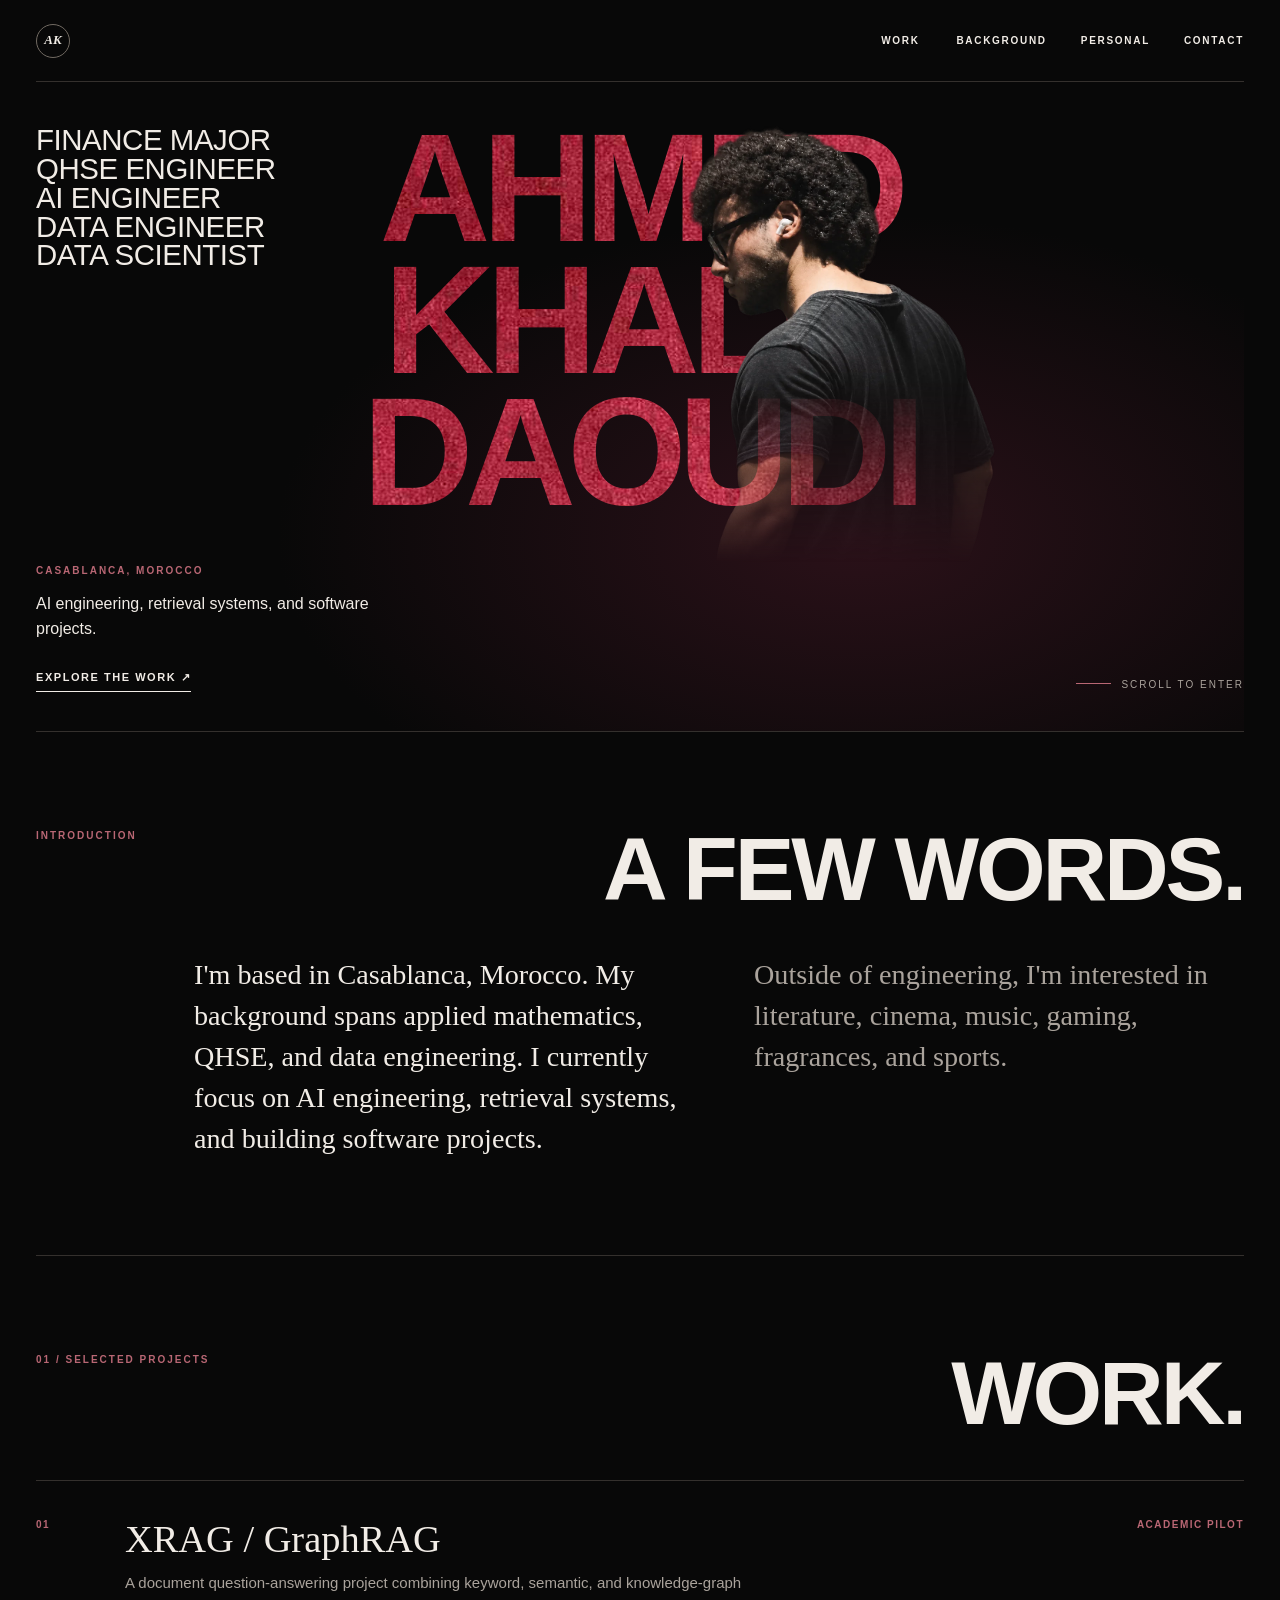
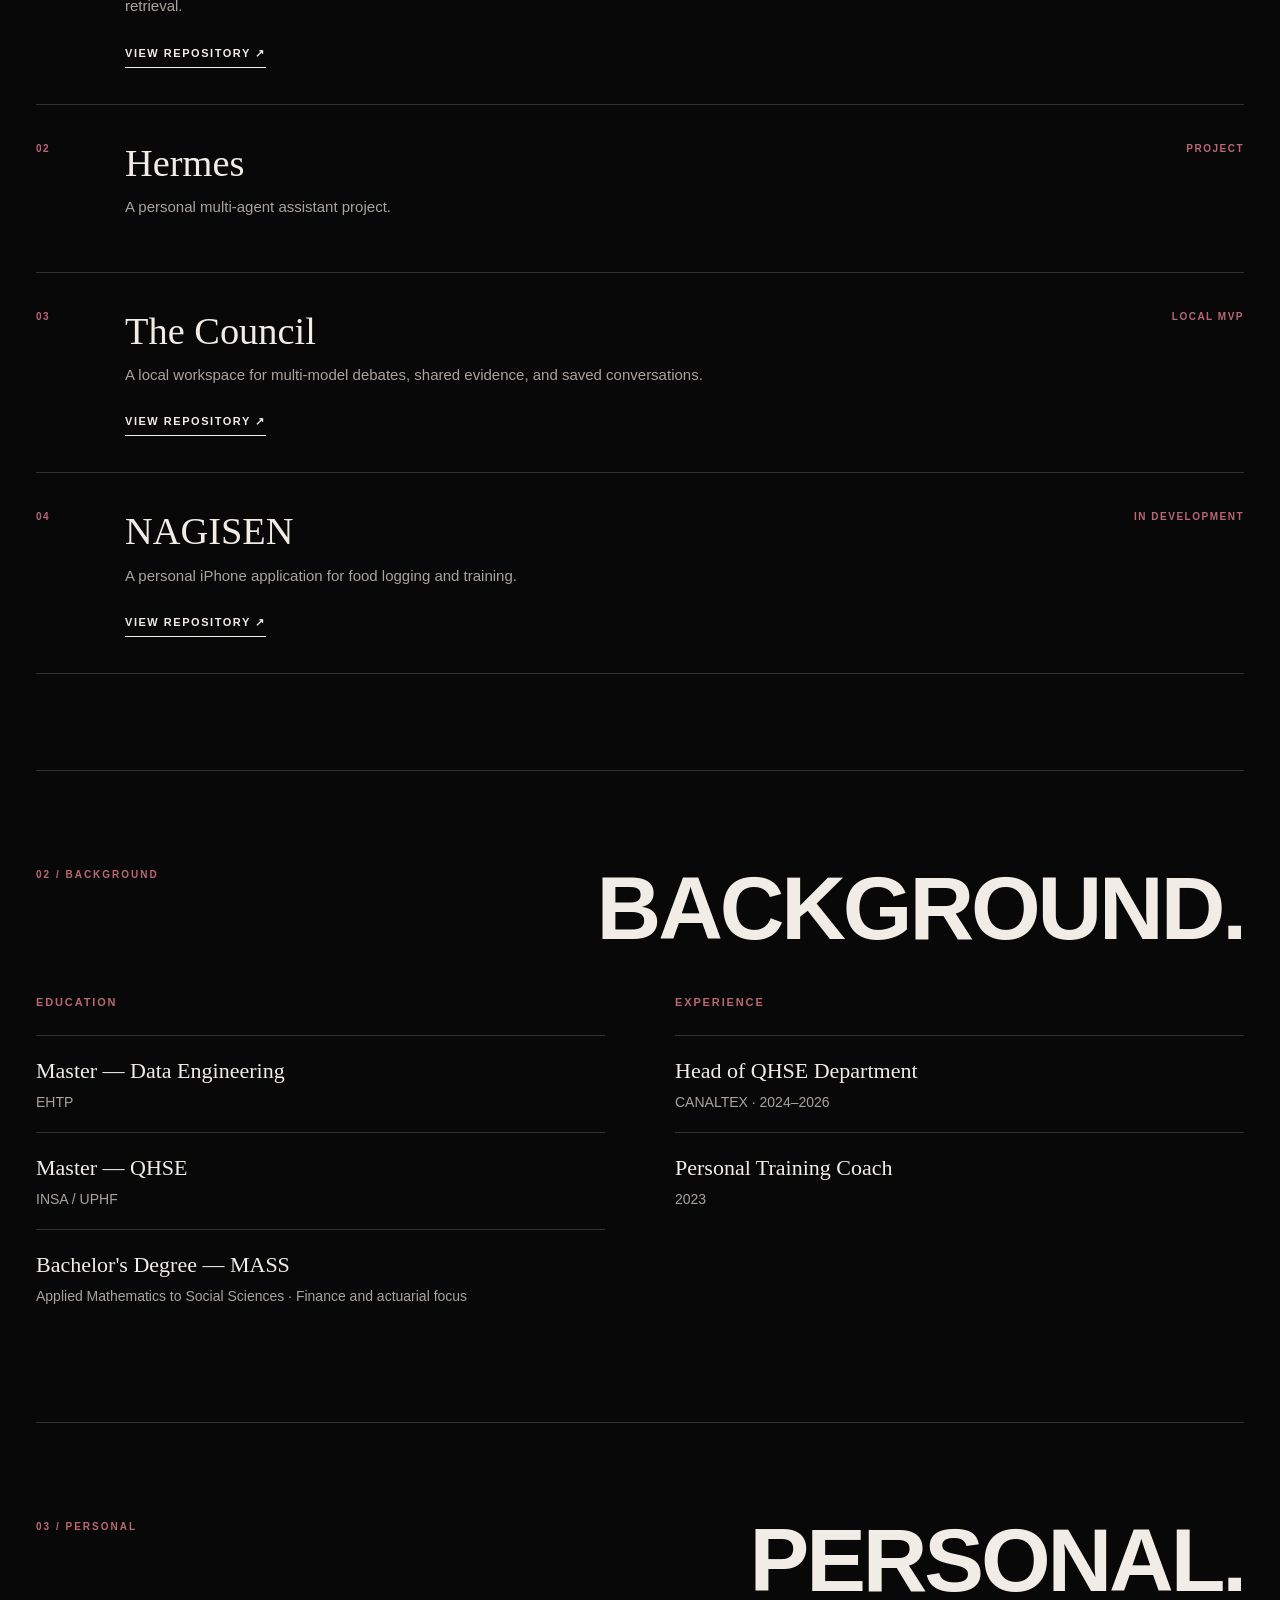
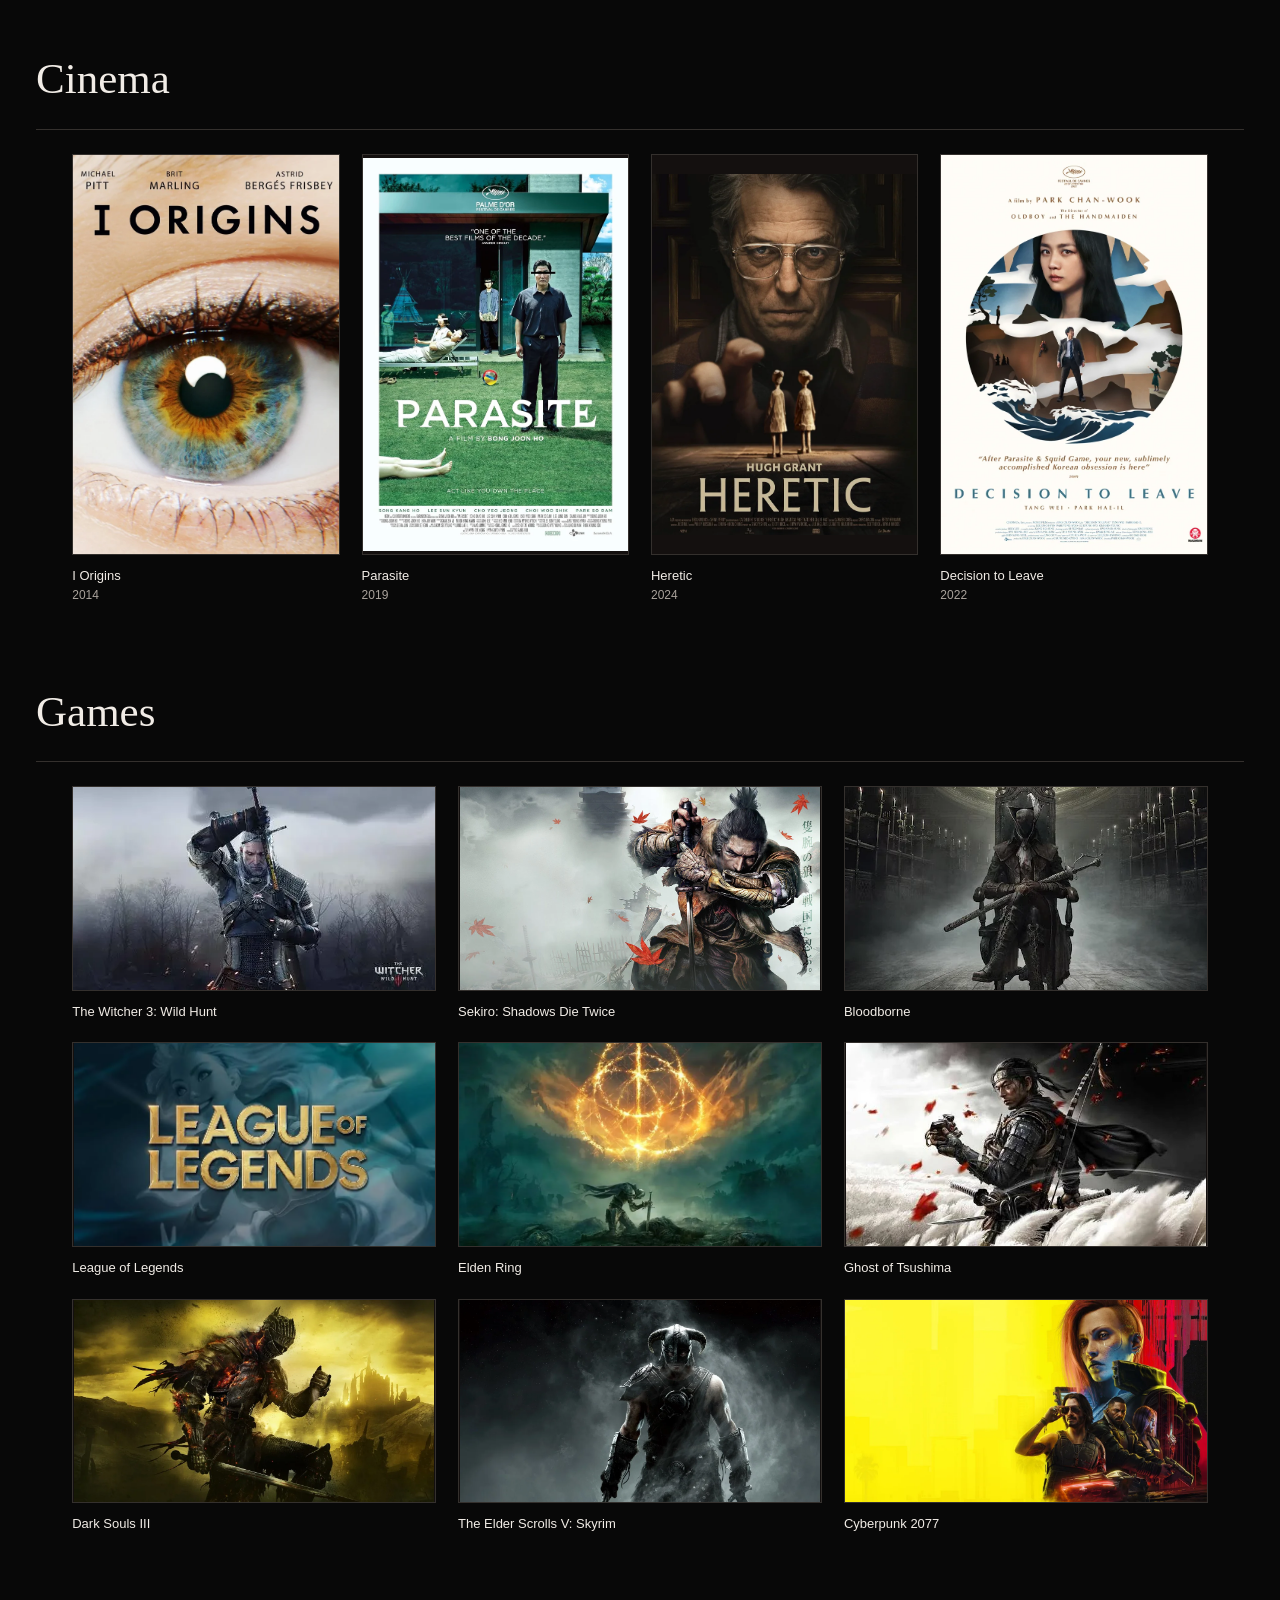
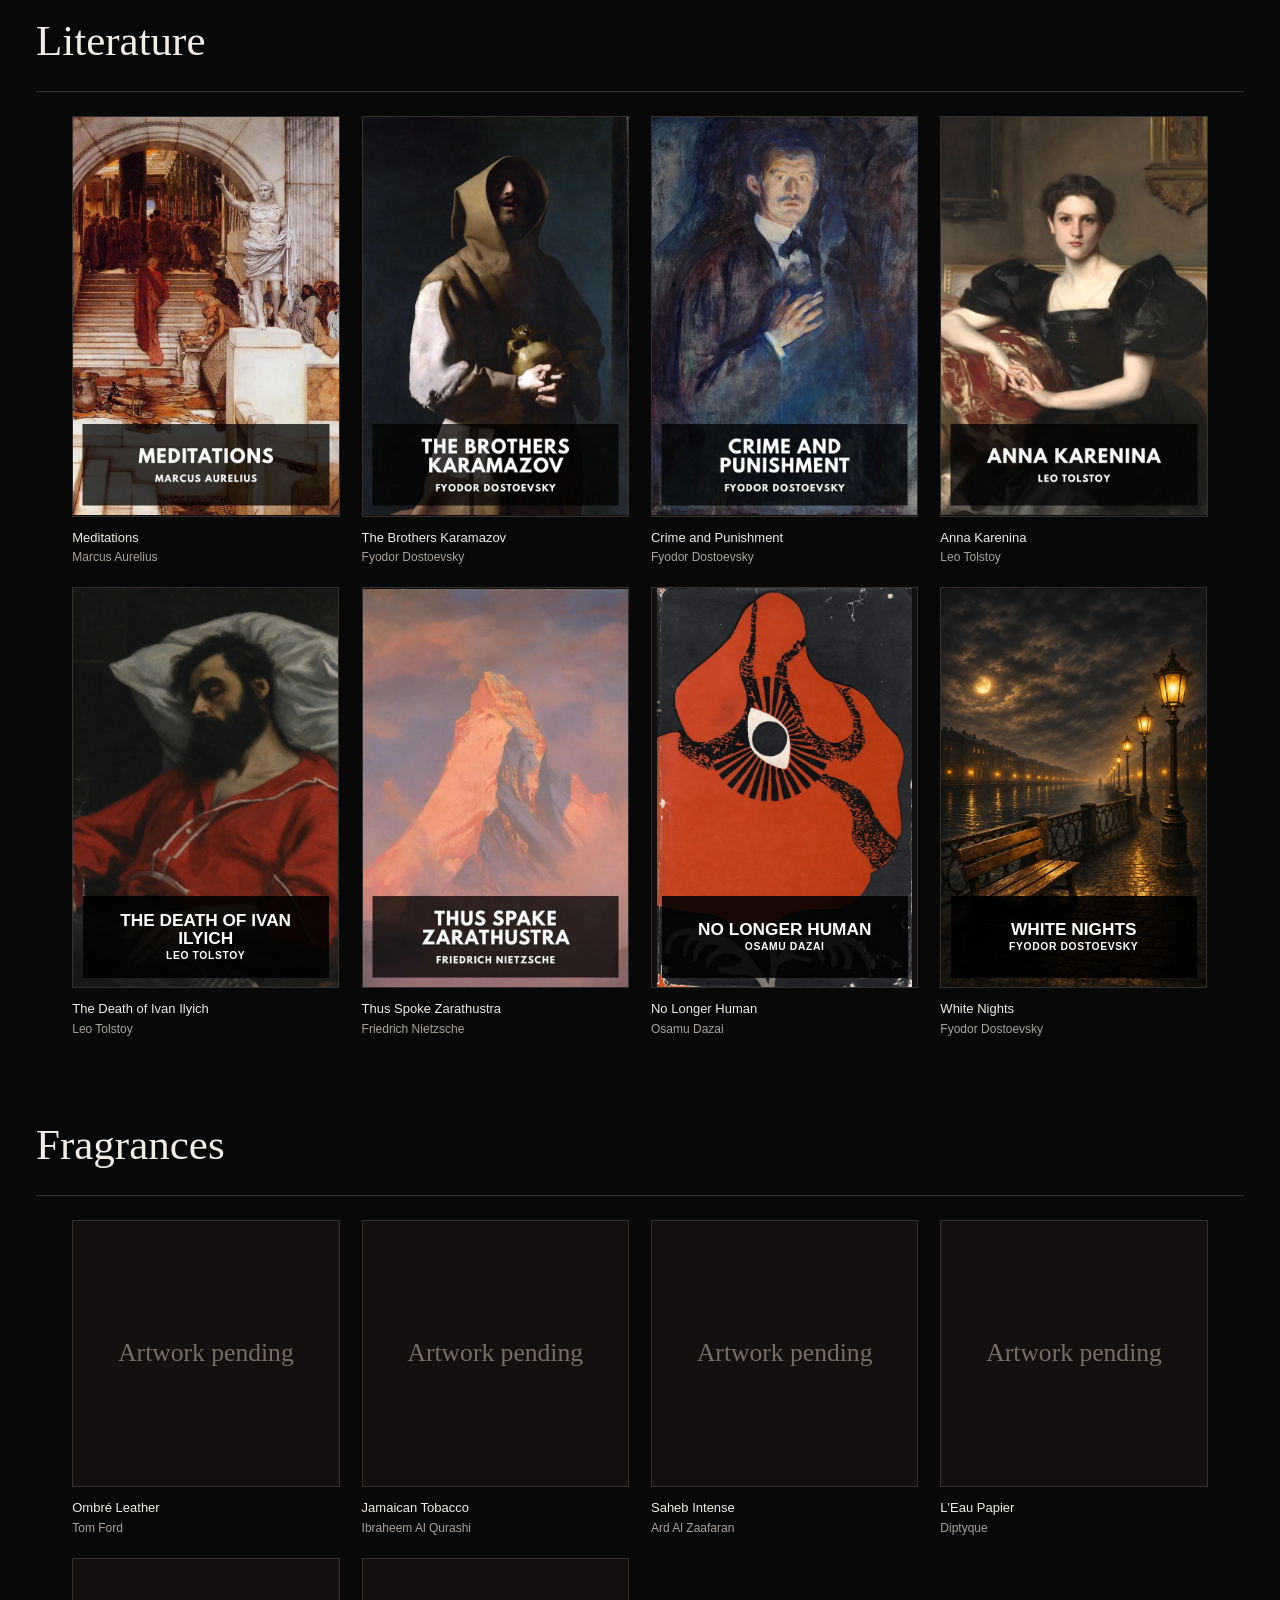
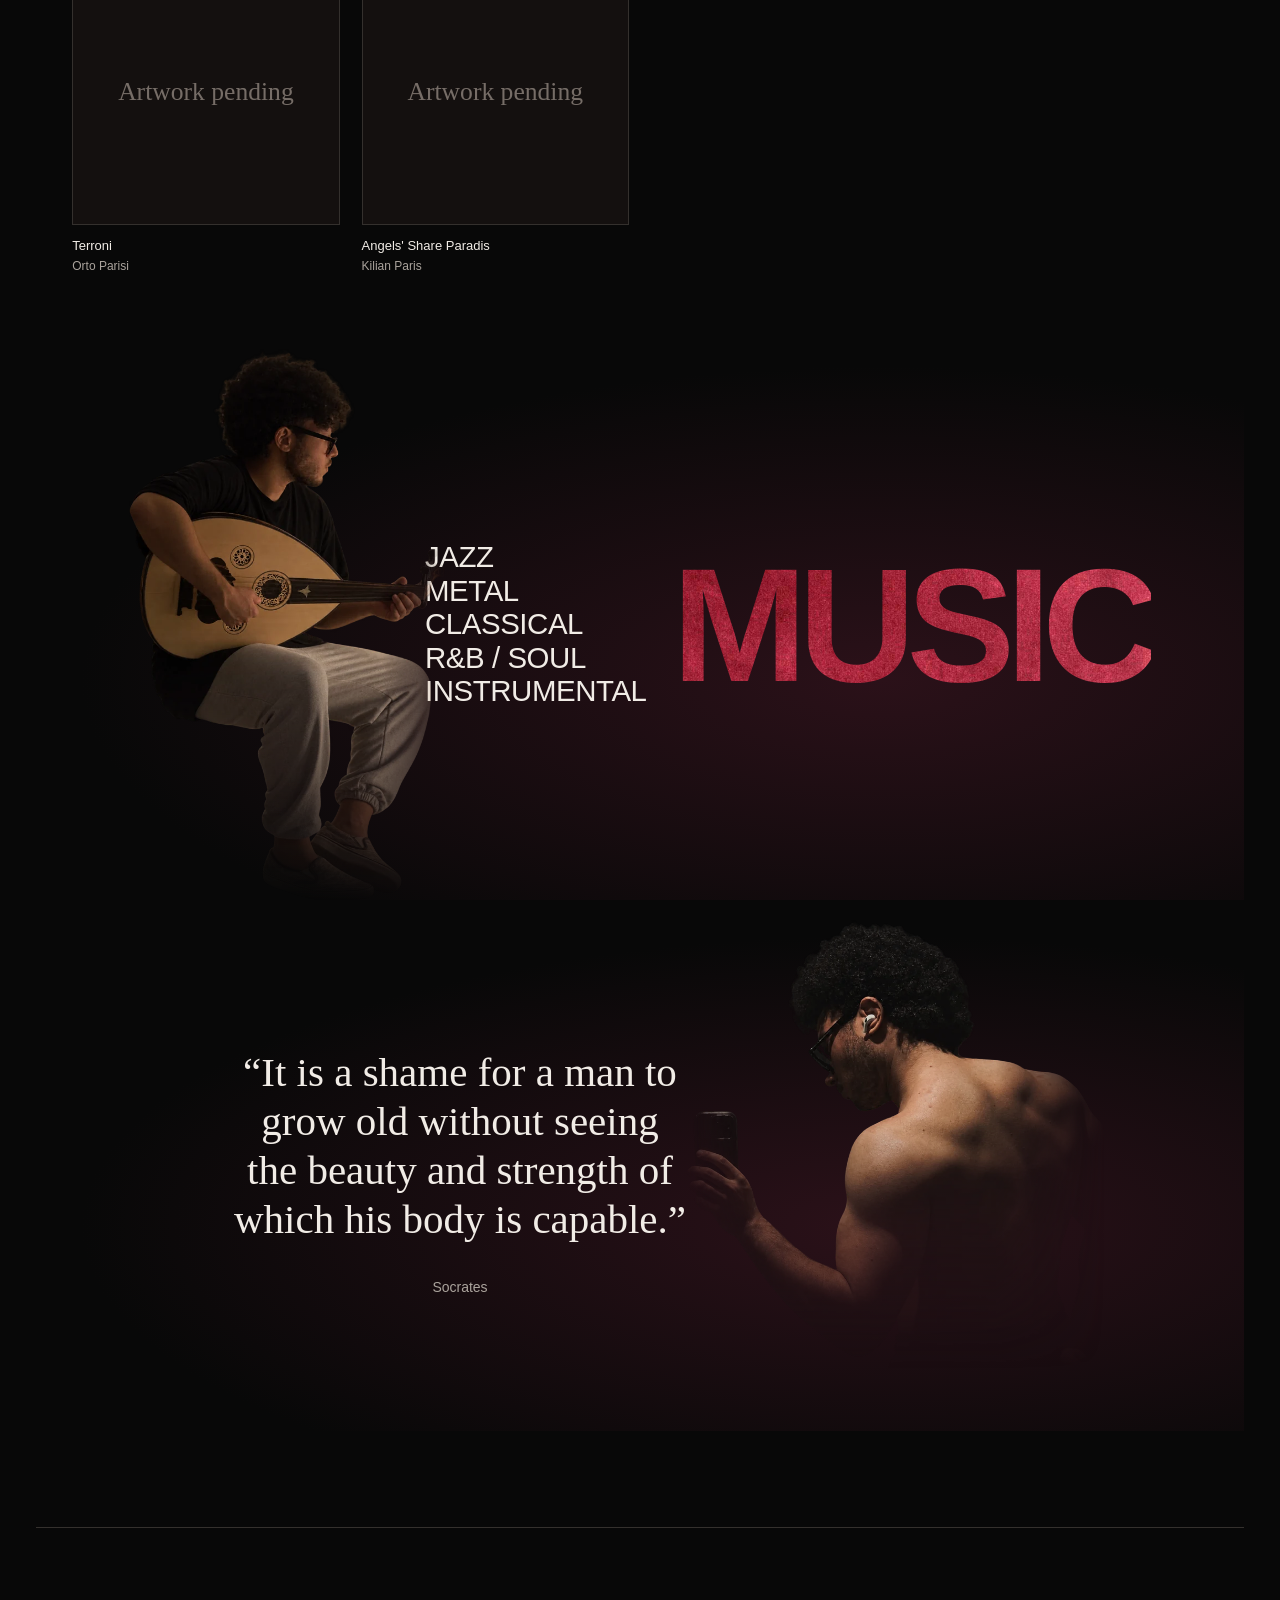
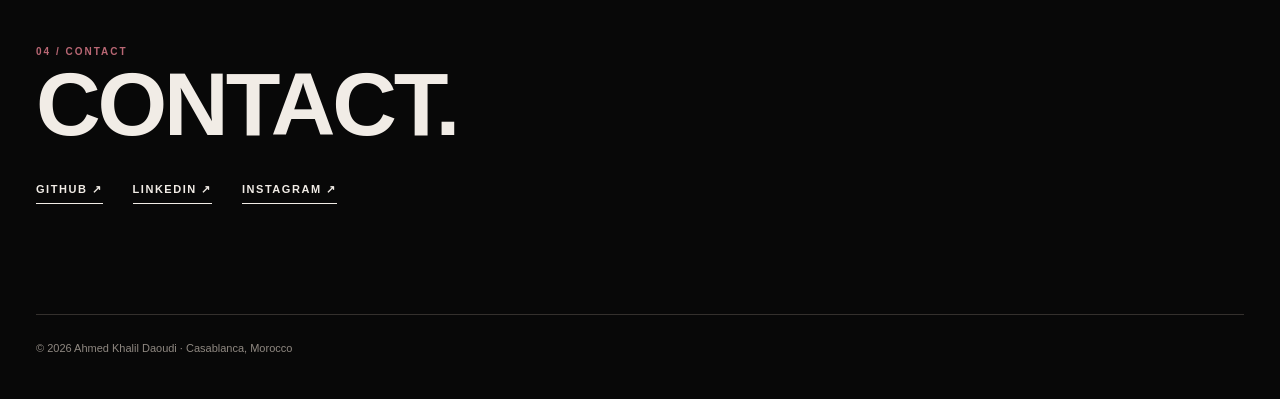
==== index.html @ 0b8fbda4 "Remove extra Music and Sports labels" ====
<!doctype html><html lang="en"><head><meta charset="utf-8"><meta name="viewport" content="width=device-width, initial-scale=1"><link rel="icon" href="data:,"><meta name="theme-color" content="#080808"><meta name="description" content="Ahmed Khalil Daoudi is based in Casablanca and works on AI engineering, retrieval systems, and software projects. Explore his work and personal interests."><link rel="canonical" href="https://daoudiahmedkhalil.com/"><meta property="og:type" content="website"><meta property="og:url" content="https://daoudiahmedkhalil.com/"><meta property="og:title" content="Ahmed Khalil Daoudi"><meta property="og:description" content="Work, background, and personal interests of Ahmed Khalil Daoudi in Casablanca, Morocco."><meta property="og:image" content="https://daoudiahmedkhalil.com/assets/khalil-cutout-v3.webp"><meta name="twitter:card" content="summary_large_image"><title>Ahmed Khalil Daoudi</title><style>    :root { color-scheme: dark; --bg:#080808; --panel:#121110; --ink:#f1ece6; --muted:#aaa39c; --line:#34302d; --accent:#b96774; font-family:Arial,Helvetica,sans-serif; background:var(--bg); color:var(--ink); }
    * { box-sizing:border-box; }
    html { scroll-behavior:smooth; }
    body { margin:0; line-height:1.55; }
    a { color:inherit; text-decoration:none; }
    a:focus-visible { outline:2px solid var(--accent); outline-offset:5px; }
    .shell { width:min(1360px,calc(100% - 72px)); margin-inline:auto; }
    .masthead { display:flex; justify-content:space-between; align-items:center; min-height:82px; border-bottom:1px solid var(--line); position:relative; z-index:5; }
    .brand { display:flex; align-items:center; gap:12px; font-size:11px; font-weight:700; text-transform:uppercase; letter-spacing:.16em; }
    .brand-mark { display:grid; place-items:center; width:34px; height:34px; border:1px solid #716a62; border-radius:50%; font-family:Georgia,serif; font-size:13px; font-style:italic; letter-spacing:0; }
    nav { display:flex; gap:34px; font-size:10px; font-weight:700; letter-spacing:.17em; text-transform:uppercase; }
    nav a { display:inline-flex; align-items:center; justify-content:center; min-height:44px; min-width:44px; }
    nav a:hover, .text-link:hover { color:var(--accent); }
    section { scroll-margin-top:25px; }
    .hero { min-height:720px; position:relative; overflow:hidden; border-bottom:1px solid var(--line); }
    .hero::before { content:""; position:absolute; inset:0; background:radial-gradient(ellipse at 68% 70%,#2b1119 0,transparent 50%); }
    .hero-top { display:flex; justify-content:space-between; align-items:start; gap:30px; position:relative; z-index:3; padding-top:44px; }
    .role-stack { font-family:Impact,"Arial Narrow",sans-serif; font-size:clamp(20px,2.3vw,32px); line-height:.98; text-transform:uppercase; letter-spacing:-.015em; }
    .role-stack span { display:block; }
    .hero-name { position:absolute; z-index:1; top:44px; left:0; right:0; margin:0; color:var(--accent); background:var(--accent) url("assets/burgundy-texture.png") center/cover; -webkit-background-clip:text; background-clip:text; -webkit-text-fill-color:transparent; filter:brightness(2.8); font-family:Impact,"Arial Narrow",sans-serif; font-size:clamp(76px,14.5vw,210px); font-weight:900; line-height:.82; letter-spacing:-.055em; text-align:center; text-transform:uppercase; }
    .hero-name span { display:block; white-space:nowrap; }
    .hero-name span + span { margin-top:.04em; }
    .portrait { position:absolute; z-index:2; height:min(86%,670px); width:auto; max-width:none; right:16%; top:44px; object-fit:contain; -webkit-mask-image:linear-gradient(to bottom,#000 0 45%,transparent 78%); mask-image:linear-gradient(to bottom,#000 0 45%,transparent 78%); }
    .hero-bottom { position:absolute; z-index:3; left:0; right:0; bottom:39px; display:flex; justify-content:space-between; align-items:end; gap:20px; }
    .eyebrow { color:var(--accent); font-size:10px; font-weight:700; text-transform:uppercase; letter-spacing:.2em; }
    .hero-bottom p { max-width:350px; margin:11px 0 22px; color:var(--ink); font-size:16px; }
    .text-link { display:inline-block; padding-bottom:5px; border-bottom:1px solid currentColor; font-size:11px; font-weight:700; text-transform:uppercase; letter-spacing:.14em; }
    .scroll-cue { color:var(--muted); font-size:10px; letter-spacing:.2em; text-transform:uppercase; }
    .scroll-cue::before { content:""; display:inline-block; width:35px; height:1px; margin:0 10px 4px 0; background:var(--accent); }

.section{padding:96px 0;border-bottom:1px solid var(--line)}
.section-head{display:flex;justify-content:space-between;align-items:start;gap:30px;margin-bottom:45px}
.section h2,.contact h2{margin:0;font-family:Impact,"Arial Narrow",sans-serif;font-size:clamp(52px,7vw,100px);font-weight:900;line-height:.92;letter-spacing:-.035em;text-transform:uppercase}
.intro{display:grid;grid-template-columns:1fr 1fr;gap:70px;max-width:1050px;margin-left:auto}
.intro p{margin:0;font-family:Georgia,serif;font-size:clamp(20px,2.2vw,29px);line-height:1.45}
.intro p+p{color:var(--muted)}
.project-list{border-top:1px solid var(--line)}
.project{display:grid;grid-template-columns:4rem minmax(0,1fr) 12rem;gap:25px;padding:36px 0;border-bottom:1px solid var(--line);align-items:start}
.project-number,.project-status{color:var(--accent);font-size:10px;font-weight:700;letter-spacing:.15em;text-transform:uppercase}
.project h3{margin:0 0 10px;font-family:Georgia,serif;font-size:clamp(29px,3vw,43px);font-weight:400;line-height:1.15}
.project p{max-width:620px;margin:0 0 18px;color:var(--muted);font-size:15px}
.project .text-link{margin-top:9px}.project-status{text-align:right}
.facts{display:grid;grid-template-columns:1fr 1fr;gap:70px}
.facts h3{margin:0 0 24px;color:var(--accent);font-size:11px;letter-spacing:.17em;text-transform:uppercase}
.fact{padding:18px 0;border-top:1px solid var(--line)}
.fact h4{margin:0 0 4px;font-family:Georgia,serif;font-size:22px;font-weight:400}
.fact p{margin:0;color:var(--muted);font-size:14px}
.collection{margin-top:75px}.collection:first-of-type{margin-top:0}
.collection-head{display:flex;justify-content:space-between;align-items:baseline;gap:20px;padding-bottom:16px;border-bottom:1px solid var(--line)}
.collection h3{margin:0;font-family:Georgia,serif;font-size:clamp(28px,3.4vw,43px);font-weight:400}
.collection-head span{color:var(--muted);font-size:11px;letter-spacing:.1em;text-transform:uppercase}
.gallery{display:grid;grid-template-columns:repeat(4,minmax(0,1fr));gap:22px;width:min(94%,1180px);margin:24px auto 0}
.gallery figure{min-width:0;margin:0}
.collection{--art-ratio:2/3}
.games{--art-ratio:16/9}
.fragrances{--art-ratio:1/1}
.games .gallery{grid-template-columns:repeat(3,minmax(0,1fr));max-width:1140px}
.gallery figure > :is(img,.art,.book-cover){
  width:100%;
  aspect-ratio:var(--art-ratio);
  border:1px solid var(--line);
  background:#14100f;
}
.art{display:grid;place-items:center;padding:20px;color:#766d67;text-align:center;font-family:Georgia,serif;font-size:clamp(20px,2vw,30px);line-height:1.1}
.gallery img{display:block;width:100%;height:auto;object-fit:contain}
.cinema img[src="assets/films/i-origins.webp"],
.cinema img[src="assets/films/decision-to-leave.webp"],
.games img[src="assets/games/cyberpunk-2077.webp"],
.games img[src="assets/games/elden-ring.webp"],
.games img[src="assets/games/bloodborne.webp"],
.games img[src="assets/games/witcher-3.webp"]{object-fit:cover}
.games img[src="assets/games/cyberpunk-2077.webp"]{object-position:right center}
.book-cover{position:relative;container-type:inline-size}
.book-cover img{height:100%}
.book-cover-label{position:absolute;inset:auto 3.6% 2.4%;min-height:20.5%;display:grid;align-content:center;gap:1.5cqw;padding:3% 4%;background:rgba(0,0,0,.88);color:#fff;text-align:center;text-transform:uppercase;font-size:6.5cqw;line-height:1.05;font-weight:700}
.book-cover-label span{font-size:3.9cqw;letter-spacing:.06em}
.gallery figcaption{padding-top:12px;font-size:13px;line-height:1.35}
.gallery figcaption span{display:block;margin-top:3px;color:var(--muted);font-size:12px}
.contact{padding:110px 0}.contact-links{display:flex;gap:30px;flex-wrap:wrap;margin-top:35px}
footer{display:flex;justify-content:space-between;gap:20px;padding:25px 0 42px;border-top:1px solid var(--line);color:#8f8881;font-size:11px}
@media(max-width:900px){.games .gallery{grid-template-columns:repeat(2,minmax(0,1fr))}.section{padding:75px 0}.intro,.facts{gap:35px}.gallery{grid-template-columns:repeat(3,minmax(0,1fr))}}
@media(max-width:600px){.games .gallery{grid-template-columns:1fr;max-width:340px}nav{gap:8px;font-size:12px;letter-spacing:0}.section-head{display:block}.section-head h2{margin-top:15px}.intro,.facts{grid-template-columns:1fr}.project{grid-template-columns:2.5rem 1fr;gap:13px}.project-status{grid-column:2;text-align:left}.gallery{grid-template-columns:repeat(2,minmax(0,1fr));gap:20px 13px;width:92%}.collection-head{align-items:start;flex-direction:column;gap:2px}.section h2,.contact h2{font-size:clamp(47px,13vw,70px)}.contact{padding:90px 0}footer{flex-direction:column}}
@media(prefers-reduced-motion:reduce){html{scroll-behavior:auto}}

@media (min-width:901px) and (max-height:950px) { .hero{min-height:650px} .hero-name{font-size:clamp(76px,12vw,170px)} .portrait{height:560px} }
@media (max-width:900px) { .shell{width:min(100% - 36px,700px)} .hero{min-height:650px} .hero-name{font-size:clamp(58px,14.5vw,110px)} .portrait{height:60%;right:5%} }
@media (max-width:600px) { .masthead{min-height:70px} .brand{font-size:9px;letter-spacing:.06em} .brand-mark{width:30px;height:30px} nav{gap:8px;font-size:12px;letter-spacing:0} .hero{min-height:700px} .hero-top{padding-top:25px} .role-stack{display:grid;grid-template-columns:repeat(2,max-content);gap:5px 17px;font-size:15px;line-height:1} .hero-name{top:115px;left:0;right:0;font-size:clamp(66px,19vw,82px);text-align:left} .portrait{top:318px;height:430px;right:-15%;-webkit-mask-image:linear-gradient(to bottom,#000 0 35%,transparent 65%);mask-image:linear-gradient(to bottom,#000 0 35%,transparent 65%)} .hero-bottom{bottom:25px} .hero-bottom p{max-width:245px;font-size:13px} .scroll-cue{display:none} }
    .interest-stage {
      display:grid; align-items:center; container-type:inline-size;
      justify-content:center; margin-top:20px;
      background:radial-gradient(ellipse at 70% 60%,#2b1119,transparent 67%);
    }
    #music .interest-stage {
      grid-template-columns:minmax(0,clamp(88px,28cqw,270px)) max-content max-content;
      column-gap:clamp(8px,2cqw,28px); padding-inline:2%;
    }
    #music .interest-portrait {
      z-index:1; width:calc(100% + clamp(14px,4cqw,50px)); height:auto;
      mask-image:
        linear-gradient(to bottom,#000 0 55%,transparent 100%),
        linear-gradient(to right,#000 0 80%,transparent 100%);
      mask-composite:intersect;
    }
    .interest-lettering {
      background:var(--accent) url("assets/burgundy-texture.png") center/cover;
      background-clip:text; -webkit-text-fill-color:transparent; filter:brightness(2.8);
      font-family:Impact,"Arial Narrow",sans-serif; font-size:clamp(30px,14cqw,215px);
      font-weight:900; line-height:.86; letter-spacing:-.055em; text-transform:uppercase;
    }
    .interest-portrait {
      display:block; width:100%; height:clamp(125px,37vw,465px);
      object-fit:contain; object-position:center bottom;
      mask-image:linear-gradient(to bottom,#000 0 55%,transparent 100%);
    }
    .music-genres { margin:0; padding:0; list-style:none; }
    .music-genres li + li { margin-top:.16em; }
    #sports .interest-stage { grid-template-columns:minmax(0,min(59%,570px)) minmax(0,min(39%,360px)); }
    #sports .interest-portrait {
      opacity:.85; width:calc(100% + clamp(18px,5cqw,68px)); height:auto;
      margin-left:calc(-1 * clamp(18px,5cqw,68px));
      mask-image:
        linear-gradient(to bottom,#000 0 40%,transparent 88%),
        linear-gradient(to right,transparent,#000 18% calc(100% - clamp(36px,9cqw,110px)),transparent 100%);
      mask-composite:intersect;
    }
    .interest-quote {
      margin:0; padding:16px 0; text-align:center;
      font:clamp(16px,3.4cqw,41px)/1.2 Georgia,serif;
      text-wrap:balance;
    }
    .interest-quote p { margin:0 0 10px; }
    .interest-quote cite { font:14px/1.5 Arial,sans-serif; color:var(--muted); }
    @media(max-width:600px) {
      .music-genres.role-stack { display:block; font-size:clamp(10px,3.2vw,15px); }
    }
</style></head><body>
  <header class="masthead shell"><a class="brand" href="#top" aria-label="Ahmed Khalil Daoudi, home"><span class="brand-mark">AK</span></a><nav aria-label="Main navigation"><a href="#work">Work</a><a href="#background">Background</a><a href="#personal">Personal</a><a href="#contact">Contact</a></nav></header>
  <main id="top" class="shell">
    <section class="hero" aria-labelledby="hero-title">
      <div class="hero-top">
        <div class="role-stack"><span>Finance Major</span><span>QHSE Engineer</span><span>AI Engineer</span><span>Data Engineer</span><span>Data Scientist</span></div>
      </div>
      <h1 id="hero-title" class="hero-name"><span>Ahmed</span><span>Khalil</span><span>Daoudi</span></h1>
      <img class="portrait" src="assets/khalil-cutout-v3.webp" width="1081" height="1455" alt="Ahmed Khalil Daoudi, turned partly away from the camera" fetchpriority="high">
      <div class="hero-bottom"><div><span class="eyebrow">Casablanca, Morocco</span><p>AI engineering, retrieval systems, and software projects.</p><a class="text-link" href="#work">Explore the work ↗</a></div><span class="scroll-cue">Scroll to enter</span></div>
    </section>

    <section class="section" aria-labelledby="intro-title"><div class="section-head"><span class="eyebrow">Introduction</span><h2 id="intro-title">A few words.</h2></div><div class="intro"><p>I'm based in Casablanca, Morocco. My background spans applied mathematics, QHSE, and data engineering. I currently focus on AI engineering, retrieval systems, and building software projects.</p><p>Outside of engineering, I'm interested in literature, cinema, music, gaming, fragrances, and sports.</p></div></section>
    <section id="work" class="section" aria-labelledby="work-title"><div class="section-head"><span class="eyebrow">01 / Selected projects</span><h2 id="work-title">Work.</h2></div><div class="project-list">
      <article class="project"><span class="project-number">01</span><div><h3>XRAG / GraphRAG</h3><p>A document question-answering project combining keyword, semantic, and knowledge-graph retrieval.</p><a class="text-link" href="https://github.com/AhmedkhalilDAOUDI/XRAG">View repository ↗</a></div><span class="project-status">Academic pilot</span></article>
      <article class="project"><span class="project-number">02</span><div><h3>Hermes</h3><p>A personal multi-agent assistant project.</p></div><span class="project-status">Project</span></article>
      <article class="project"><span class="project-number">03</span><div><h3>The Council</h3><p>A local workspace for multi-model debates, shared evidence, and saved conversations.</p><a class="text-link" href="https://github.com/AhmedkhalilDAOUDI/The.Council">View repository ↗</a></div><span class="project-status">Local MVP</span></article>
      <article class="project"><span class="project-number">04</span><div><h3>NAGISEN</h3><p>A personal iPhone application for food logging and training.</p><a class="text-link" href="https://github.com/AhmedkhalilDAOUDI/NAGISEN">View repository ↗</a></div><span class="project-status">In development</span></article>
    </div></section>
    <section id="background" class="section" aria-labelledby="background-title"><div class="section-head"><span class="eyebrow">02 / Background</span><h2 id="background-title">Background.</h2></div><div class="facts"><div><h3>Education</h3>
      <article class="fact"><h4>Master — Data Engineering</h4><p>EHTP</p></article>
      <article class="fact"><h4>Master — QHSE</h4><p>INSA / UPHF</p></article>
      <article class="fact"><h4>Bachelor's Degree — MASS</h4><p>Applied Mathematics to Social Sciences · Finance and actuarial focus</p></article>
    </div><div><h3>Experience</h3>
      <article class="fact"><h4>Head of QHSE Department</h4><p>CANALTEX · 2024–2026</p></article>
      <article class="fact"><h4>Personal Training Coach</h4><p>2023</p></article>
    </div></div></section>
    <section id="personal" class="section" aria-labelledby="personal-title"><div class="section-head"><span class="eyebrow">03 / Personal</span><h2 id="personal-title">Personal.</h2></div><div id="collections"></div>
      <section id="sports" class="collection" aria-label="Sports">
        <div class="interest-stage">
          <blockquote class="interest-quote">
            <p>“It is a shame for a man to grow old without seeing the beauty and strength of which his body is capable.”</p>
            <cite>Socrates</cite>
          </blockquote>
          <img class="interest-portrait" src="assets/portraits/sports-profile.webp" width="480" height="600" alt="Ahmed in a side profile mirror portrait" loading="lazy">
        </div>
      </section>
    </section>
    <section id="contact" class="contact" aria-labelledby="contact-title"><span class="eyebrow">04 / Contact</span><h2 id="contact-title">Contact.</h2><div class="contact-links"><a class="text-link" href="https://github.com/AhmedkhalilDAOUDI">GitHub ↗</a><a class="text-link" href="https://www.linkedin.com/in/ahmed-khalil-daoudi-94900922b">LinkedIn ↗</a><a class="text-link" href="https://www.instagram.com/ewa_khalil/">Instagram ↗</a></div></section>
  </main>
  <footer class="shell"><span>© 2026 Ahmed Khalil Daoudi · Casablanca, Morocco</span></footer>
  <script>
    const collections = {
      Cinema: [['I Origins','2014'],['Parasite','2019'],['Heretic','2024'],['Decision to Leave','2022']],
      Games: [['The Witcher 3: Wild Hunt'],['Sekiro: Shadows Die Twice'],['Bloodborne'],['League of Legends'],['Elden Ring'],['Ghost of Tsushima'],['Dark Souls III'],['The Elder Scrolls V: Skyrim'],['Cyberpunk 2077']],
      Literature: [['Meditations','Marcus Aurelius'],['The Brothers Karamazov','Fyodor Dostoevsky'],['Crime and Punishment','Fyodor Dostoevsky'],['Anna Karenina','Leo Tolstoy'],['The Death of Ivan Ilyich','Leo Tolstoy'],['Thus Spoke Zarathustra','Friedrich Nietzsche'],['No Longer Human','Osamu Dazai'],['White Nights','Fyodor Dostoevsky']],
      Fragrances: [['Ombré Leather','Tom Ford'],['Jamaican Tobacco','Ibraheem Al Qurashi'],['Saheb Intense','Ard Al Zaafaran'],["L'Eau Papier",'Diptyque'],['Terroni','Orto Parisi'],["Angels' Share Paradis",'Kilian Paris']],
      Music: []
    };
    const images = {
      "The Elder Scrolls V: Skyrim": {"src": "assets/games/skyrim.webp", "width": 1200, "height": 675, "alt": "The Dragonborn in horned armor"},
      "Cyberpunk 2077": {"src": "assets/games/cyberpunk-2077.webp", "width": 1200, "height": 600, "alt": "Cyberpunk 2077 characters against a yellow city backdrop"},
      "No Longer Human": {"src": "assets/covers/no-longer-human.webp", "width": 672, "height": 1050, "alt": "Vintage red flower with an eye at its center", "titlePanel": true},
      "White Nights": {"src": "assets/covers/white-nights.webp", "width": 700, "height": 1050, "alt": "Lamplit riverside promenade at night", "titlePanel": true},
      "League of Legends": {"src": "assets/games/league-of-legends.webp", "width": 739, "height": 415, "alt": "League of Legends artwork"},
      "Heretic": {"src": "assets/films/heretic.webp", "width": 771, "height": 1050, "alt": "Heretic artwork"},
      "Parasite": {"src": "assets/films/parasite.webp", "width": 709, "height": 1050, "alt": "Parasite artwork"},
      "Decision to Leave": {"src": "assets/films/decision-to-leave.webp", "width": 735, "height": 1050, "alt": "Decision to Leave artwork"},
      "I Origins": {"src": "assets/films/i-origins.webp", "width": 787, "height": 1050, "alt": "I Origins artwork"},
      "The Death of Ivan Ilyich": {"src": "assets/covers/death-of-ivan-ilyich.webp", "width": 700, "height": 1050, "alt": "Painting of a reclining man in red", "titlePanel": true},
      "The Witcher 3: Wild Hunt": {"src": "assets/games/witcher-3.webp", "width": 590, "height": 336, "alt": "The Witcher 3: Wild Hunt artwork"},
      "Sekiro: Shadows Die Twice": {"src": "assets/games/sekiro.webp", "width": 1100, "height": 619, "alt": "Sekiro: Shadows Die Twice artwork"},
      "Bloodborne": {"src": "assets/games/bloodborne.webp", "width": 570, "height": 380, "alt": "Bloodborne artwork"},
      "Elden Ring": {"src": "assets/games/elden-ring.webp", "width": 1200, "height": 600, "alt": "Elden Ring artwork"},
      "Ghost of Tsushima": {"src": "assets/games/ghost-of-tsushima.webp", "width": 596, "height": 335, "alt": "Ghost of Tsushima artwork"},
      "Dark Souls III": {"src": "assets/games/dark-souls-3.webp", "width": 1200, "height": 675, "alt": "Dark Souls III artwork"},
      'Meditations': {src:'assets/covers/meditations.webp',width:700,height:1050,alt:'Cover of the Standard Ebooks edition of Meditations'},
      'The Brothers Karamazov': {src:'assets/covers/brothers-karamazov.webp',width:700,height:1050,alt:'Cover of the Standard Ebooks edition of The Brothers Karamazov'},
      'Crime and Punishment': {src:'assets/covers/crime-and-punishment.webp',width:700,height:1050,alt:'Cover of the Standard Ebooks edition of Crime and Punishment'},
      'Anna Karenina': {src:'assets/covers/anna-karenina.webp',width:700,height:1050,alt:'Cover of the Standard Ebooks edition of Anna Karenina'},
      'Thus Spoke Zarathustra': {src:'assets/covers/zarathustra.webp',width:700,height:1050,alt:'Cover of the Standard Ebooks edition of Thus Spoke Zarathustra'}
    };
    const root = document.querySelector('#collections');
    for (const [name, entries] of Object.entries(collections)) {
      const section = document.createElement('section'); section.className = `collection ${name.toLowerCase()}`;
      const heading = document.createElement('div'); heading.className = 'collection-head';
      const title = document.createElement('h3'); title.textContent = name; heading.append(title);
      if (name !== 'Music') section.append(heading);
      const gallery = document.createElement('div'); gallery.className = 'gallery';
      for (const [label, detail] of entries) {
        const figure = document.createElement('figure');
        if (images[label]) {
          const { titlePanel, ...image } = images[label];
          const img = document.createElement('img');
          Object.assign(img, image);
          img.loading = 'lazy';
          if (titlePanel) {
            const cover = document.createElement('div');
            cover.className = 'book-cover';
            const panel = document.createElement('div');
            panel.className = 'book-cover-label';
            panel.setAttribute('aria-hidden', 'true');
            const author = document.createElement('span');
            author.textContent = detail;
            panel.append(label, author);
            cover.append(img, panel);
            figure.append(cover);
          } else {
            figure.append(img);
          }
        } else {
          const pending = document.createElement('div'); pending.className = 'art'; pending.textContent = 'Artwork pending'; pending.setAttribute('aria-hidden', 'true'); figure.append(pending);
        }
        const caption = document.createElement('figcaption'); caption.textContent = label;
        if (detail) { const secondary = document.createElement('span'); secondary.textContent = detail; caption.append(secondary); }
        figure.append(caption); gallery.append(figure);
      }
      if (name === 'Music') {
        const genres = document.createElement('ul');
        genres.className = 'role-stack music-genres';
        for (const genre of ['Jazz', 'Metal', 'Classical', 'R&B / Soul', 'Instrumental']) {
          const item = document.createElement('li');
          item.textContent = genre;
          genres.append(item);
        }
        section.id = 'music';
        section.setAttribute('aria-label', 'Music');
        const stage = document.createElement('div');
        stage.className = 'interest-stage';
        const lettering = document.createElement('div');
        lettering.className = 'interest-lettering';
        lettering.setAttribute('aria-hidden', 'true');
        lettering.textContent = 'Music';
        const portrait = document.createElement('img');
        Object.assign(portrait, {
          className: 'interest-portrait',
          src: 'assets/portraits/music-oud.webp',
          width: 480,
          height: 600,
          alt: 'Ahmed seated and playing the oud',
          loading: 'lazy'
        });
        stage.append(portrait, genres, lettering);
        section.append(stage);
      }
      if (entries.length) section.append(gallery);
      root.append(section);
    }
  </script>
</body></html>
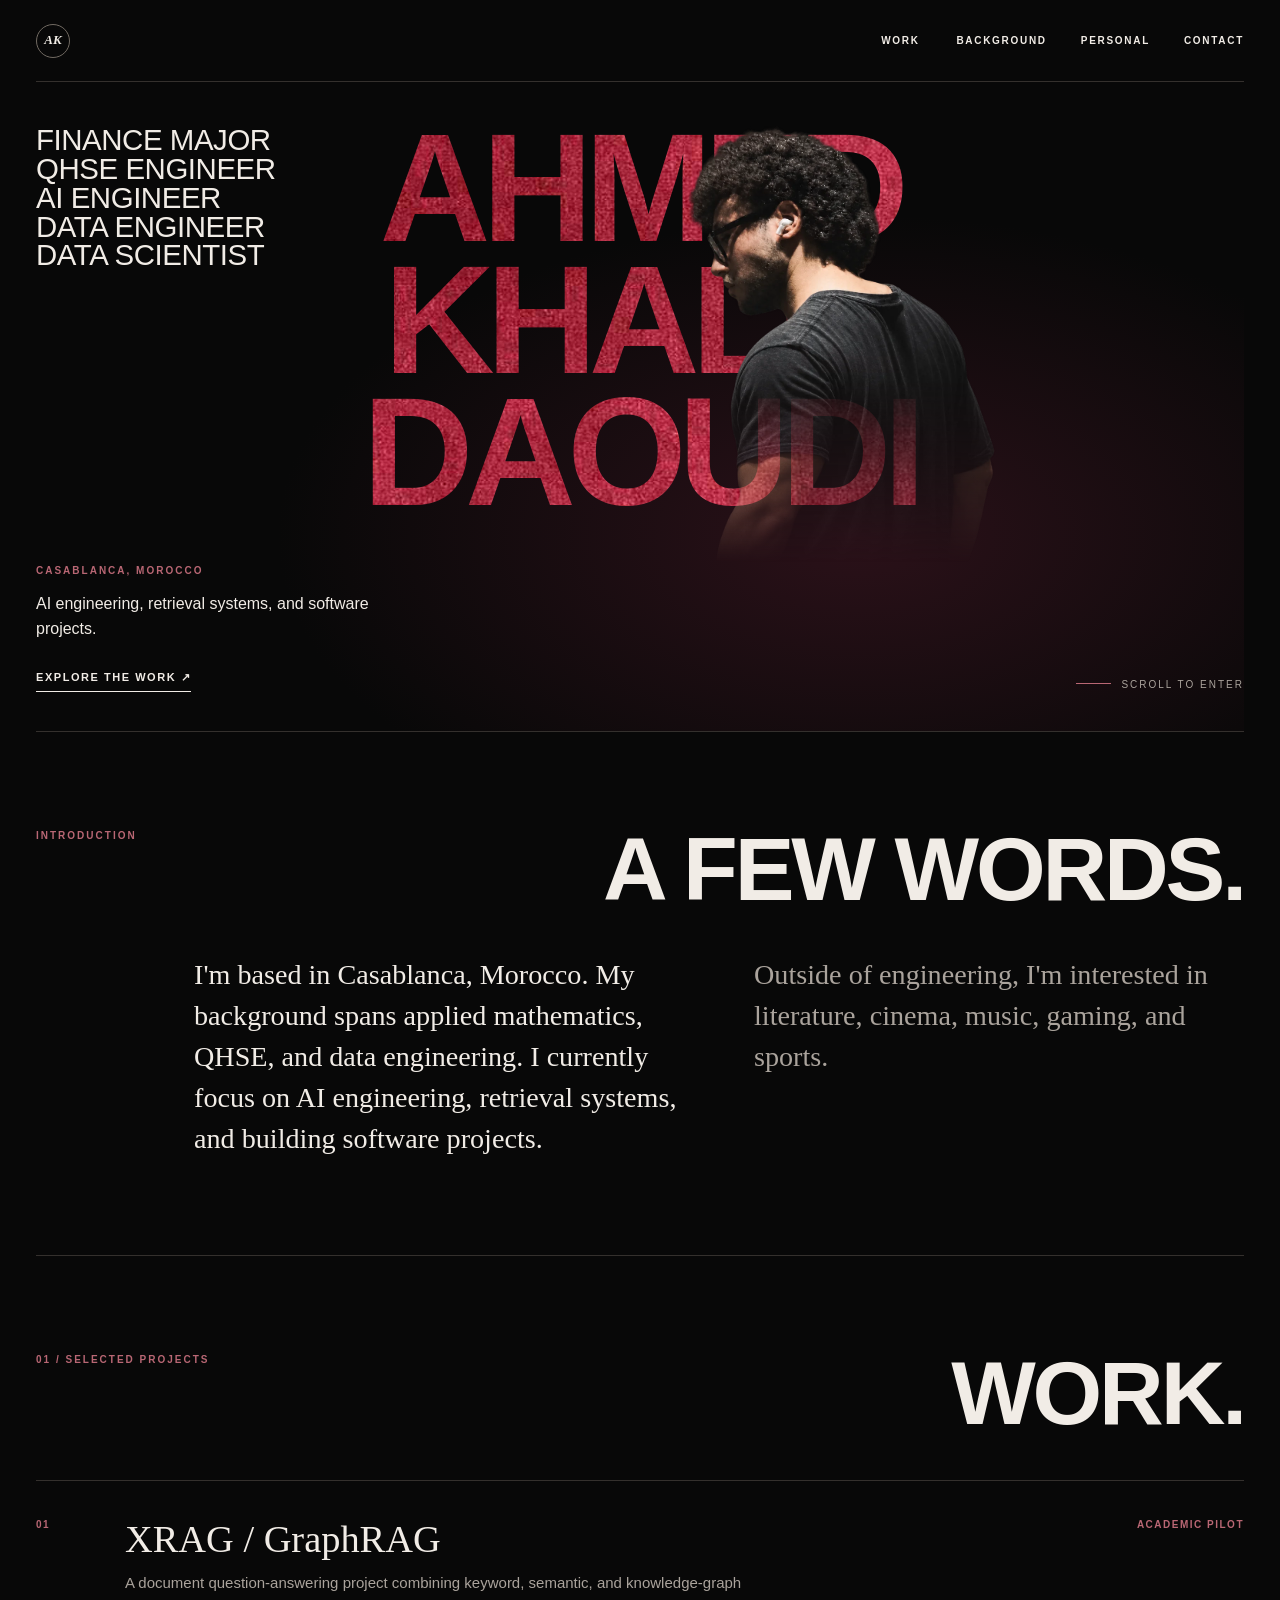
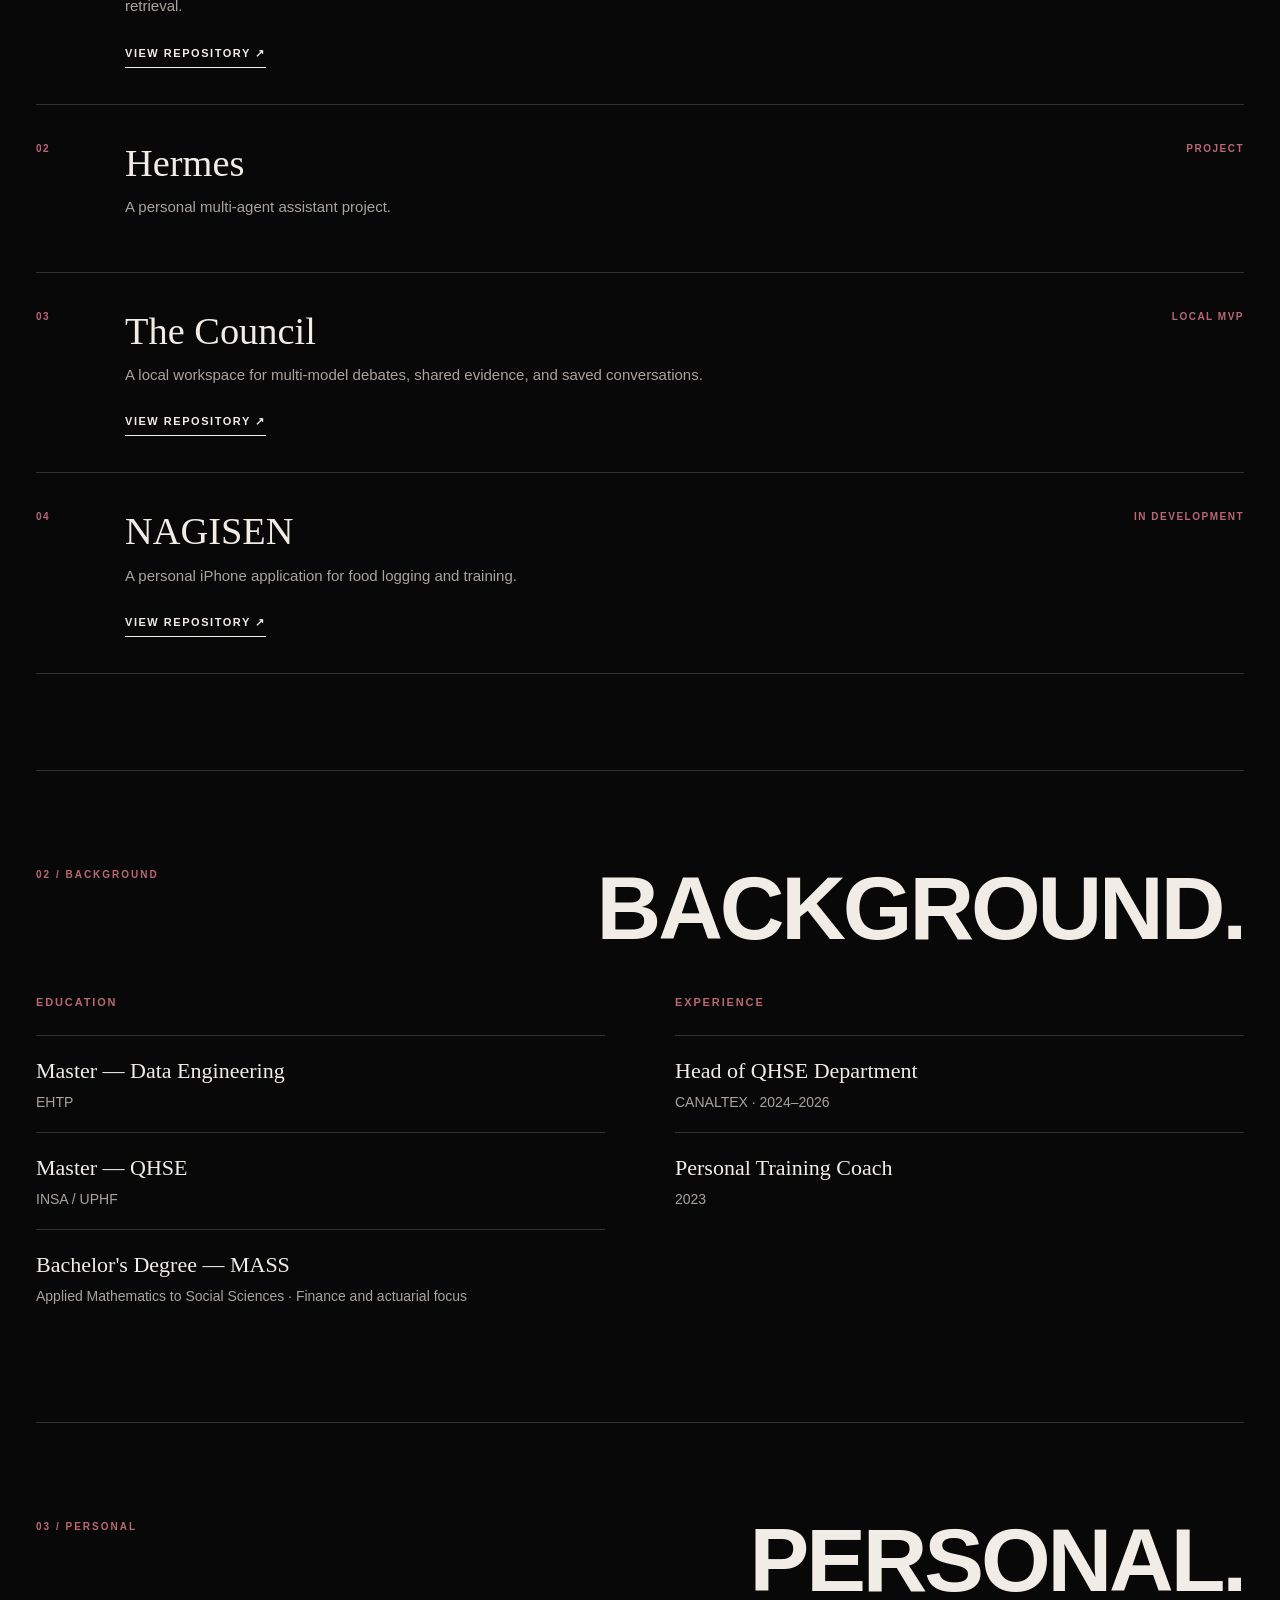
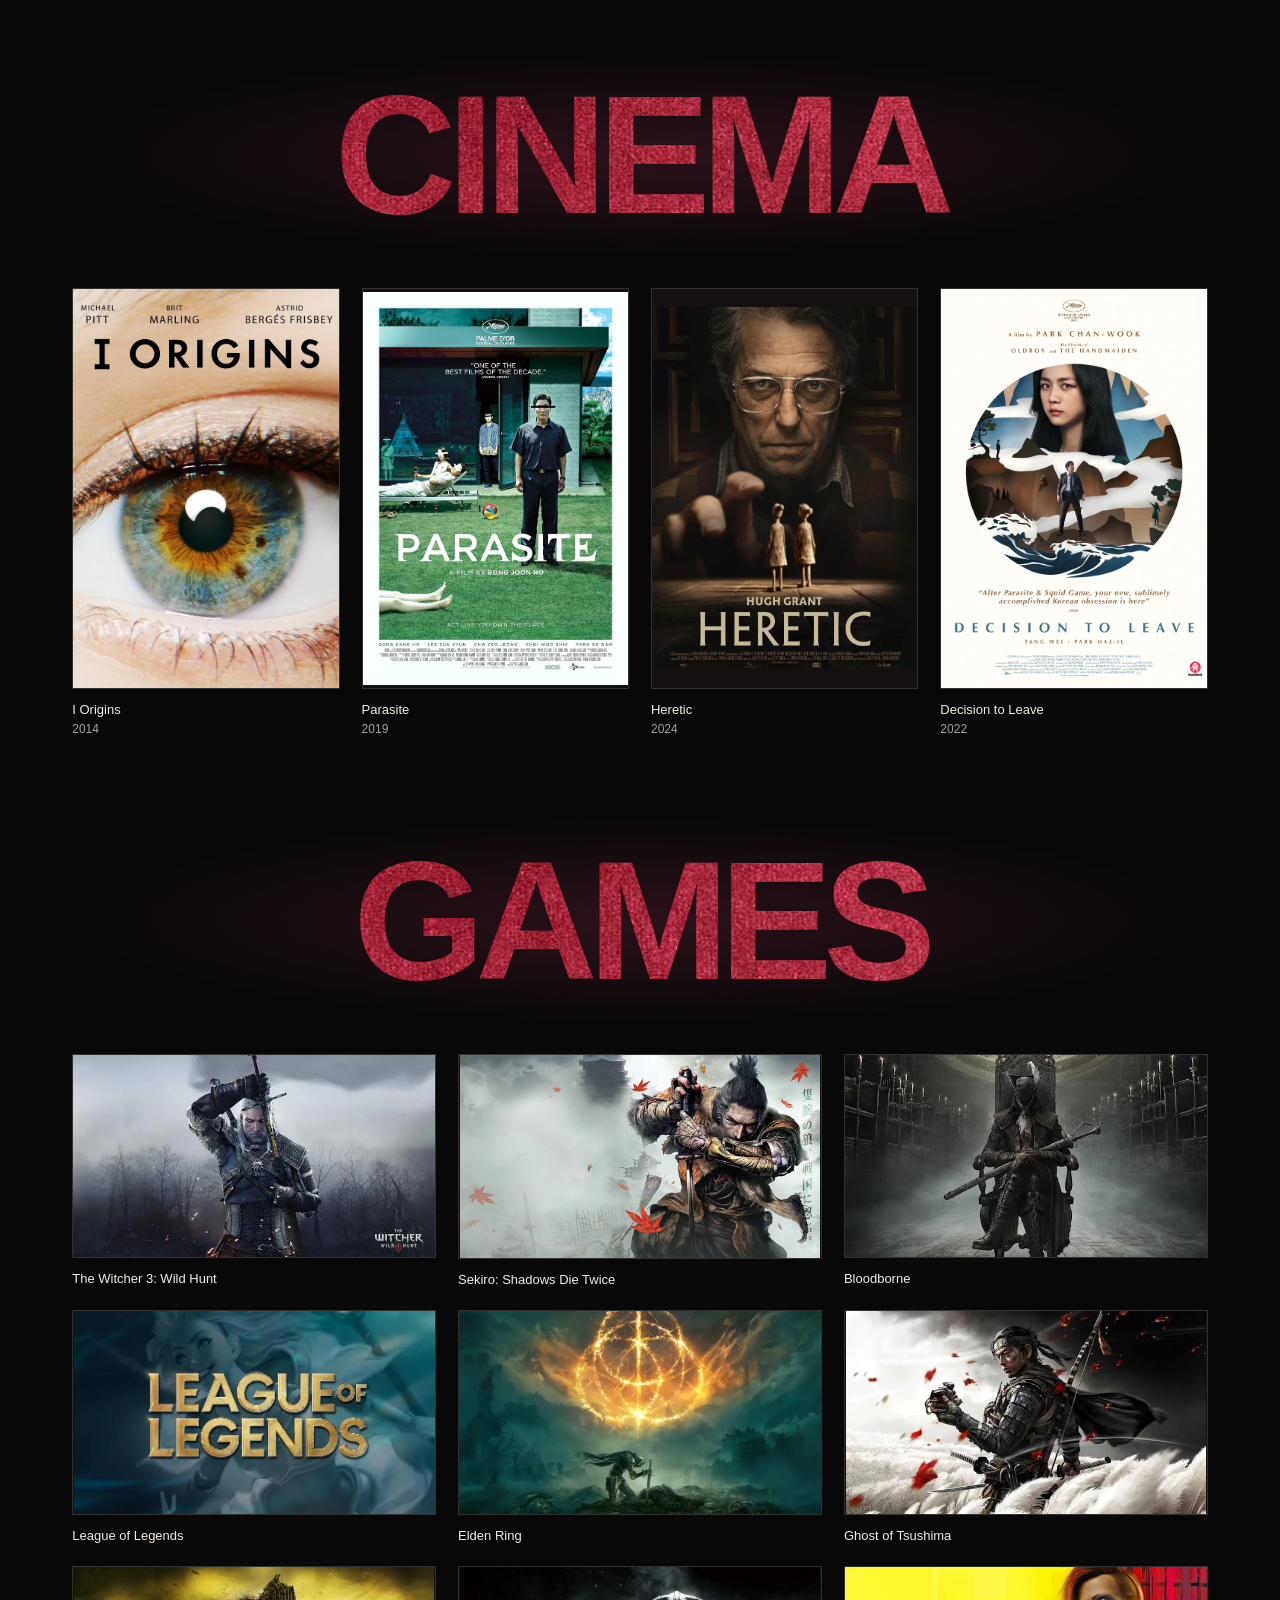
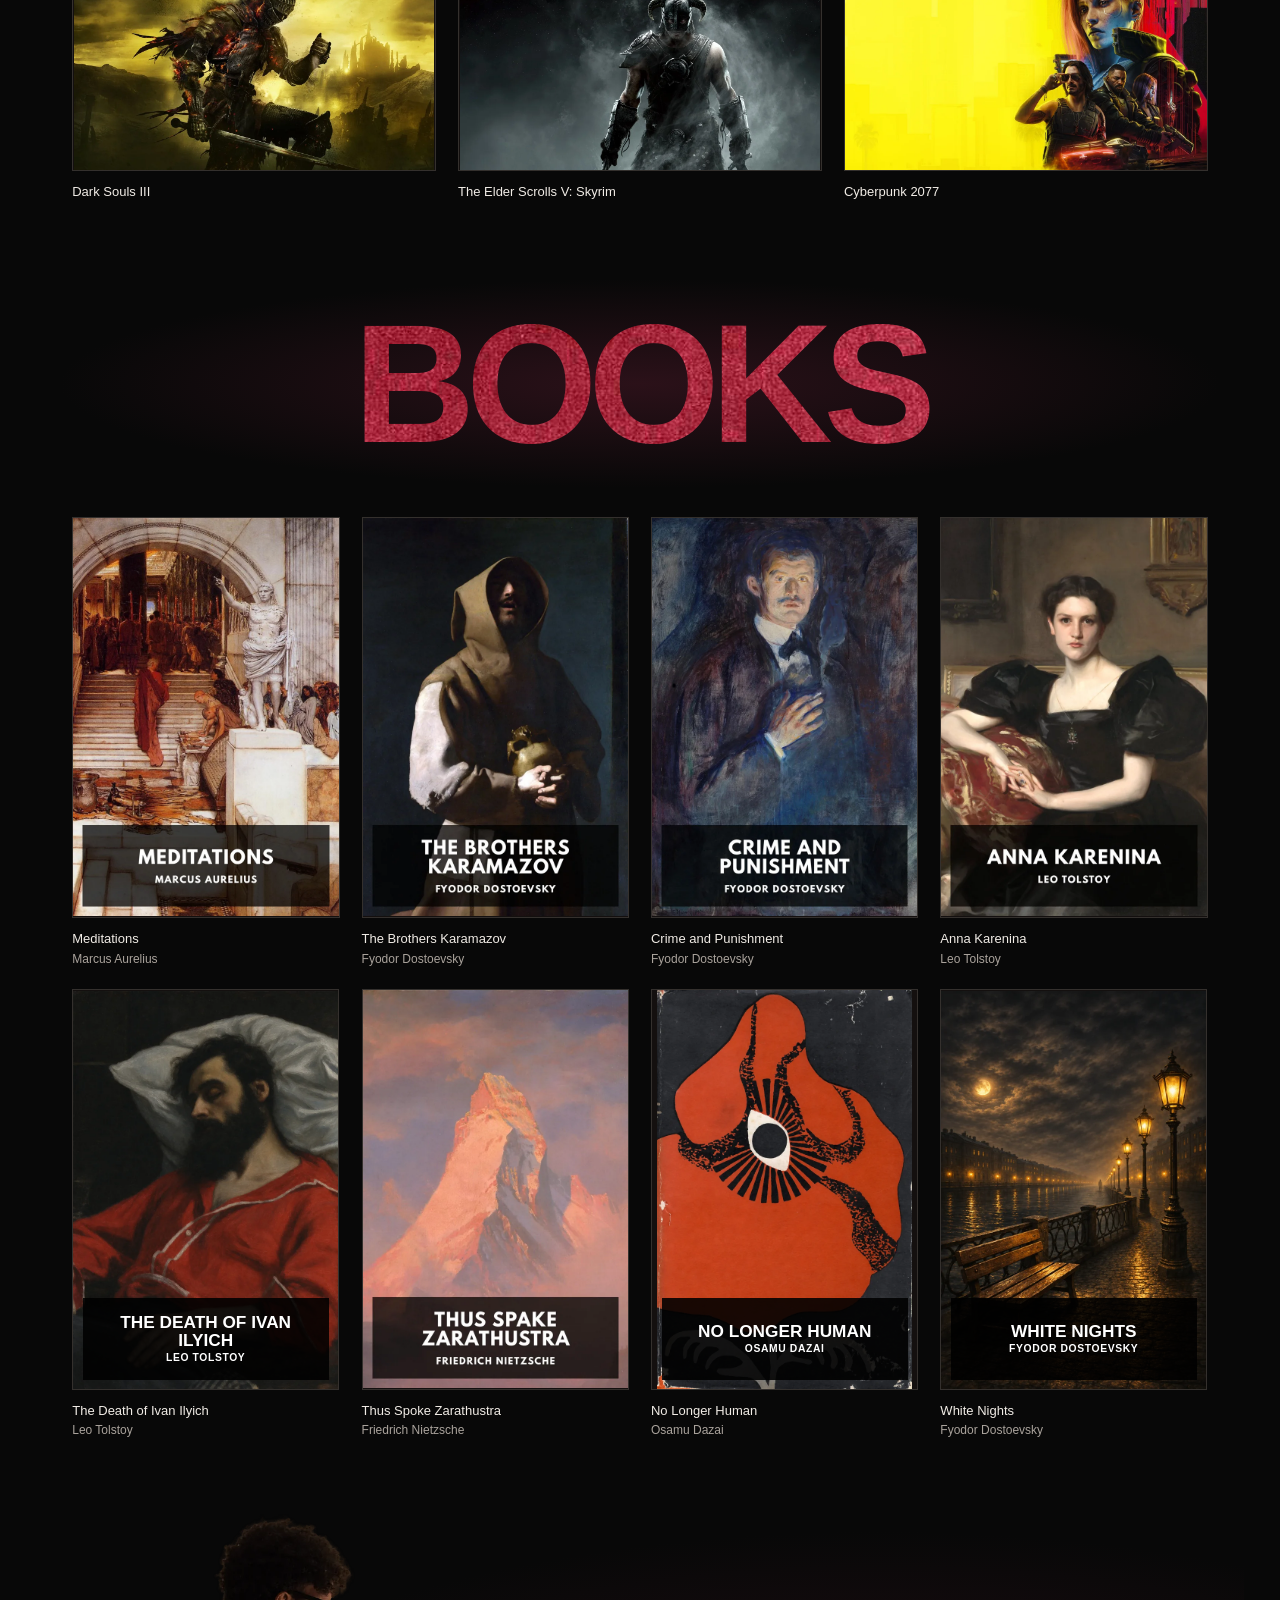
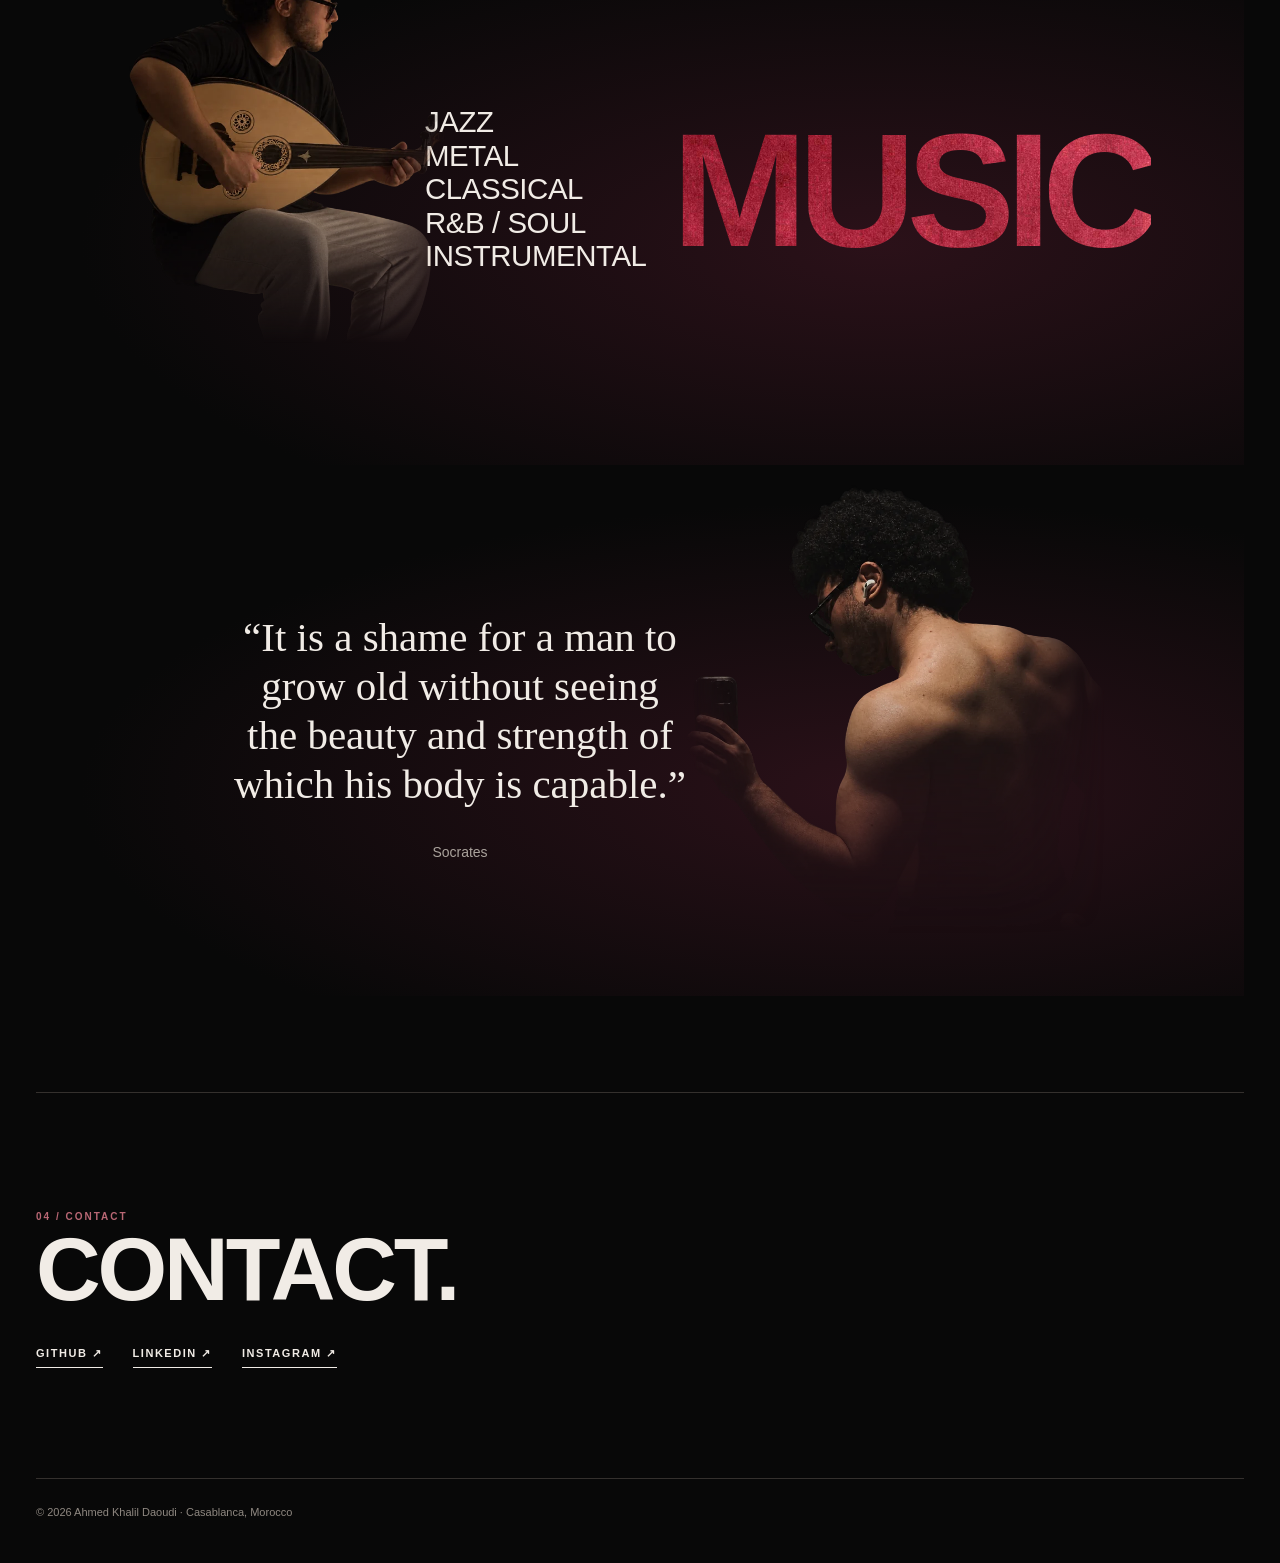
==== commit bb14d1b4: "Match gallery titles to Music and deepen the portrait fade" ====
--- a/index.html
+++ b/index.html
@@ -46,14 +46,10 @@
 .fact h4{margin:0 0 4px;font-family:Georgia,serif;font-size:22px;font-weight:400}
 .fact p{margin:0;color:var(--muted);font-size:14px}
 .collection{margin-top:75px}.collection:first-of-type{margin-top:0}
-.collection-head{display:flex;justify-content:space-between;align-items:baseline;gap:20px;padding-bottom:16px;border-bottom:1px solid var(--line)}
-.collection h3{margin:0;font-family:Georgia,serif;font-size:clamp(28px,3.4vw,43px);font-weight:400}
-.collection-head span{color:var(--muted);font-size:11px;letter-spacing:.1em;text-transform:uppercase}
 .gallery{display:grid;grid-template-columns:repeat(4,minmax(0,1fr));gap:22px;width:min(94%,1180px);margin:24px auto 0}
 .gallery figure{min-width:0;margin:0}
 .collection{--art-ratio:2/3}
 .games{--art-ratio:16/9}
-.fragrances{--art-ratio:1/1}
 .games .gallery{grid-template-columns:repeat(3,minmax(0,1fr));max-width:1140px}
 .gallery figure > :is(img,.art,.book-cover){
   width:100%;
@@ -79,7 +75,7 @@
 .contact{padding:110px 0}.contact-links{display:flex;gap:30px;flex-wrap:wrap;margin-top:35px}
 footer{display:flex;justify-content:space-between;gap:20px;padding:25px 0 42px;border-top:1px solid var(--line);color:#8f8881;font-size:11px}
 @media(max-width:900px){.games .gallery{grid-template-columns:repeat(2,minmax(0,1fr))}.section{padding:75px 0}.intro,.facts{gap:35px}.gallery{grid-template-columns:repeat(3,minmax(0,1fr))}}
-@media(max-width:600px){.games .gallery{grid-template-columns:1fr;max-width:340px}nav{gap:8px;font-size:12px;letter-spacing:0}.section-head{display:block}.section-head h2{margin-top:15px}.intro,.facts{grid-template-columns:1fr}.project{grid-template-columns:2.5rem 1fr;gap:13px}.project-status{grid-column:2;text-align:left}.gallery{grid-template-columns:repeat(2,minmax(0,1fr));gap:20px 13px;width:92%}.collection-head{align-items:start;flex-direction:column;gap:2px}.section h2,.contact h2{font-size:clamp(47px,13vw,70px)}.contact{padding:90px 0}footer{flex-direction:column}}
+@media(max-width:600px){.games .gallery{grid-template-columns:1fr;max-width:340px}nav{gap:8px;font-size:12px;letter-spacing:0}.section-head{display:block}.section-head h2{margin-top:15px}.intro,.facts{grid-template-columns:1fr}.project{grid-template-columns:2.5rem 1fr;gap:13px}.project-status{grid-column:2;text-align:left}.gallery{grid-template-columns:repeat(2,minmax(0,1fr));gap:20px 13px;width:92%}.section h2,.contact h2{font-size:clamp(47px,13vw,70px)}.contact{padding:90px 0}footer{flex-direction:column}}
 @media(prefers-reduced-motion:reduce){html{scroll-behavior:auto}}
 
 @media (min-width:901px) and (max-height:950px) { .hero{min-height:650px} .hero-name{font-size:clamp(76px,12vw,170px)} .portrait{height:560px} }
@@ -97,7 +93,7 @@
     #music .interest-portrait {
       z-index:1; width:calc(100% + clamp(14px,4cqw,50px)); height:auto;
       mask-image:
-        linear-gradient(to bottom,#000 0 55%,transparent 100%),
+        linear-gradient(to bottom,#000 0 48%,transparent 78%),
         linear-gradient(to right,#000 0 80%,transparent 100%);
       mask-composite:intersect;
     }
@@ -107,6 +103,13 @@
       font-family:Impact,"Arial Narrow",sans-serif; font-size:clamp(30px,14cqw,215px);
       font-weight:900; line-height:.86; letter-spacing:-.055em; text-transform:uppercase;
     }
+    .gallery-title {
+      container-type:inline-size;
+      padding-block:clamp(12px,3vw,36px);
+      text-align:center;
+      background:radial-gradient(ellipse at center,#2b1119,transparent 68%);
+    }
+    .gallery-title h3 { margin:0; }
     .interest-portrait {
       display:block; width:100%; height:clamp(125px,37vw,465px);
       object-fit:contain; object-position:center bottom;
@@ -145,7 +148,7 @@
       <div class="hero-bottom"><div><span class="eyebrow">Casablanca, Morocco</span><p>AI engineering, retrieval systems, and software projects.</p><a class="text-link" href="#work">Explore the work ↗</a></div><span class="scroll-cue">Scroll to enter</span></div>
     </section>
 
-    <section class="section" aria-labelledby="intro-title"><div class="section-head"><span class="eyebrow">Introduction</span><h2 id="intro-title">A few words.</h2></div><div class="intro"><p>I'm based in Casablanca, Morocco. My background spans applied mathematics, QHSE, and data engineering. I currently focus on AI engineering, retrieval systems, and building software projects.</p><p>Outside of engineering, I'm interested in literature, cinema, music, gaming, fragrances, and sports.</p></div></section>
+    <section class="section" aria-labelledby="intro-title"><div class="section-head"><span class="eyebrow">Introduction</span><h2 id="intro-title">A few words.</h2></div><div class="intro"><p>I'm based in Casablanca, Morocco. My background spans applied mathematics, QHSE, and data engineering. I currently focus on AI engineering, retrieval systems, and building software projects.</p><p>Outside of engineering, I'm interested in literature, cinema, music, gaming, and sports.</p></div></section>
     <section id="work" class="section" aria-labelledby="work-title"><div class="section-head"><span class="eyebrow">01 / Selected projects</span><h2 id="work-title">Work.</h2></div><div class="project-list">
       <article class="project"><span class="project-number">01</span><div><h3>XRAG / GraphRAG</h3><p>A document question-answering project combining keyword, semantic, and knowledge-graph retrieval.</p><a class="text-link" href="https://github.com/AhmedkhalilDAOUDI/XRAG">View repository ↗</a></div><span class="project-status">Academic pilot</span></article>
       <article class="project"><span class="project-number">02</span><div><h3>Hermes</h3><p>A personal multi-agent assistant project.</p></div><span class="project-status">Project</span></article>
@@ -179,7 +182,6 @@
       Cinema: [['I Origins','2014'],['Parasite','2019'],['Heretic','2024'],['Decision to Leave','2022']],
       Games: [['The Witcher 3: Wild Hunt'],['Sekiro: Shadows Die Twice'],['Bloodborne'],['League of Legends'],['Elden Ring'],['Ghost of Tsushima'],['Dark Souls III'],['The Elder Scrolls V: Skyrim'],['Cyberpunk 2077']],
       Literature: [['Meditations','Marcus Aurelius'],['The Brothers Karamazov','Fyodor Dostoevsky'],['Crime and Punishment','Fyodor Dostoevsky'],['Anna Karenina','Leo Tolstoy'],['The Death of Ivan Ilyich','Leo Tolstoy'],['Thus Spoke Zarathustra','Friedrich Nietzsche'],['No Longer Human','Osamu Dazai'],['White Nights','Fyodor Dostoevsky']],
-      Fragrances: [['Ombré Leather','Tom Ford'],['Jamaican Tobacco','Ibraheem Al Qurashi'],['Saheb Intense','Ard Al Zaafaran'],["L'Eau Papier",'Diptyque'],['Terroni','Orto Parisi'],["Angels' Share Paradis",'Kilian Paris']],
       Music: []
     };
     const images = {
@@ -208,9 +210,15 @@
     const root = document.querySelector('#collections');
     for (const [name, entries] of Object.entries(collections)) {
       const section = document.createElement('section'); section.className = `collection ${name.toLowerCase()}`;
-      const heading = document.createElement('div'); heading.className = 'collection-head';
-      const title = document.createElement('h3'); title.textContent = name; heading.append(title);
-      if (name !== 'Music') section.append(heading);
+      if (name !== 'Music') {
+        const heading = document.createElement('div');
+        heading.className = 'gallery-title';
+        const title = document.createElement('h3');
+        title.className = 'interest-lettering';
+        title.textContent = name === 'Literature' ? 'Books' : name;
+        heading.append(title);
+        section.append(heading);
+      }
       const gallery = document.createElement('div'); gallery.className = 'gallery';
       for (const [label, detail] of entries) {
         const figure = document.createElement('figure');
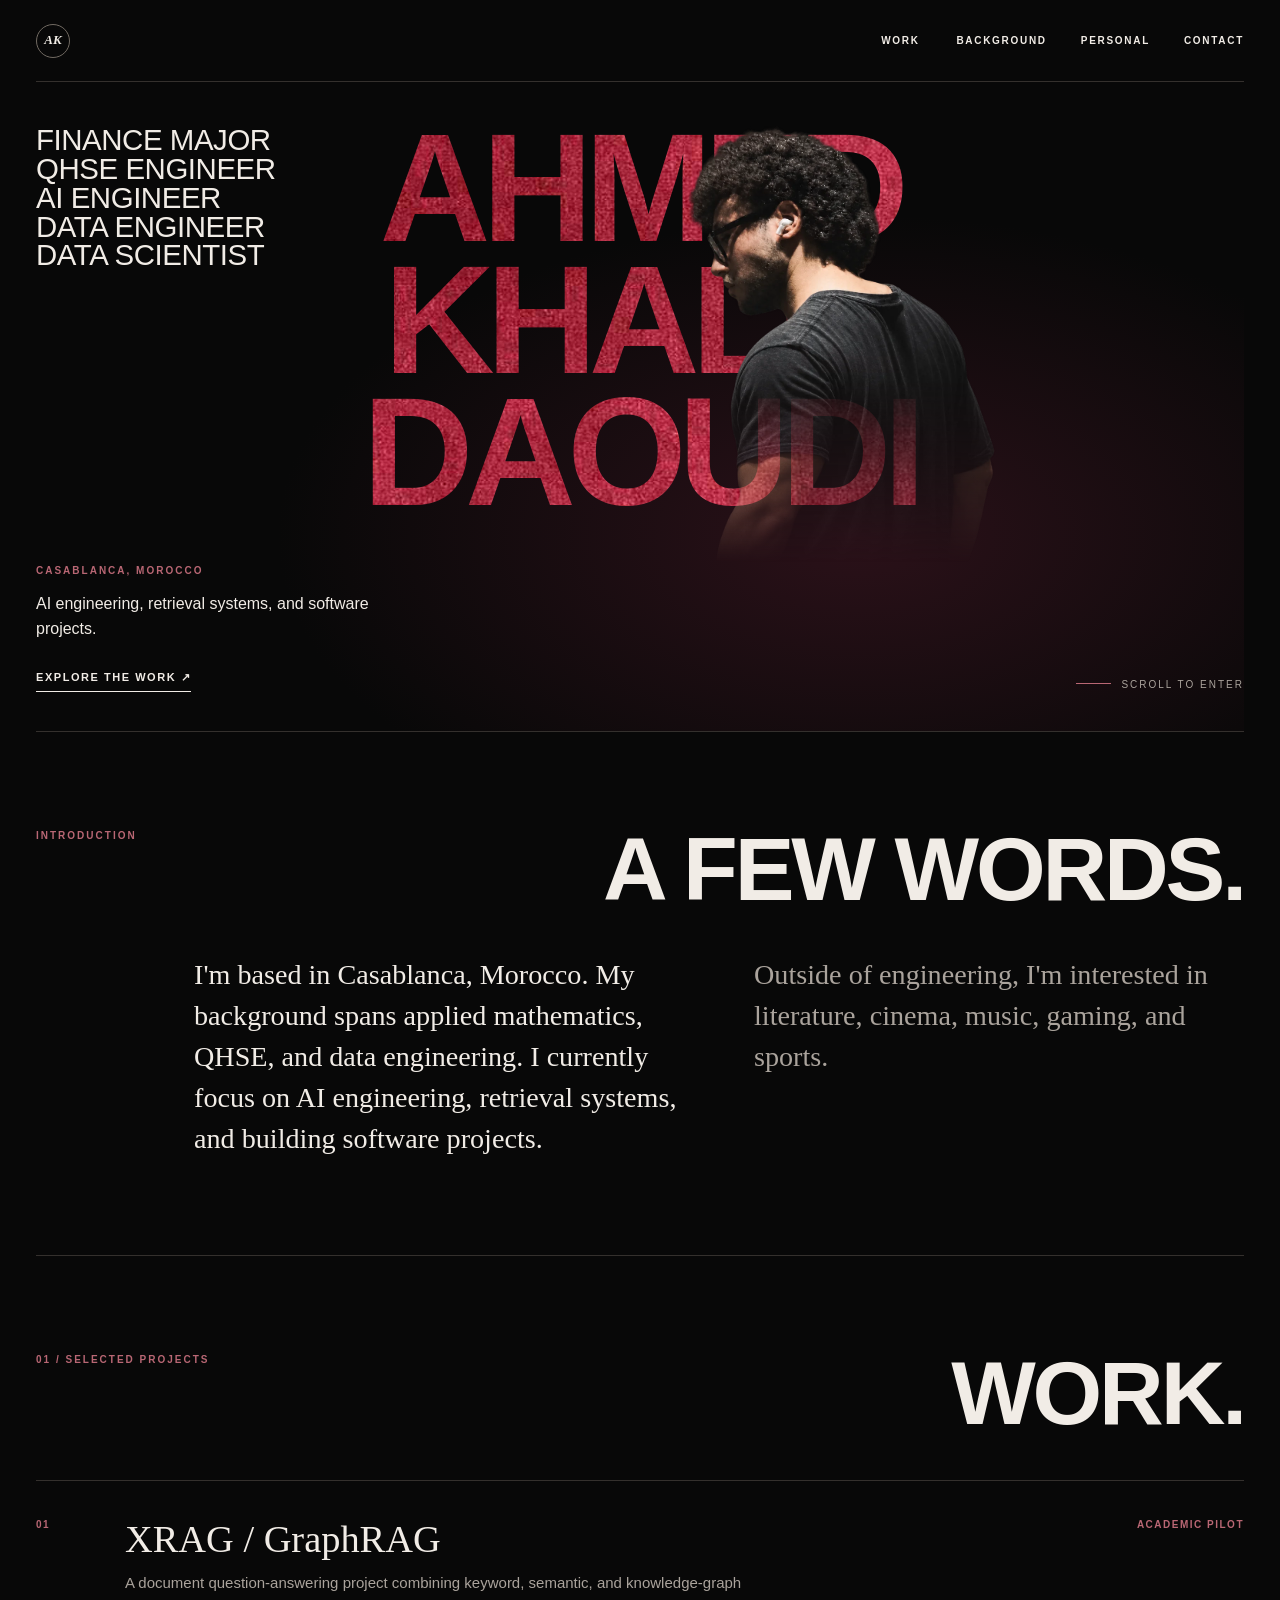
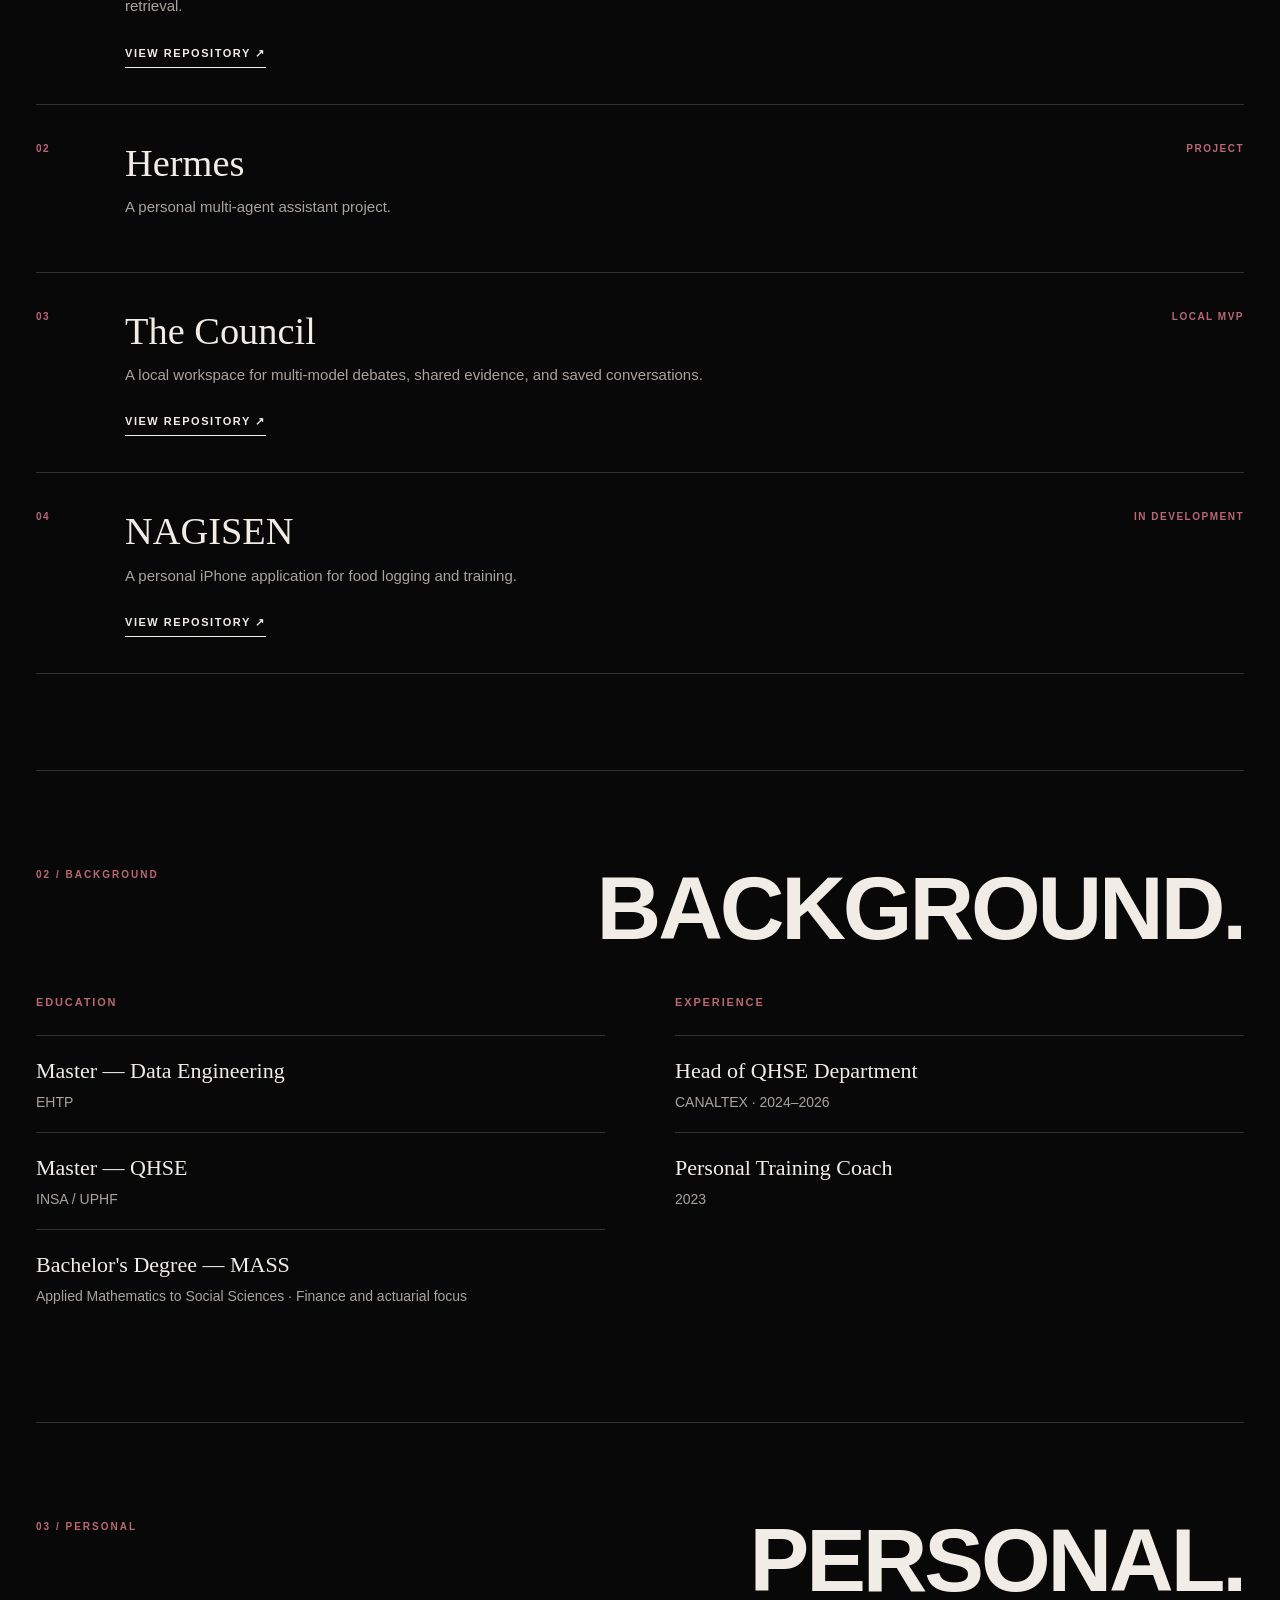
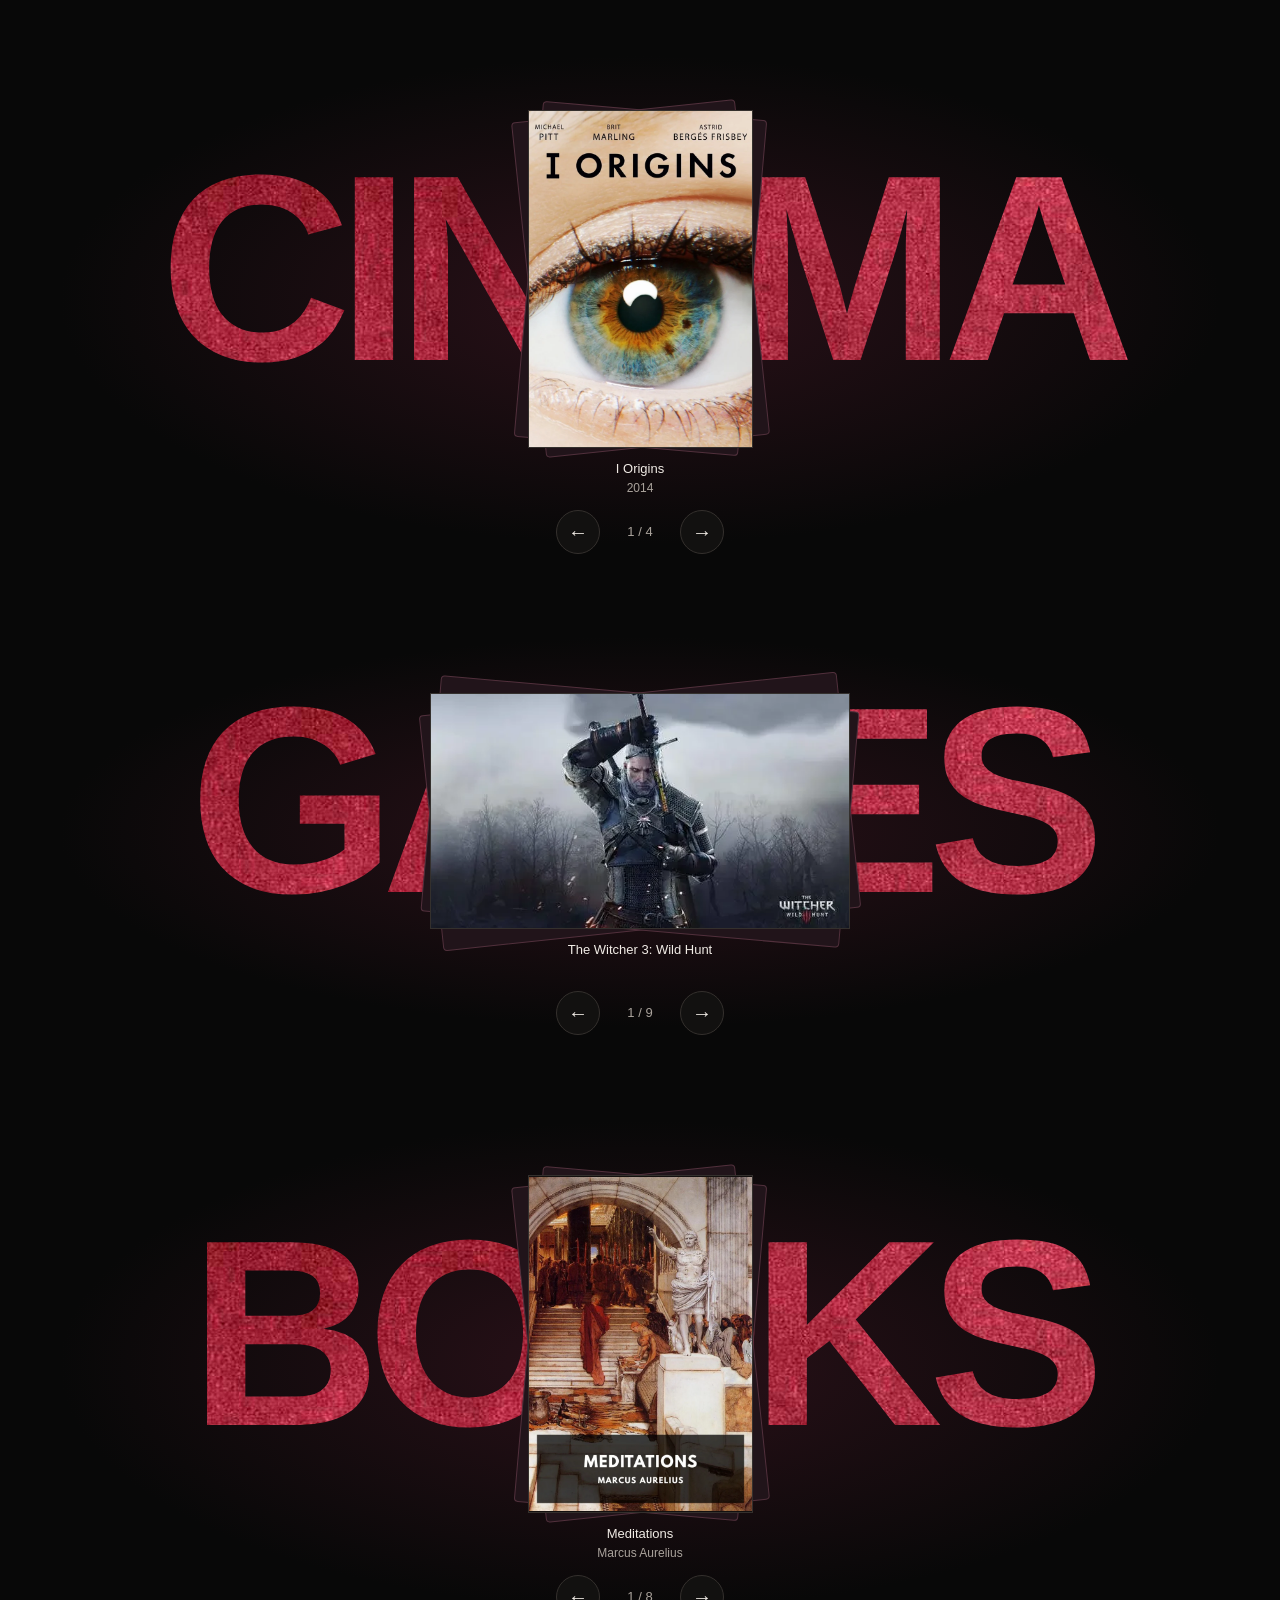
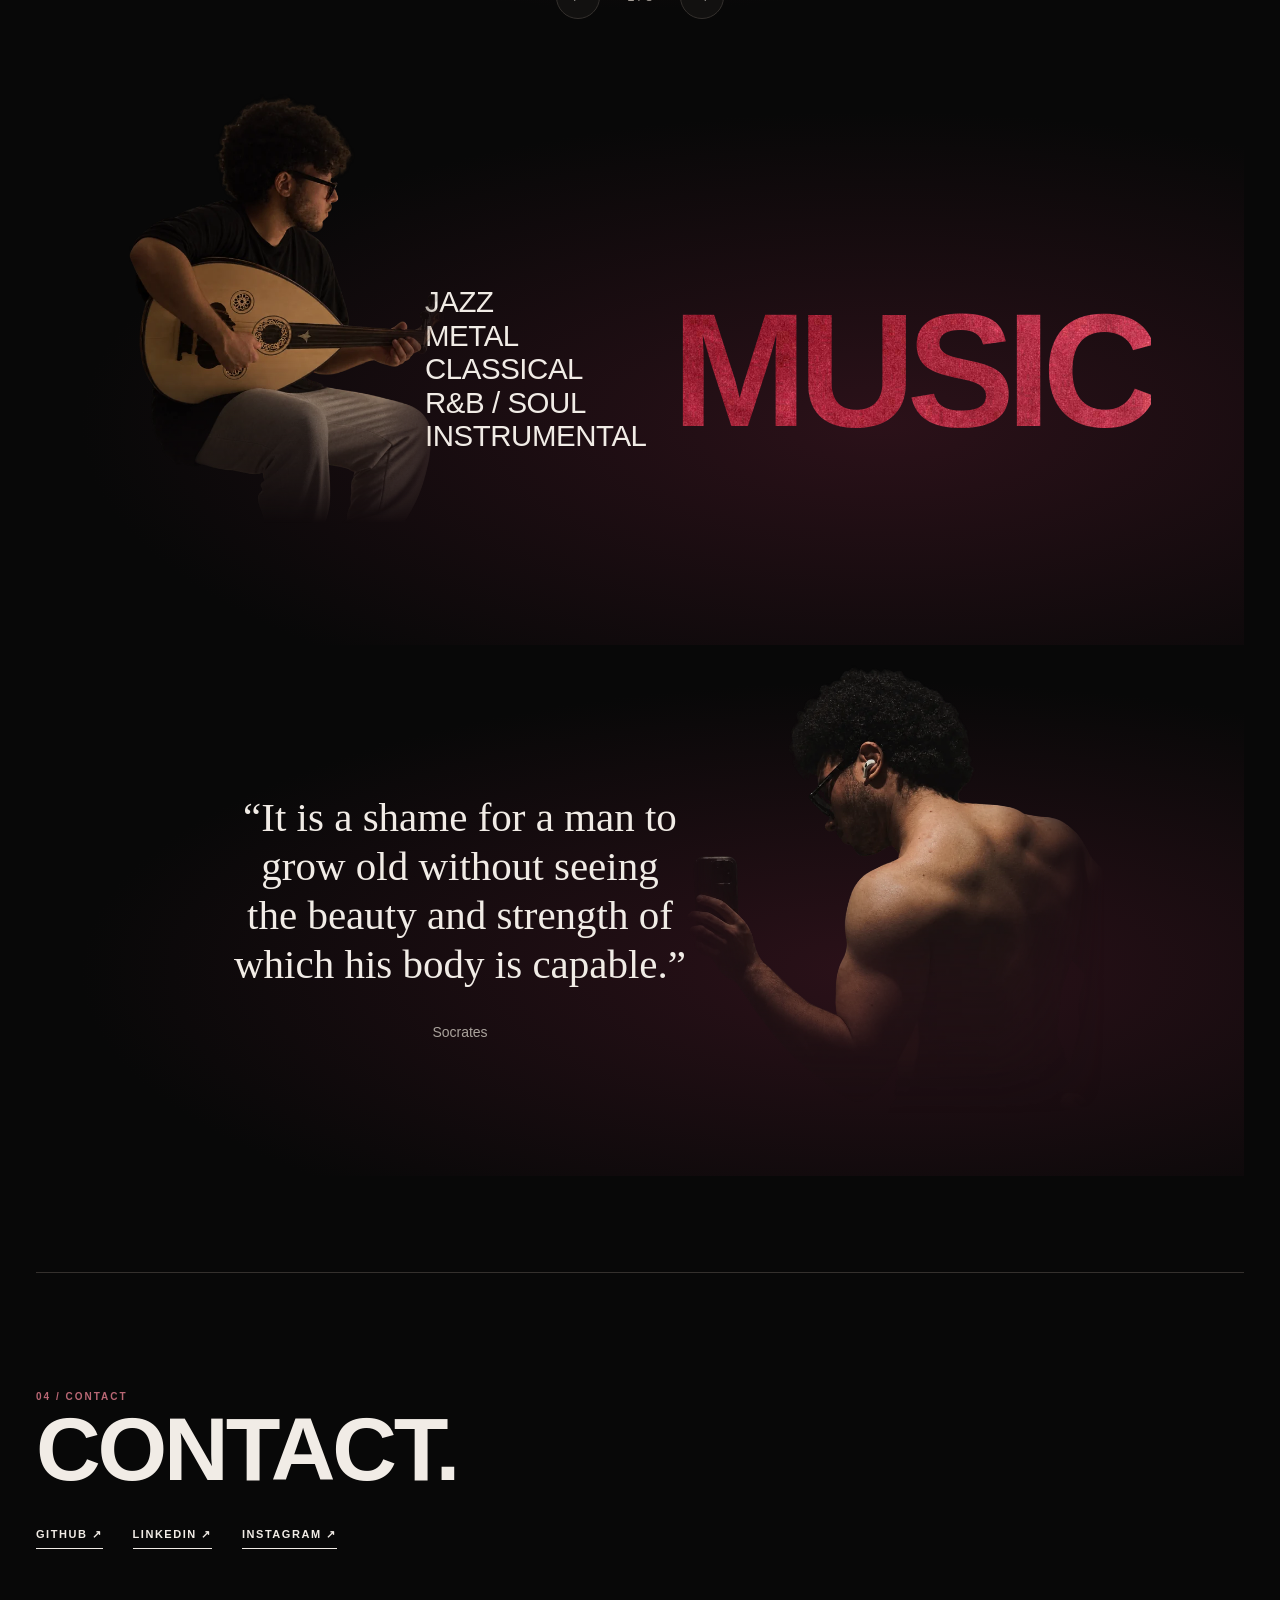
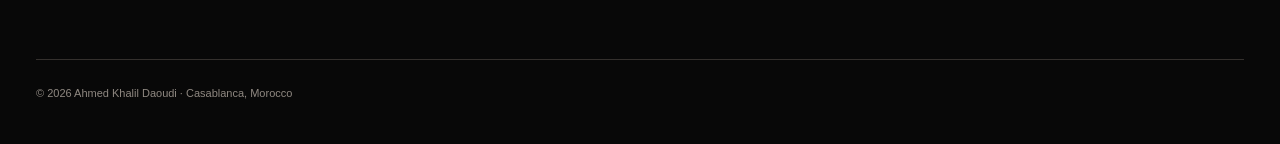
==== commit 73b8d5c0: "Turn Cinema, Games, and Books into animated card decks" ====
--- a/index.html
+++ b/index.html
@@ -46,11 +46,38 @@
 .fact h4{margin:0 0 4px;font-family:Georgia,serif;font-size:22px;font-weight:400}
 .fact p{margin:0;color:var(--muted);font-size:14px}
 .collection{margin-top:75px}.collection:first-of-type{margin-top:0}
-.gallery{display:grid;grid-template-columns:repeat(4,minmax(0,1fr));gap:22px;width:min(94%,1180px);margin:24px auto 0}
+.gallery {
+  position:relative; isolation:isolate; width:min(50%,225px);
+  margin:0 auto; touch-action:pan-y;
+}
+.games .gallery { width:min(57%,420px); }
+.gallery::before,.gallery::after {
+  content:""; position:absolute; z-index:-1;
+  inset:0 0 auto; aspect-ratio:var(--art-ratio);
+  background:#21141a; border:1px solid #51303c;
+  border-radius:4px;
+}
+.gallery::before { transform:rotate(-6deg); }
+.gallery::after { transform:rotate(5deg); }
+.gallery figure[data-direction] { animation:card-swap 280ms ease-out; }
+.gallery figure[data-direction="previous"] { --card-entry:-32px; }
+@keyframes card-swap {
+  from { transform:translateX(var(--card-entry,32px)) rotate(2deg); opacity:.35; }
+  to { transform:none; opacity:1; }
+}
+@media(prefers-reduced-motion:reduce) { .gallery figure[data-direction] { animation:none; } }
+.deck-controls { display:flex; justify-content:center; align-items:center; gap:16px; margin-top:14px; }
+.deck-controls button {
+  min-width:44px; min-height:44px; padding:0;
+  border:1px solid var(--line); border-radius:50%;
+  background:var(--panel); color:var(--ink); font-size:20px; cursor:pointer;
+}
+.deck-controls button:hover { border-color:var(--accent); }
+.deck-controls button:focus-visible { outline:2px solid var(--accent); outline-offset:3px; }
+.deck-controls output { min-width:48px; text-align:center; color:var(--muted); font-size:13px; }
 .gallery figure{min-width:0;margin:0}
 .collection{--art-ratio:2/3}
 .games{--art-ratio:16/9}
-.games .gallery{grid-template-columns:repeat(3,minmax(0,1fr));max-width:1140px}
 .gallery figure > :is(img,.art,.book-cover){
   width:100%;
   aspect-ratio:var(--art-ratio);
@@ -70,12 +97,12 @@
 .book-cover img{height:100%}
 .book-cover-label{position:absolute;inset:auto 3.6% 2.4%;min-height:20.5%;display:grid;align-content:center;gap:1.5cqw;padding:3% 4%;background:rgba(0,0,0,.88);color:#fff;text-align:center;text-transform:uppercase;font-size:6.5cqw;line-height:1.05;font-weight:700}
 .book-cover-label span{font-size:3.9cqw;letter-spacing:.06em}
-.gallery figcaption{padding-top:12px;font-size:13px;line-height:1.35}
+.gallery figcaption{text-align:center;padding:12px 4px 0;min-height:48px;font-size:13px;line-height:1.35}
 .gallery figcaption span{display:block;margin-top:3px;color:var(--muted);font-size:12px}
 .contact{padding:110px 0}.contact-links{display:flex;gap:30px;flex-wrap:wrap;margin-top:35px}
 footer{display:flex;justify-content:space-between;gap:20px;padding:25px 0 42px;border-top:1px solid var(--line);color:#8f8881;font-size:11px}
-@media(max-width:900px){.games .gallery{grid-template-columns:repeat(2,minmax(0,1fr))}.section{padding:75px 0}.intro,.facts{gap:35px}.gallery{grid-template-columns:repeat(3,minmax(0,1fr))}}
-@media(max-width:600px){.games .gallery{grid-template-columns:1fr;max-width:340px}nav{gap:8px;font-size:12px;letter-spacing:0}.section-head{display:block}.section-head h2{margin-top:15px}.intro,.facts{grid-template-columns:1fr}.project{grid-template-columns:2.5rem 1fr;gap:13px}.project-status{grid-column:2;text-align:left}.gallery{grid-template-columns:repeat(2,minmax(0,1fr));gap:20px 13px;width:92%}.section h2,.contact h2{font-size:clamp(47px,13vw,70px)}.contact{padding:90px 0}footer{flex-direction:column}}
+@media(max-width:900px){.section{padding:75px 0}.intro,.facts{gap:35px}}
+@media(max-width:600px){nav{gap:8px;font-size:12px;letter-spacing:0}.section-head{display:block}.section-head h2{margin-top:15px}.intro,.facts{grid-template-columns:1fr}.project{grid-template-columns:2.5rem 1fr;gap:13px}.project-status{grid-column:2;text-align:left}.section h2,.contact h2{font-size:clamp(47px,13vw,70px)}.contact{padding:90px 0}footer{flex-direction:column}}
 @media(prefers-reduced-motion:reduce){html{scroll-behavior:auto}}
 
 @media (min-width:901px) and (max-height:950px) { .hero{min-height:650px} .hero-name{font-size:clamp(76px,12vw,170px)} .portrait{height:560px} }
@@ -103,13 +130,20 @@
       font-family:Impact,"Arial Narrow",sans-serif; font-size:clamp(30px,14cqw,215px);
       font-weight:900; line-height:.86; letter-spacing:-.055em; text-transform:uppercase;
     }
-    .gallery-title {
-      container-type:inline-size;
-      padding-block:clamp(12px,3vw,36px);
-      text-align:center;
+    .collection-deck {
+      position:relative; isolation:isolate; container-type:inline-size;
+      padding-block:clamp(24px,5vw,65px) 0;
       background:radial-gradient(ellipse at center,#2b1119,transparent 68%);
     }
-    .gallery-title h3 { margin:0; }
+    .collection-deck h3 {
+      position:absolute; z-index:-1; inset:0 0 64px;
+      display:grid; place-items:center; margin:0;
+      font-size:clamp(48px,22cqw,300px); white-space:nowrap;
+    }
+    @media(max-width:600px) {
+      .collection-deck { padding-top:clamp(45px,14cqw,76px); }
+      .collection-deck h3 { inset:0 0 auto; line-height:.9; }
+    }
     .interest-portrait {
       display:block; width:100%; height:clamp(125px,37vw,465px);
       object-fit:contain; object-position:center bottom;
@@ -210,15 +244,6 @@
     const root = document.querySelector('#collections');
     for (const [name, entries] of Object.entries(collections)) {
       const section = document.createElement('section'); section.className = `collection ${name.toLowerCase()}`;
-      if (name !== 'Music') {
-        const heading = document.createElement('div');
-        heading.className = 'gallery-title';
-        const title = document.createElement('h3');
-        title.className = 'interest-lettering';
-        title.textContent = name === 'Literature' ? 'Books' : name;
-        heading.append(title);
-        section.append(heading);
-      }
       const gallery = document.createElement('div'); gallery.className = 'gallery';
       for (const [label, detail] of entries) {
         const figure = document.createElement('figure');
@@ -227,6 +252,7 @@
           const img = document.createElement('img');
           Object.assign(img, image);
           img.loading = 'lazy';
+          img.draggable = false;
           if (titlePanel) {
             const cover = document.createElement('div');
             cover.className = 'book-cover';
@@ -276,7 +302,65 @@
         stage.append(portrait, genres, lettering);
         section.append(stage);
       }
-      if (entries.length) section.append(gallery);
+      if (entries.length) {
+        const deck = document.createElement('div');
+        deck.className = 'collection-deck';
+        const title = document.createElement('h3');
+        title.className = 'interest-lettering';
+        title.id = name.toLowerCase() + '-title';
+        title.textContent = name === 'Literature' ? 'Books' : name;
+        section.setAttribute('aria-labelledby', title.id);
+        const cards = Array.from(gallery.children);
+        const controls = document.createElement('div');
+        controls.className = 'deck-controls';
+        const previous = document.createElement('button');
+        previous.type = 'button';
+        previous.textContent = '←';
+        previous.setAttribute('aria-label', 'Previous ' + title.textContent + ' card');
+        const next = document.createElement('button');
+        next.type = 'button';
+        next.textContent = '→';
+        next.setAttribute('aria-label', 'Next ' + title.textContent + ' card');
+        const position = document.createElement('output');
+        let active = 0;
+        cards.forEach((card, index) => { card.hidden = index !== active; });
+        position.textContent = '1 / ' + cards.length;
+        function swap(direction) {
+          cards[active].hidden = true;
+          delete cards[active].dataset.direction;
+          active = (active + direction + cards.length) % cards.length;
+          const card = cards[active];
+          card.hidden = false;
+          card.dataset.direction = direction < 0 ? 'previous' : 'next';
+          position.textContent = (active + 1) + ' / ' + cards.length;
+          position.setAttribute('aria-label', card.querySelector('figcaption').textContent);
+        }
+        previous.addEventListener('click', () => swap(-1));
+        next.addEventListener('click', () => swap(1));
+        controls.addEventListener('keydown', event => {
+          if (event.key !== 'ArrowLeft' && event.key !== 'ArrowRight') return;
+          event.preventDefault();
+          swap(event.key === 'ArrowLeft' ? -1 : 1);
+        });
+        let start;
+        gallery.addEventListener('pointerdown', event => {
+          if (event.pointerType !== 'touch' || !event.isPrimary) return;
+          start = {x: event.clientX, y: event.clientY};
+        });
+        gallery.addEventListener('pointercancel', () => { start = undefined; });
+        gallery.addEventListener('pointerup', event => {
+          if (!start || !event.isPrimary) return;
+          const distance = event.clientX - start.x;
+          const vertical = event.clientY - start.y;
+          start = undefined;
+          if (Math.abs(distance) > 35 && Math.abs(distance) > Math.abs(vertical)) {
+            swap(distance < 0 ? 1 : -1);
+          }
+        });
+        controls.append(previous, position, next);
+        deck.append(title, gallery, controls);
+        section.append(deck);
+      }
       root.append(section);
     }
   </script>
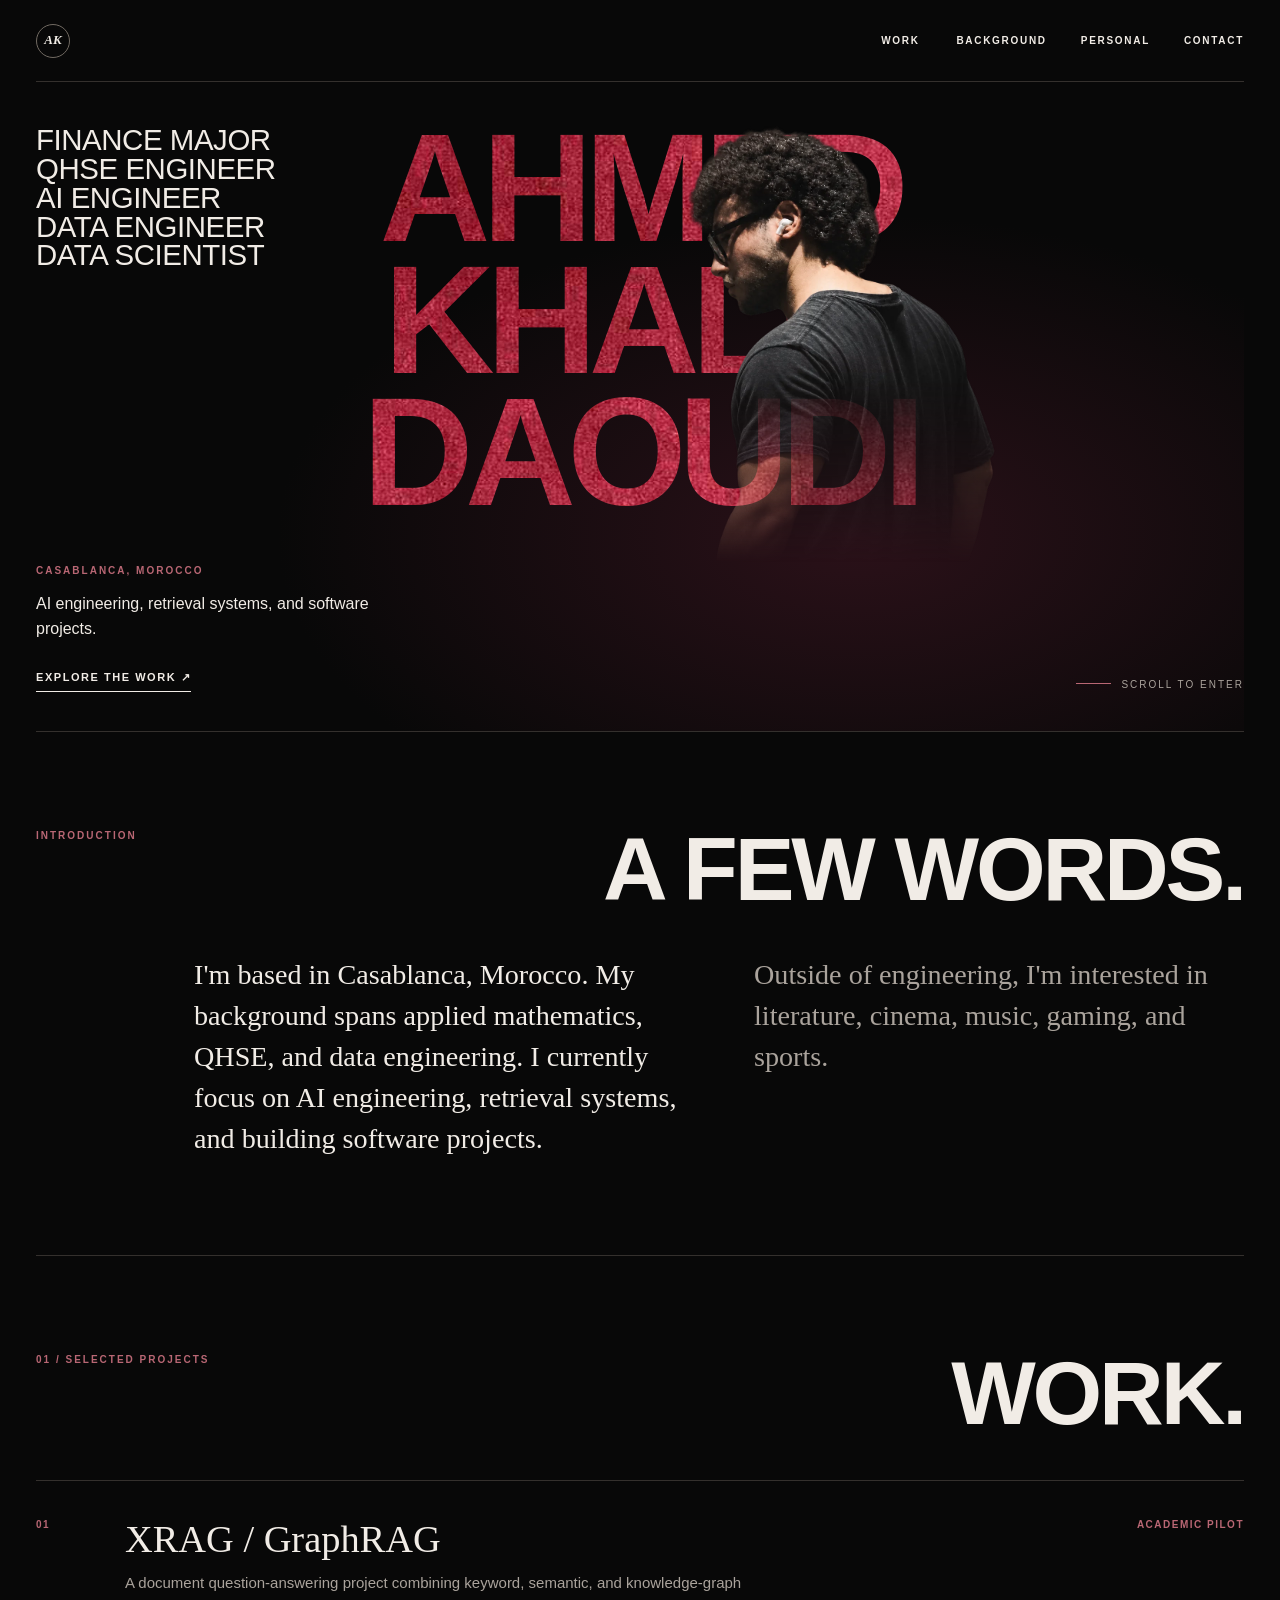
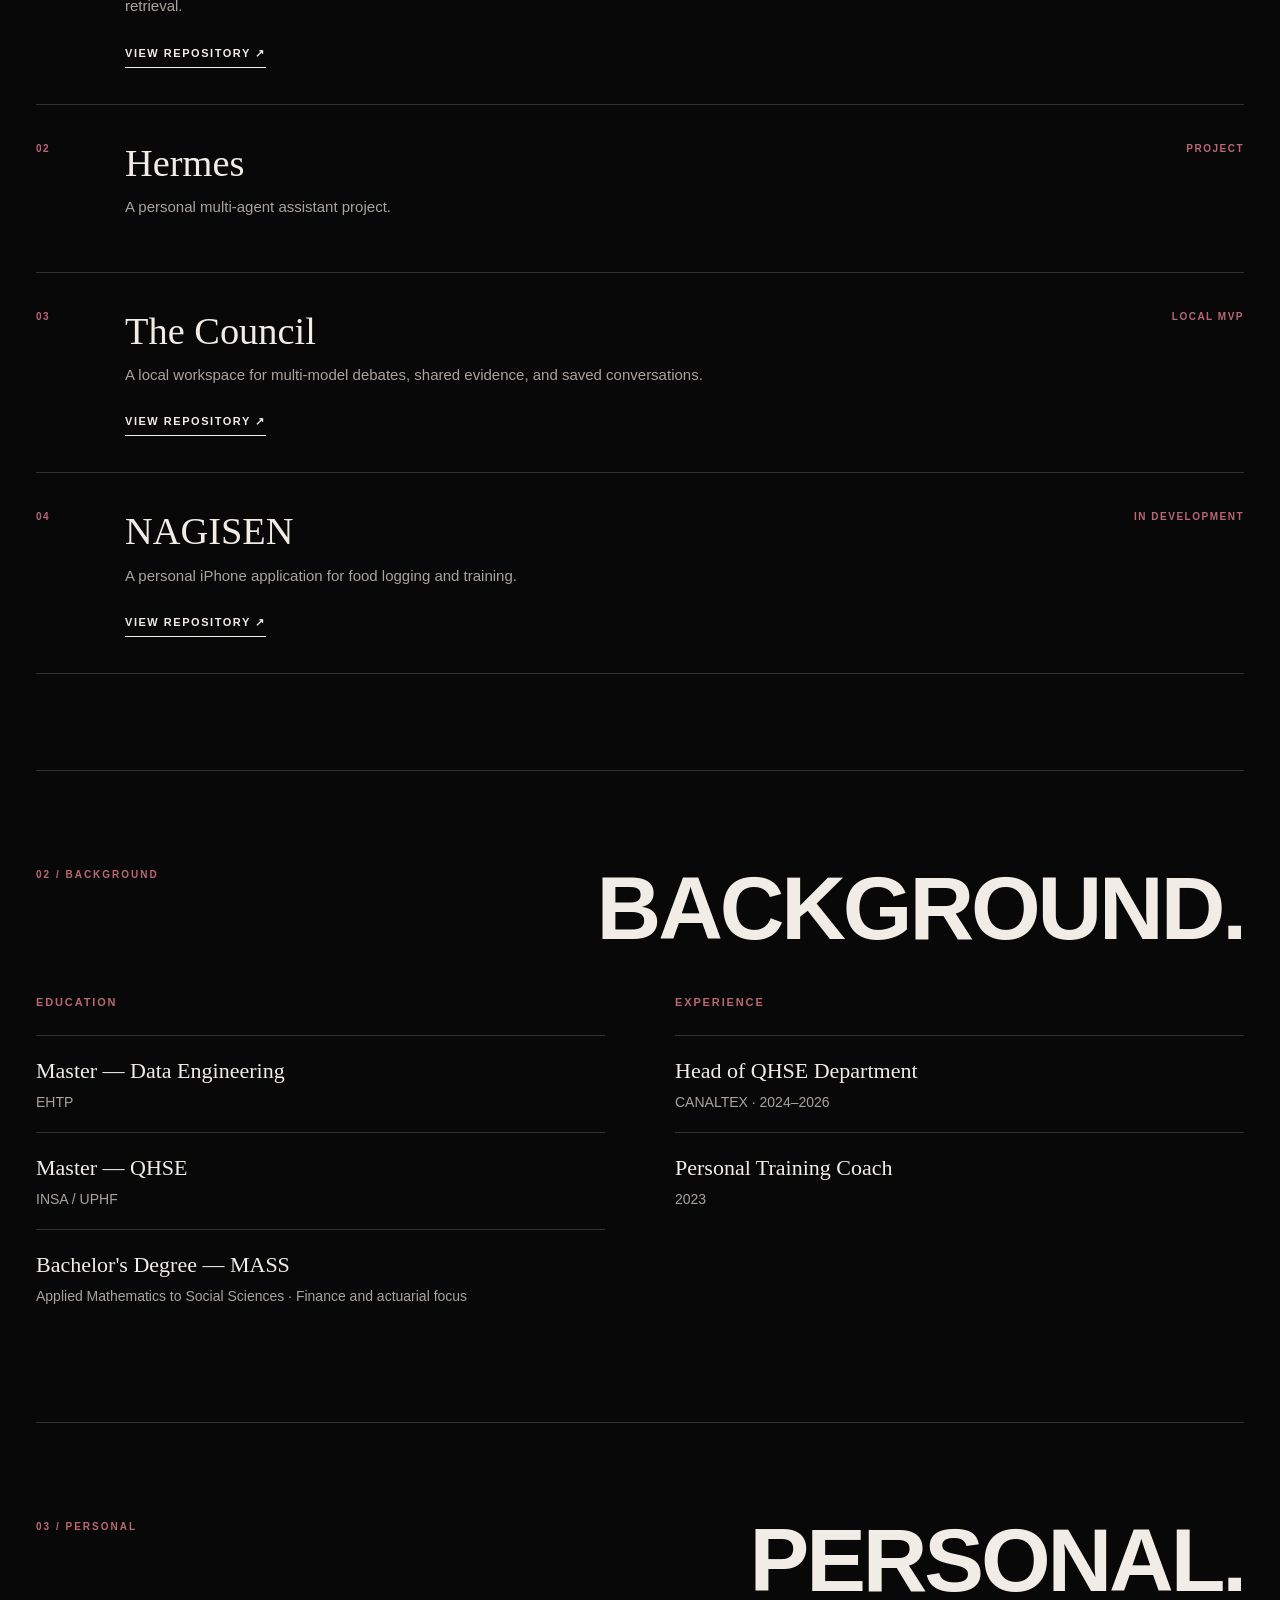
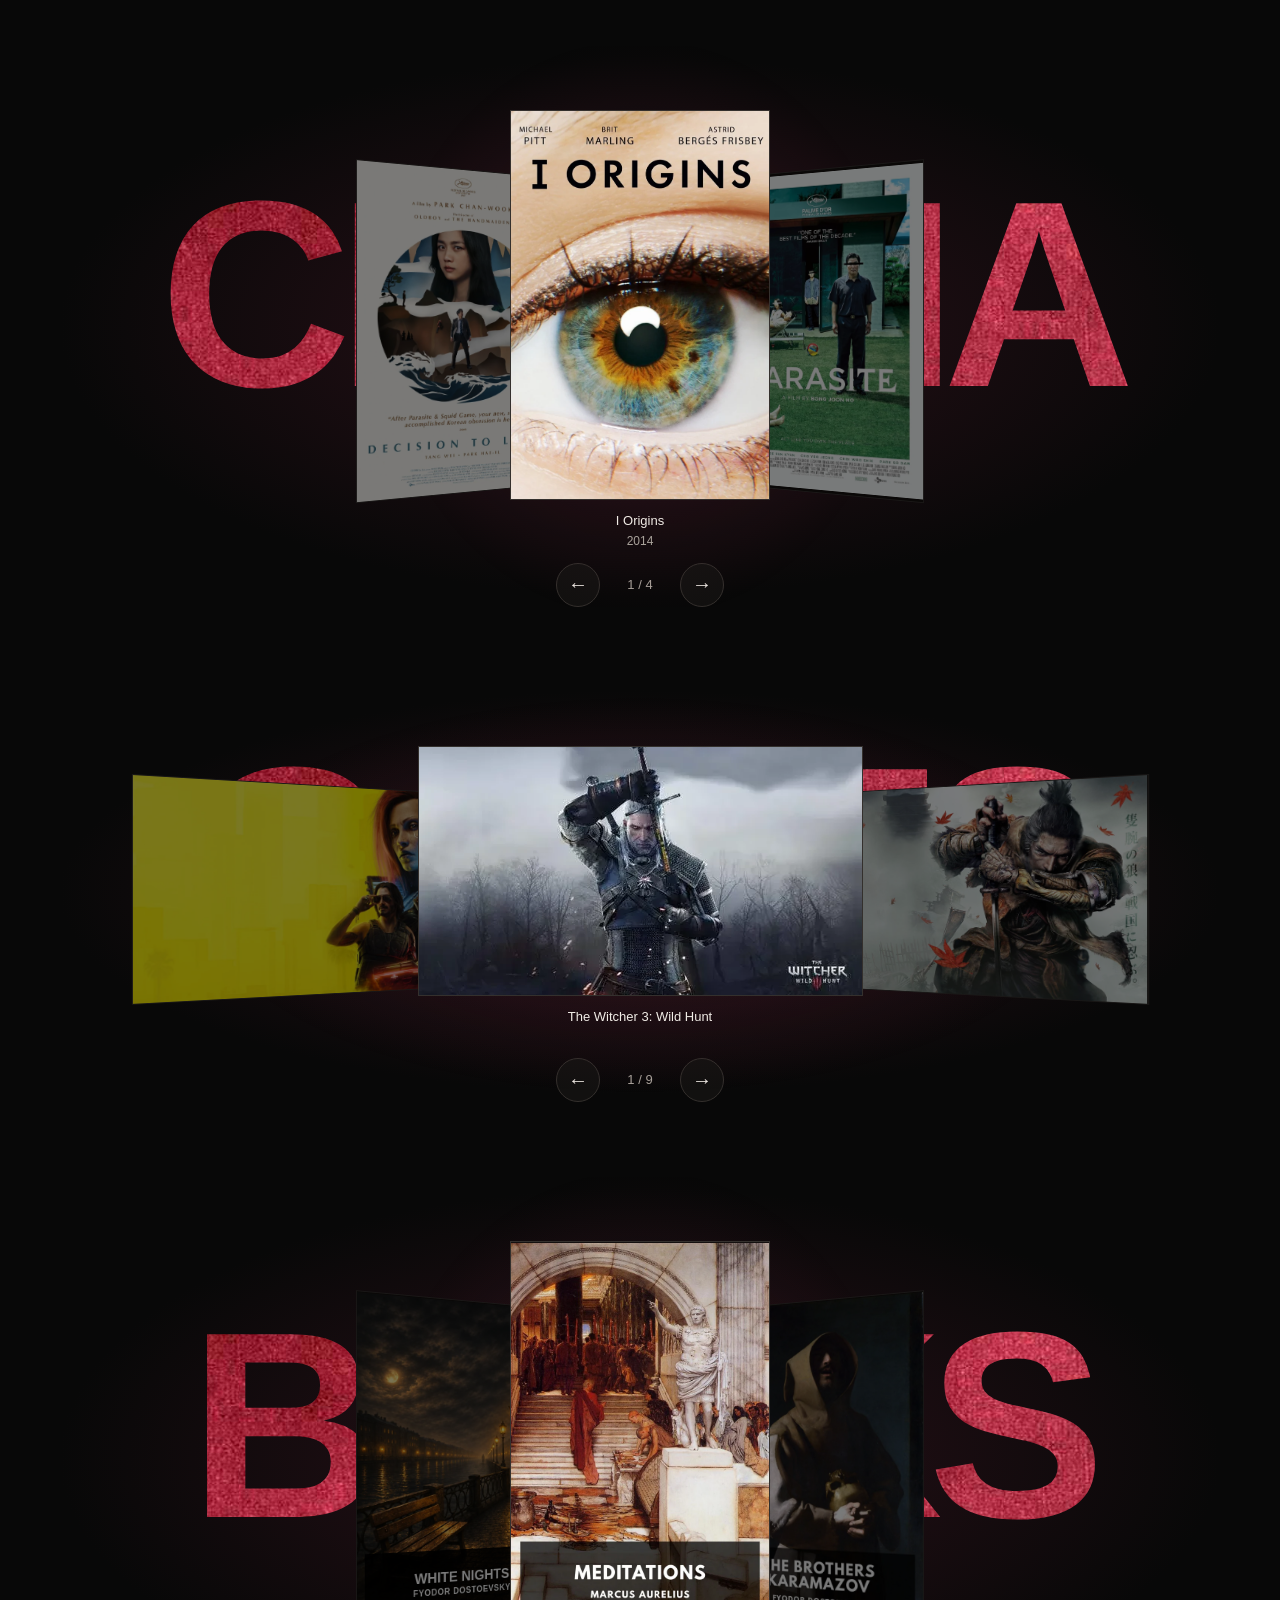
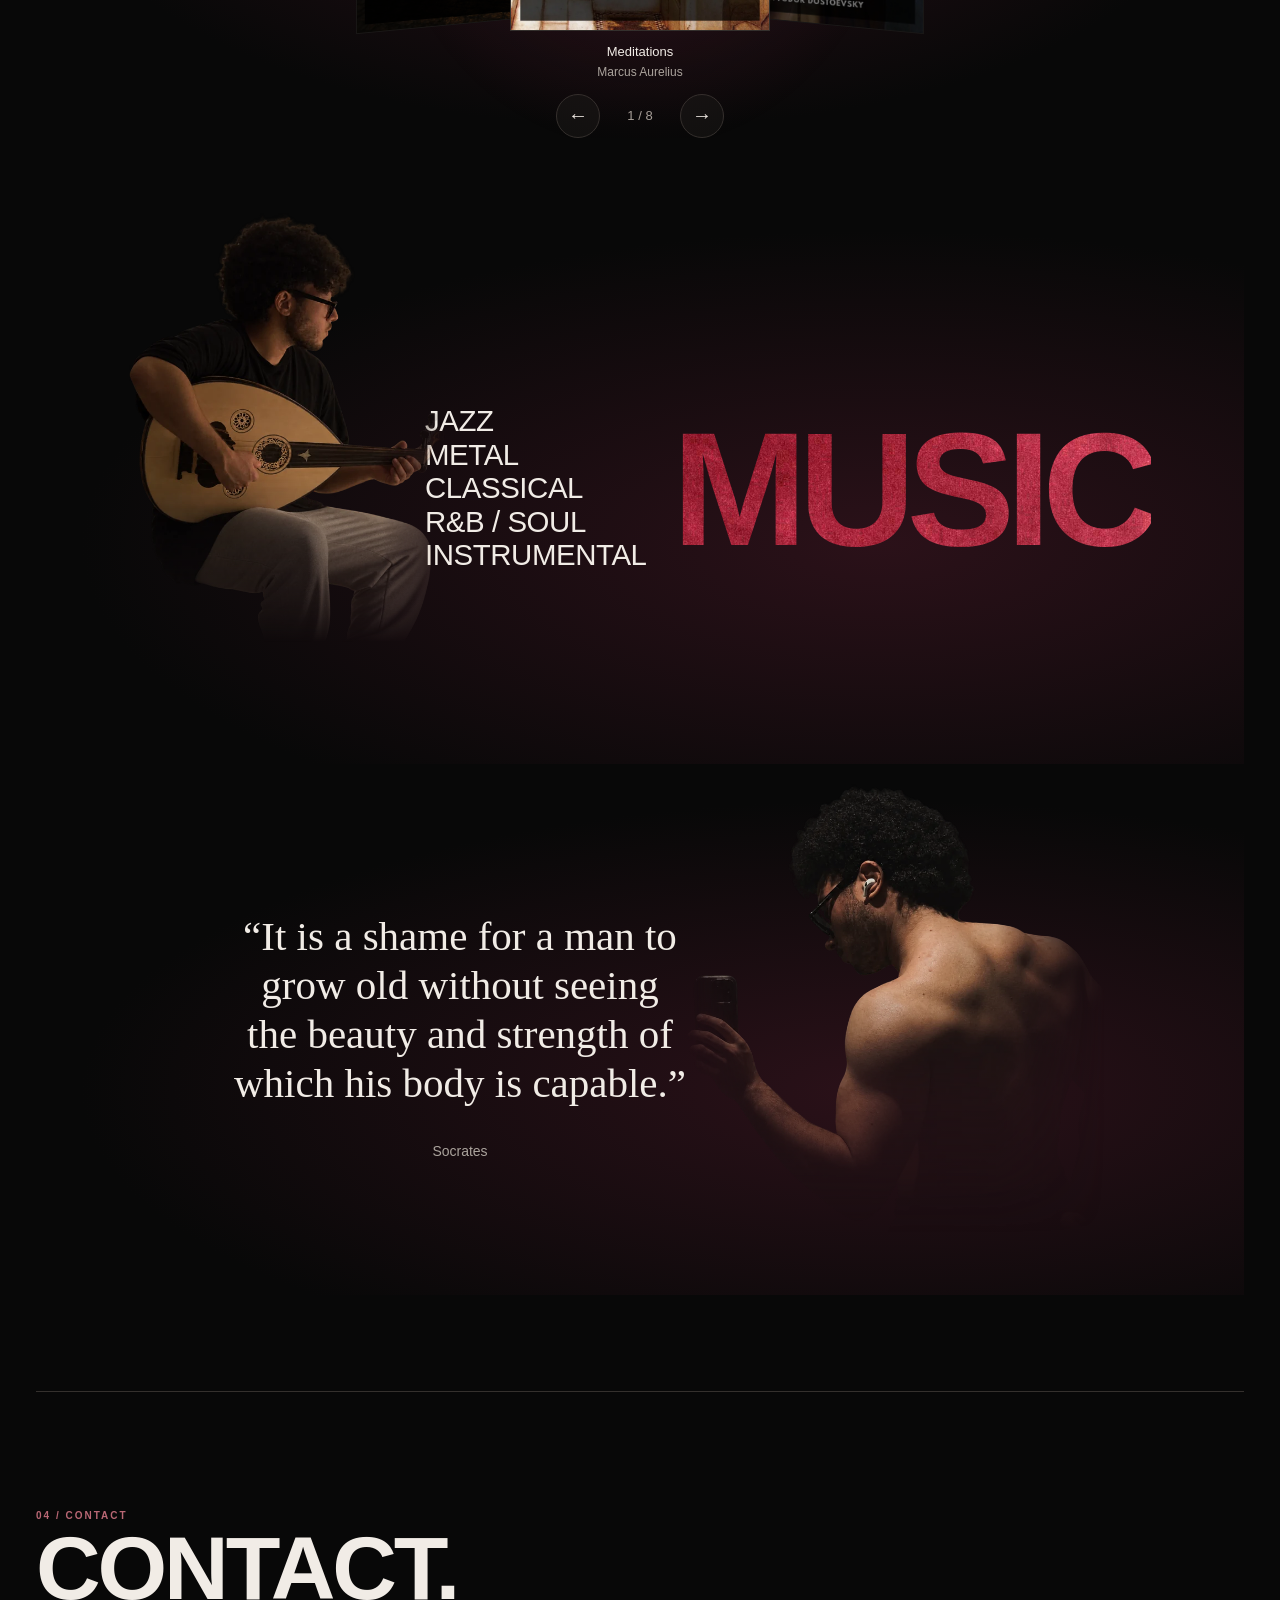
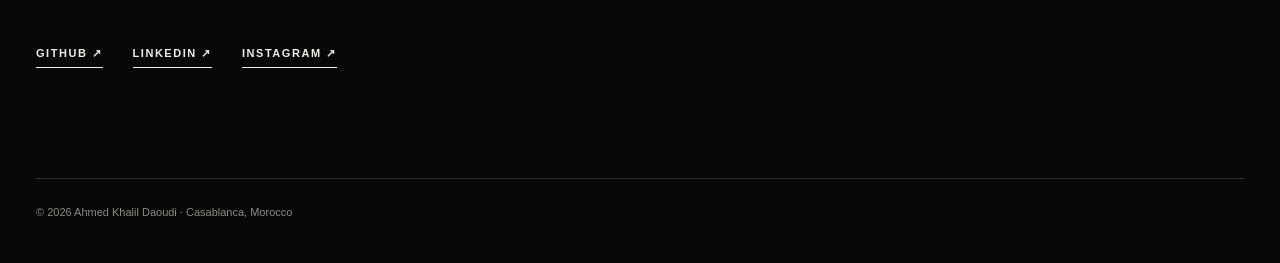
==== commit c899b046: "Give collection carousels a coverflow layout" ====
--- a/index.html
+++ b/index.html
@@ -47,25 +47,33 @@
 .fact p{margin:0;color:var(--muted);font-size:14px}
 .collection{margin-top:75px}.collection:first-of-type{margin-top:0}
 .gallery {
-  position:relative; isolation:isolate; width:min(50%,225px);
-  margin:0 auto; touch-action:pan-y;
-}
-.games .gallery { width:min(57%,420px); }
-.gallery::before,.gallery::after {
-  content:""; position:absolute; z-index:-1;
-  inset:0 0 auto; aspect-ratio:var(--art-ratio);
-  background:#21141a; border:1px solid #51303c;
-  border-radius:4px;
-}
-.gallery::before { transform:rotate(-6deg); }
-.gallery::after { transform:rotate(5deg); }
-.gallery figure[data-direction] { animation:card-swap 280ms ease-out; }
-.gallery figure[data-direction="previous"] { --card-entry:-32px; }
-@keyframes card-swap {
-  from { transform:translateX(var(--card-entry,32px)) rotate(2deg); opacity:.35; }
-  to { transform:none; opacity:1; }
-}
-@media(prefers-reduced-motion:reduce) { .gallery figure[data-direction] { animation:none; } }
+  position:relative; display:grid; isolation:isolate;
+  width:min(48%,260px); margin:0 auto;
+  perspective:1000px; touch-action:pan-y; cursor:grab; user-select:none;
+}
+.gallery:active { cursor:grabbing; }
+.games .gallery { width:min(51%,445px); }
+.gallery::before {
+  content:""; position:absolute; z-index:-1; inset:-20% -55%;
+  background:radial-gradient(ellipse,#5b223550,transparent 67%);
+  pointer-events:none;
+}
+.gallery figure {
+  grid-area:1 / 1; visibility:hidden; opacity:0; pointer-events:none;
+  transition:transform 460ms cubic-bezier(.22,.75,.25,1), opacity 380ms, filter 380ms;
+}
+.gallery figure[data-slot="current"] {
+  visibility:visible; opacity:1; z-index:2; transform:translateZ(0);
+  pointer-events:auto;
+}
+.gallery figure:is([data-slot="previous"],[data-slot="next"]) {
+  visibility:visible; opacity:1; filter:brightness(.48); z-index:1;
+  transform:translateX(var(--card-offset)) translateY(5%) rotateY(var(--card-tilt)) scale(.83);
+}
+.gallery figure[data-slot="previous"] { --card-offset:-68%; --card-tilt:33deg; }
+.gallery figure[data-slot="next"] { --card-offset:68%; --card-tilt:-33deg; }
+.gallery figure:not([data-slot="current"]) figcaption { visibility:hidden; }
+@media(prefers-reduced-motion:reduce) { .gallery figure { transition:none; } }
 .deck-controls { display:flex; justify-content:center; align-items:center; gap:16px; margin-top:14px; }
 .deck-controls button {
   min-width:44px; min-height:44px; padding:0;
@@ -131,12 +139,12 @@
       font-weight:900; line-height:.86; letter-spacing:-.055em; text-transform:uppercase;
     }
     .collection-deck {
-      position:relative; isolation:isolate; container-type:inline-size;
+      position:relative; isolation:isolate; container-type:inline-size; overflow:clip;
       padding-block:clamp(24px,5vw,65px) 0;
       background:radial-gradient(ellipse at center,#2b1119,transparent 68%);
     }
     .collection-deck h3 {
-      position:absolute; z-index:-1; inset:0 0 64px;
+      pointer-events:none; position:absolute; z-index:-1; inset:0 0 64px;
       display:grid; place-items:center; margin:0;
       font-size:clamp(48px,22cqw,300px); white-space:nowrap;
     }
@@ -323,18 +331,21 @@
         next.setAttribute('aria-label', 'Next ' + title.textContent + ' card');
         const position = document.createElement('output');
         let active = 0;
-        cards.forEach((card, index) => { card.hidden = index !== active; });
-        position.textContent = '1 / ' + cards.length;
+        function showCards() {
+          cards.forEach((card, index) => {
+            const distance = (index - active + cards.length) % cards.length;
+            card.dataset.slot = distance === 0 ? 'current' :
+              distance === 1 ? 'next' : distance === cards.length - 1 ? 'previous' : 'offstage';
+            card.setAttribute('aria-hidden', String(distance !== 0));
+          });
+          position.textContent = (active + 1) + ' / ' + cards.length;
+          position.setAttribute('aria-label', cards[active].querySelector('figcaption').textContent);
+        }
         function swap(direction) {
-          cards[active].hidden = true;
-          delete cards[active].dataset.direction;
           active = (active + direction + cards.length) % cards.length;
-          const card = cards[active];
-          card.hidden = false;
-          card.dataset.direction = direction < 0 ? 'previous' : 'next';
-          position.textContent = (active + 1) + ' / ' + cards.length;
-          position.setAttribute('aria-label', card.querySelector('figcaption').textContent);
+          showCards();
         }
+        showCards();
         previous.addEventListener('click', () => swap(-1));
         next.addEventListener('click', () => swap(1));
         controls.addEventListener('keydown', event => {
@@ -344,7 +355,8 @@
         });
         let start;
         gallery.addEventListener('pointerdown', event => {
-          if (event.pointerType !== 'touch' || !event.isPrimary) return;
+          if (!event.isPrimary || event.button !== 0) return;
+          if (event.pointerType === 'mouse') gallery.setPointerCapture(event.pointerId);
           start = {x: event.clientX, y: event.clientY};
         });
         gallery.addEventListener('pointercancel', () => { start = undefined; });
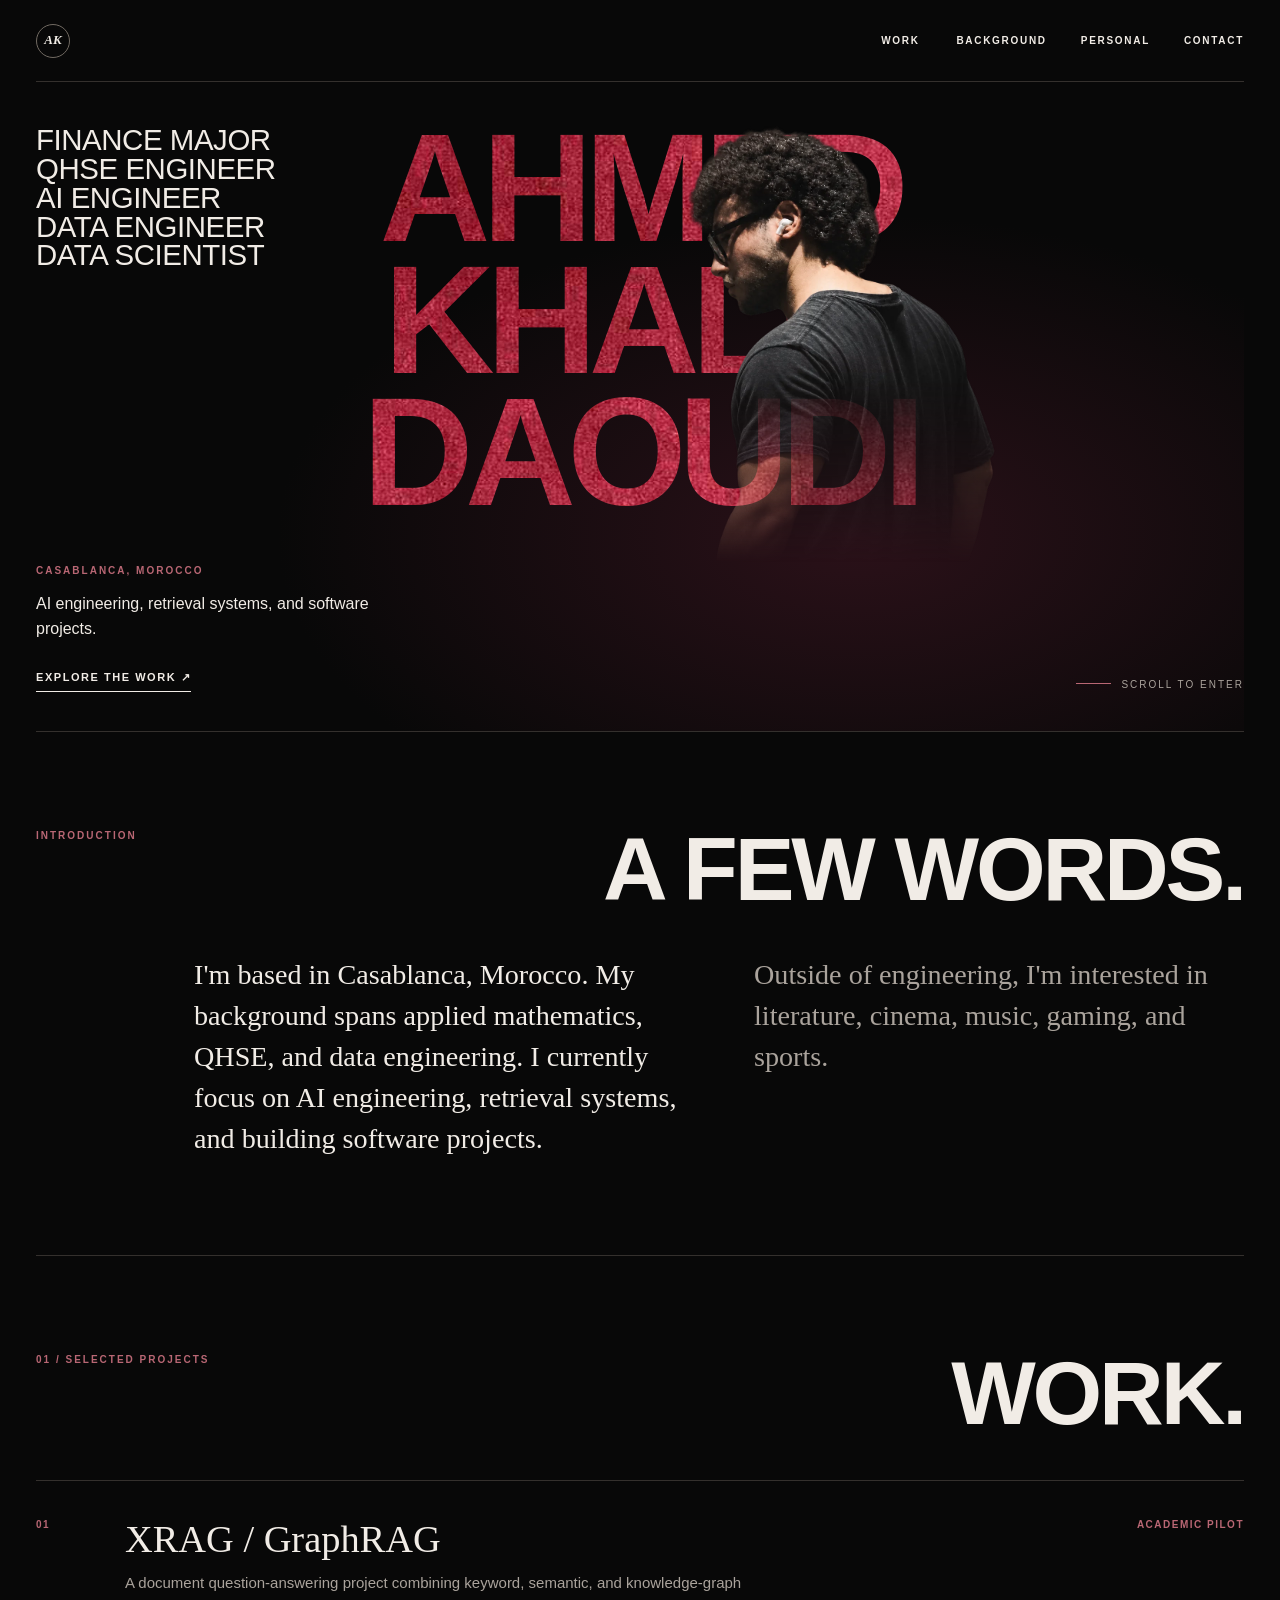
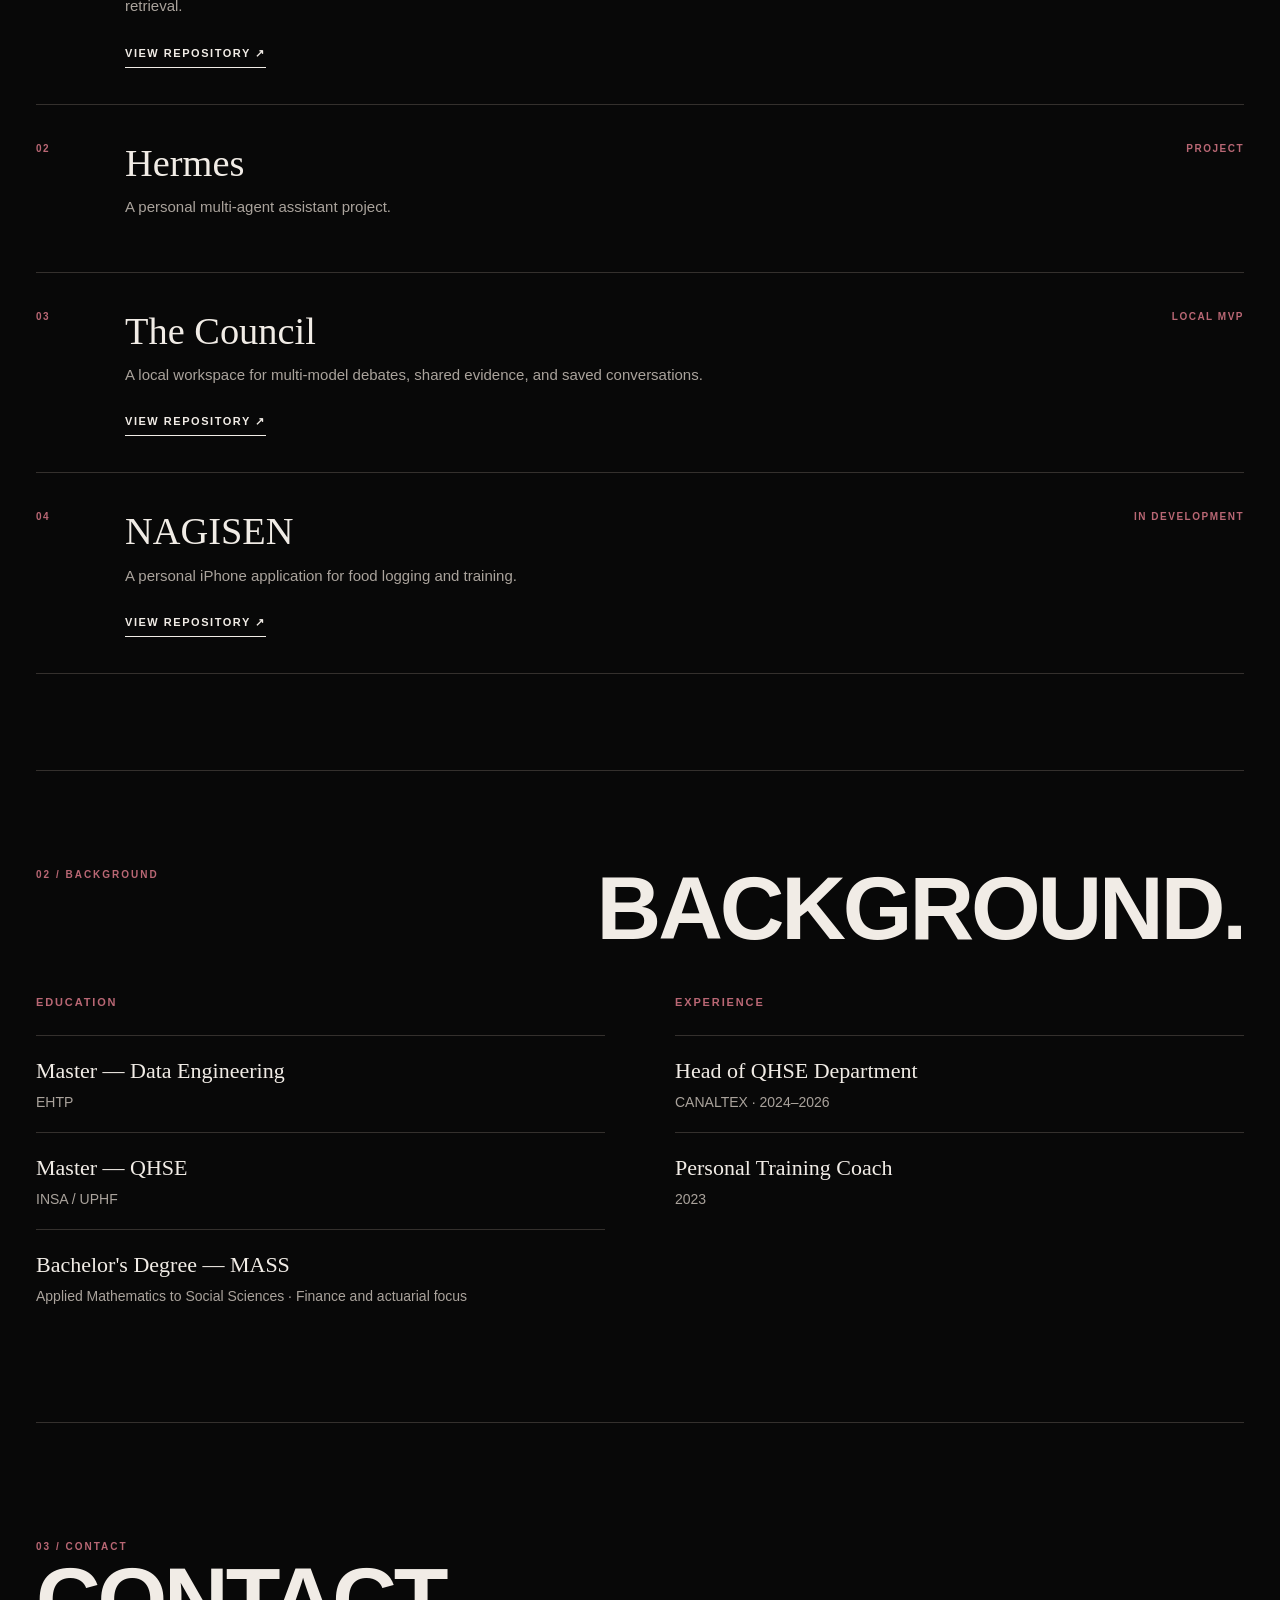
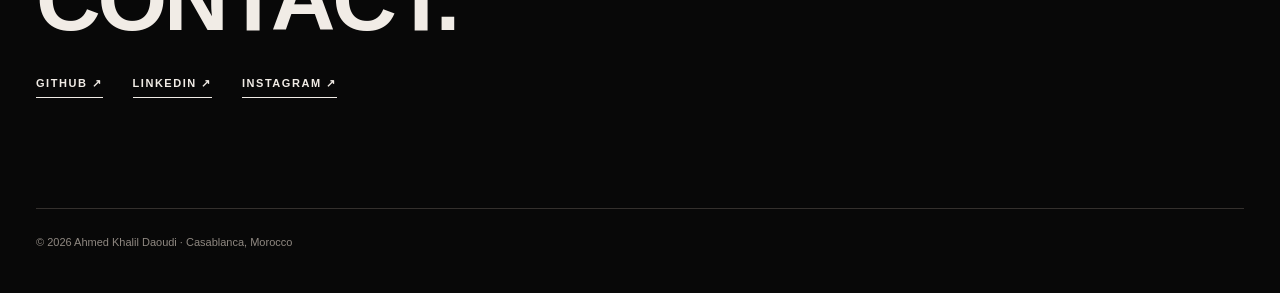
==== commit a1a1459e: "Separate and refine the Personal page" ====
--- a/index.html
+++ b/index.html
@@ -1,185 +1,5 @@
-<!doctype html><html lang="en"><head><meta charset="utf-8"><meta name="viewport" content="width=device-width, initial-scale=1"><link rel="icon" href="data:,"><meta name="theme-color" content="#080808"><meta name="description" content="Ahmed Khalil Daoudi is based in Casablanca and works on AI engineering, retrieval systems, and software projects. Explore his work and personal interests."><link rel="canonical" href="https://daoudiahmedkhalil.com/"><meta property="og:type" content="website"><meta property="og:url" content="https://daoudiahmedkhalil.com/"><meta property="og:title" content="Ahmed Khalil Daoudi"><meta property="og:description" content="Work, background, and personal interests of Ahmed Khalil Daoudi in Casablanca, Morocco."><meta property="og:image" content="https://daoudiahmedkhalil.com/assets/khalil-cutout-v3.webp"><meta name="twitter:card" content="summary_large_image"><title>Ahmed Khalil Daoudi</title><style>    :root { color-scheme: dark; --bg:#080808; --panel:#121110; --ink:#f1ece6; --muted:#aaa39c; --line:#34302d; --accent:#b96774; font-family:Arial,Helvetica,sans-serif; background:var(--bg); color:var(--ink); }
-    * { box-sizing:border-box; }
-    html { scroll-behavior:smooth; }
-    body { margin:0; line-height:1.55; }
-    a { color:inherit; text-decoration:none; }
-    a:focus-visible { outline:2px solid var(--accent); outline-offset:5px; }
-    .shell { width:min(1360px,calc(100% - 72px)); margin-inline:auto; }
-    .masthead { display:flex; justify-content:space-between; align-items:center; min-height:82px; border-bottom:1px solid var(--line); position:relative; z-index:5; }
-    .brand { display:flex; align-items:center; gap:12px; font-size:11px; font-weight:700; text-transform:uppercase; letter-spacing:.16em; }
-    .brand-mark { display:grid; place-items:center; width:34px; height:34px; border:1px solid #716a62; border-radius:50%; font-family:Georgia,serif; font-size:13px; font-style:italic; letter-spacing:0; }
-    nav { display:flex; gap:34px; font-size:10px; font-weight:700; letter-spacing:.17em; text-transform:uppercase; }
-    nav a { display:inline-flex; align-items:center; justify-content:center; min-height:44px; min-width:44px; }
-    nav a:hover, .text-link:hover { color:var(--accent); }
-    section { scroll-margin-top:25px; }
-    .hero { min-height:720px; position:relative; overflow:hidden; border-bottom:1px solid var(--line); }
-    .hero::before { content:""; position:absolute; inset:0; background:radial-gradient(ellipse at 68% 70%,#2b1119 0,transparent 50%); }
-    .hero-top { display:flex; justify-content:space-between; align-items:start; gap:30px; position:relative; z-index:3; padding-top:44px; }
-    .role-stack { font-family:Impact,"Arial Narrow",sans-serif; font-size:clamp(20px,2.3vw,32px); line-height:.98; text-transform:uppercase; letter-spacing:-.015em; }
-    .role-stack span { display:block; }
-    .hero-name { position:absolute; z-index:1; top:44px; left:0; right:0; margin:0; color:var(--accent); background:var(--accent) url("assets/burgundy-texture.png") center/cover; -webkit-background-clip:text; background-clip:text; -webkit-text-fill-color:transparent; filter:brightness(2.8); font-family:Impact,"Arial Narrow",sans-serif; font-size:clamp(76px,14.5vw,210px); font-weight:900; line-height:.82; letter-spacing:-.055em; text-align:center; text-transform:uppercase; }
-    .hero-name span { display:block; white-space:nowrap; }
-    .hero-name span + span { margin-top:.04em; }
-    .portrait { position:absolute; z-index:2; height:min(86%,670px); width:auto; max-width:none; right:16%; top:44px; object-fit:contain; -webkit-mask-image:linear-gradient(to bottom,#000 0 45%,transparent 78%); mask-image:linear-gradient(to bottom,#000 0 45%,transparent 78%); }
-    .hero-bottom { position:absolute; z-index:3; left:0; right:0; bottom:39px; display:flex; justify-content:space-between; align-items:end; gap:20px; }
-    .eyebrow { color:var(--accent); font-size:10px; font-weight:700; text-transform:uppercase; letter-spacing:.2em; }
-    .hero-bottom p { max-width:350px; margin:11px 0 22px; color:var(--ink); font-size:16px; }
-    .text-link { display:inline-block; padding-bottom:5px; border-bottom:1px solid currentColor; font-size:11px; font-weight:700; text-transform:uppercase; letter-spacing:.14em; }
-    .scroll-cue { color:var(--muted); font-size:10px; letter-spacing:.2em; text-transform:uppercase; }
-    .scroll-cue::before { content:""; display:inline-block; width:35px; height:1px; margin:0 10px 4px 0; background:var(--accent); }
-
-.section{padding:96px 0;border-bottom:1px solid var(--line)}
-.section-head{display:flex;justify-content:space-between;align-items:start;gap:30px;margin-bottom:45px}
-.section h2,.contact h2{margin:0;font-family:Impact,"Arial Narrow",sans-serif;font-size:clamp(52px,7vw,100px);font-weight:900;line-height:.92;letter-spacing:-.035em;text-transform:uppercase}
-.intro{display:grid;grid-template-columns:1fr 1fr;gap:70px;max-width:1050px;margin-left:auto}
-.intro p{margin:0;font-family:Georgia,serif;font-size:clamp(20px,2.2vw,29px);line-height:1.45}
-.intro p+p{color:var(--muted)}
-.project-list{border-top:1px solid var(--line)}
-.project{display:grid;grid-template-columns:4rem minmax(0,1fr) 12rem;gap:25px;padding:36px 0;border-bottom:1px solid var(--line);align-items:start}
-.project-number,.project-status{color:var(--accent);font-size:10px;font-weight:700;letter-spacing:.15em;text-transform:uppercase}
-.project h3{margin:0 0 10px;font-family:Georgia,serif;font-size:clamp(29px,3vw,43px);font-weight:400;line-height:1.15}
-.project p{max-width:620px;margin:0 0 18px;color:var(--muted);font-size:15px}
-.project .text-link{margin-top:9px}.project-status{text-align:right}
-.facts{display:grid;grid-template-columns:1fr 1fr;gap:70px}
-.facts h3{margin:0 0 24px;color:var(--accent);font-size:11px;letter-spacing:.17em;text-transform:uppercase}
-.fact{padding:18px 0;border-top:1px solid var(--line)}
-.fact h4{margin:0 0 4px;font-family:Georgia,serif;font-size:22px;font-weight:400}
-.fact p{margin:0;color:var(--muted);font-size:14px}
-.collection{margin-top:75px}.collection:first-of-type{margin-top:0}
-.gallery {
-  position:relative; display:grid; isolation:isolate;
-  width:min(48%,260px); margin:0 auto;
-  perspective:1000px; touch-action:pan-y; cursor:grab; user-select:none;
-}
-.gallery:active { cursor:grabbing; }
-.games .gallery { width:min(51%,445px); }
-.gallery::before {
-  content:""; position:absolute; z-index:-1; inset:-20% -55%;
-  background:radial-gradient(ellipse,#5b223550,transparent 67%);
-  pointer-events:none;
-}
-.gallery figure {
-  grid-area:1 / 1; visibility:hidden; opacity:0; pointer-events:none;
-  transition:transform 460ms cubic-bezier(.22,.75,.25,1), opacity 380ms, filter 380ms;
-}
-.gallery figure[data-slot="current"] {
-  visibility:visible; opacity:1; z-index:2; transform:translateZ(0);
-  pointer-events:auto;
-}
-.gallery figure:is([data-slot="previous"],[data-slot="next"]) {
-  visibility:visible; opacity:1; filter:brightness(.48); z-index:1;
-  transform:translateX(var(--card-offset)) translateY(5%) rotateY(var(--card-tilt)) scale(.83);
-}
-.gallery figure[data-slot="previous"] { --card-offset:-68%; --card-tilt:33deg; }
-.gallery figure[data-slot="next"] { --card-offset:68%; --card-tilt:-33deg; }
-.gallery figure:not([data-slot="current"]) figcaption { visibility:hidden; }
-@media(prefers-reduced-motion:reduce) { .gallery figure { transition:none; } }
-.deck-controls { display:flex; justify-content:center; align-items:center; gap:16px; margin-top:14px; }
-.deck-controls button {
-  min-width:44px; min-height:44px; padding:0;
-  border:1px solid var(--line); border-radius:50%;
-  background:var(--panel); color:var(--ink); font-size:20px; cursor:pointer;
-}
-.deck-controls button:hover { border-color:var(--accent); }
-.deck-controls button:focus-visible { outline:2px solid var(--accent); outline-offset:3px; }
-.deck-controls output { min-width:48px; text-align:center; color:var(--muted); font-size:13px; }
-.gallery figure{min-width:0;margin:0}
-.collection{--art-ratio:2/3}
-.games{--art-ratio:16/9}
-.gallery figure > :is(img,.art,.book-cover){
-  width:100%;
-  aspect-ratio:var(--art-ratio);
-  border:1px solid var(--line);
-  background:#14100f;
-}
-.art{display:grid;place-items:center;padding:20px;color:#766d67;text-align:center;font-family:Georgia,serif;font-size:clamp(20px,2vw,30px);line-height:1.1}
-.gallery img{display:block;width:100%;height:auto;object-fit:contain}
-.cinema img[src="assets/films/i-origins.webp"],
-.cinema img[src="assets/films/decision-to-leave.webp"],
-.games img[src="assets/games/cyberpunk-2077.webp"],
-.games img[src="assets/games/elden-ring.webp"],
-.games img[src="assets/games/bloodborne.webp"],
-.games img[src="assets/games/witcher-3.webp"]{object-fit:cover}
-.games img[src="assets/games/cyberpunk-2077.webp"]{object-position:right center}
-.book-cover{position:relative;container-type:inline-size}
-.book-cover img{height:100%}
-.book-cover-label{position:absolute;inset:auto 3.6% 2.4%;min-height:20.5%;display:grid;align-content:center;gap:1.5cqw;padding:3% 4%;background:rgba(0,0,0,.88);color:#fff;text-align:center;text-transform:uppercase;font-size:6.5cqw;line-height:1.05;font-weight:700}
-.book-cover-label span{font-size:3.9cqw;letter-spacing:.06em}
-.gallery figcaption{text-align:center;padding:12px 4px 0;min-height:48px;font-size:13px;line-height:1.35}
-.gallery figcaption span{display:block;margin-top:3px;color:var(--muted);font-size:12px}
-.contact{padding:110px 0}.contact-links{display:flex;gap:30px;flex-wrap:wrap;margin-top:35px}
-footer{display:flex;justify-content:space-between;gap:20px;padding:25px 0 42px;border-top:1px solid var(--line);color:#8f8881;font-size:11px}
-@media(max-width:900px){.section{padding:75px 0}.intro,.facts{gap:35px}}
-@media(max-width:600px){nav{gap:8px;font-size:12px;letter-spacing:0}.section-head{display:block}.section-head h2{margin-top:15px}.intro,.facts{grid-template-columns:1fr}.project{grid-template-columns:2.5rem 1fr;gap:13px}.project-status{grid-column:2;text-align:left}.section h2,.contact h2{font-size:clamp(47px,13vw,70px)}.contact{padding:90px 0}footer{flex-direction:column}}
-@media(prefers-reduced-motion:reduce){html{scroll-behavior:auto}}
-
-@media (min-width:901px) and (max-height:950px) { .hero{min-height:650px} .hero-name{font-size:clamp(76px,12vw,170px)} .portrait{height:560px} }
-@media (max-width:900px) { .shell{width:min(100% - 36px,700px)} .hero{min-height:650px} .hero-name{font-size:clamp(58px,14.5vw,110px)} .portrait{height:60%;right:5%} }
-@media (max-width:600px) { .masthead{min-height:70px} .brand{font-size:9px;letter-spacing:.06em} .brand-mark{width:30px;height:30px} nav{gap:8px;font-size:12px;letter-spacing:0} .hero{min-height:700px} .hero-top{padding-top:25px} .role-stack{display:grid;grid-template-columns:repeat(2,max-content);gap:5px 17px;font-size:15px;line-height:1} .hero-name{top:115px;left:0;right:0;font-size:clamp(66px,19vw,82px);text-align:left} .portrait{top:318px;height:430px;right:-15%;-webkit-mask-image:linear-gradient(to bottom,#000 0 35%,transparent 65%);mask-image:linear-gradient(to bottom,#000 0 35%,transparent 65%)} .hero-bottom{bottom:25px} .hero-bottom p{max-width:245px;font-size:13px} .scroll-cue{display:none} }
-    .interest-stage {
-      display:grid; align-items:center; container-type:inline-size;
-      justify-content:center; margin-top:20px;
-      background:radial-gradient(ellipse at 70% 60%,#2b1119,transparent 67%);
-    }
-    #music .interest-stage {
-      grid-template-columns:minmax(0,clamp(88px,28cqw,270px)) max-content max-content;
-      column-gap:clamp(8px,2cqw,28px); padding-inline:2%;
-    }
-    #music .interest-portrait {
-      z-index:1; width:calc(100% + clamp(14px,4cqw,50px)); height:auto;
-      mask-image:
-        linear-gradient(to bottom,#000 0 48%,transparent 78%),
-        linear-gradient(to right,#000 0 80%,transparent 100%);
-      mask-composite:intersect;
-    }
-    .interest-lettering {
-      background:var(--accent) url("assets/burgundy-texture.png") center/cover;
-      background-clip:text; -webkit-text-fill-color:transparent; filter:brightness(2.8);
-      font-family:Impact,"Arial Narrow",sans-serif; font-size:clamp(30px,14cqw,215px);
-      font-weight:900; line-height:.86; letter-spacing:-.055em; text-transform:uppercase;
-    }
-    .collection-deck {
-      position:relative; isolation:isolate; container-type:inline-size; overflow:clip;
-      padding-block:clamp(24px,5vw,65px) 0;
-      background:radial-gradient(ellipse at center,#2b1119,transparent 68%);
-    }
-    .collection-deck h3 {
-      pointer-events:none; position:absolute; z-index:-1; inset:0 0 64px;
-      display:grid; place-items:center; margin:0;
-      font-size:clamp(48px,22cqw,300px); white-space:nowrap;
-    }
-    @media(max-width:600px) {
-      .collection-deck { padding-top:clamp(45px,14cqw,76px); }
-      .collection-deck h3 { inset:0 0 auto; line-height:.9; }
-    }
-    .interest-portrait {
-      display:block; width:100%; height:clamp(125px,37vw,465px);
-      object-fit:contain; object-position:center bottom;
-      mask-image:linear-gradient(to bottom,#000 0 55%,transparent 100%);
-    }
-    .music-genres { margin:0; padding:0; list-style:none; }
-    .music-genres li + li { margin-top:.16em; }
-    #sports .interest-stage { grid-template-columns:minmax(0,min(59%,570px)) minmax(0,min(39%,360px)); }
-    #sports .interest-portrait {
-      opacity:.85; width:calc(100% + clamp(18px,5cqw,68px)); height:auto;
-      margin-left:calc(-1 * clamp(18px,5cqw,68px));
-      mask-image:
-        linear-gradient(to bottom,#000 0 40%,transparent 88%),
-        linear-gradient(to right,transparent,#000 18% calc(100% - clamp(36px,9cqw,110px)),transparent 100%);
-      mask-composite:intersect;
-    }
-    .interest-quote {
-      margin:0; padding:16px 0; text-align:center;
-      font:clamp(16px,3.4cqw,41px)/1.2 Georgia,serif;
-      text-wrap:balance;
-    }
-    .interest-quote p { margin:0 0 10px; }
-    .interest-quote cite { font:14px/1.5 Arial,sans-serif; color:var(--muted); }
-    @media(max-width:600px) {
-      .music-genres.role-stack { display:block; font-size:clamp(10px,3.2vw,15px); }
-    }
-</style></head><body>
-  <header class="masthead shell"><a class="brand" href="#top" aria-label="Ahmed Khalil Daoudi, home"><span class="brand-mark">AK</span></a><nav aria-label="Main navigation"><a href="#work">Work</a><a href="#background">Background</a><a href="#personal">Personal</a><a href="#contact">Contact</a></nav></header>
+<!doctype html><html lang="en"><head><meta charset="utf-8"><meta name="viewport" content="width=device-width, initial-scale=1"><link rel="icon" href="data:,"><meta name="theme-color" content="#080808"><meta name="description" content="Ahmed Khalil Daoudi is based in Casablanca and works on AI engineering, retrieval systems, and software projects. Explore his work and personal interests."><link rel="canonical" href="https://daoudiahmedkhalil.com/"><meta property="og:type" content="website"><meta property="og:url" content="https://daoudiahmedkhalil.com/"><meta property="og:title" content="Ahmed Khalil Daoudi"><meta property="og:description" content="Work, background, and personal interests of Ahmed Khalil Daoudi in Casablanca, Morocco."><meta property="og:image" content="https://daoudiahmedkhalil.com/assets/khalil-cutout-v3.webp"><meta name="twitter:card" content="summary_large_image"><title>Ahmed Khalil Daoudi</title><link rel="stylesheet" href="site.css"></head><body>
+  <header class="masthead shell"><a class="brand" href="#top" aria-label="Ahmed Khalil Daoudi, home"><span class="brand-mark">AK</span></a><nav aria-label="Main navigation"><a href="#work">Work</a><a href="#background">Background</a><a href="personal.html">Personal</a><a href="#contact">Contact</a></nav></header>
   <main id="top" class="shell">
     <section class="hero" aria-labelledby="hero-title">
       <div class="hero-top">
@@ -205,175 +25,17 @@
       <article class="fact"><h4>Head of QHSE Department</h4><p>CANALTEX · 2024–2026</p></article>
       <article class="fact"><h4>Personal Training Coach</h4><p>2023</p></article>
     </div></div></section>
-    <section id="personal" class="section" aria-labelledby="personal-title"><div class="section-head"><span class="eyebrow">03 / Personal</span><h2 id="personal-title">Personal.</h2></div><div id="collections"></div>
-      <section id="sports" class="collection" aria-label="Sports">
-        <div class="interest-stage">
-          <blockquote class="interest-quote">
-            <p>“It is a shame for a man to grow old without seeing the beauty and strength of which his body is capable.”</p>
-            <cite>Socrates</cite>
-          </blockquote>
-          <img class="interest-portrait" src="assets/portraits/sports-profile.webp" width="480" height="600" alt="Ahmed in a side profile mirror portrait" loading="lazy">
-        </div>
-      </section>
-    </section>
-    <section id="contact" class="contact" aria-labelledby="contact-title"><span class="eyebrow">04 / Contact</span><h2 id="contact-title">Contact.</h2><div class="contact-links"><a class="text-link" href="https://github.com/AhmedkhalilDAOUDI">GitHub ↗</a><a class="text-link" href="https://www.linkedin.com/in/ahmed-khalil-daoudi-94900922b">LinkedIn ↗</a><a class="text-link" href="https://www.instagram.com/ewa_khalil/">Instagram ↗</a></div></section>
+    <section id="contact" class="contact" aria-labelledby="contact-title"><span class="eyebrow">03 / Contact</span><h2 id="contact-title">Contact.</h2><div class="contact-links"><a class="text-link" href="https://github.com/AhmedkhalilDAOUDI">GitHub ↗</a><a class="text-link" href="https://www.linkedin.com/in/ahmed-khalil-daoudi-94900922b">LinkedIn ↗</a><a class="text-link" href="https://www.instagram.com/ewa_khalil/">Instagram ↗</a></div></section>
   </main>
   <footer class="shell"><span>© 2026 Ahmed Khalil Daoudi · Casablanca, Morocco</span></footer>
   <script>
-    const collections = {
-      Cinema: [['I Origins','2014'],['Parasite','2019'],['Heretic','2024'],['Decision to Leave','2022']],
-      Games: [['The Witcher 3: Wild Hunt'],['Sekiro: Shadows Die Twice'],['Bloodborne'],['League of Legends'],['Elden Ring'],['Ghost of Tsushima'],['Dark Souls III'],['The Elder Scrolls V: Skyrim'],['Cyberpunk 2077']],
-      Literature: [['Meditations','Marcus Aurelius'],['The Brothers Karamazov','Fyodor Dostoevsky'],['Crime and Punishment','Fyodor Dostoevsky'],['Anna Karenina','Leo Tolstoy'],['The Death of Ivan Ilyich','Leo Tolstoy'],['Thus Spoke Zarathustra','Friedrich Nietzsche'],['No Longer Human','Osamu Dazai'],['White Nights','Fyodor Dostoevsky']],
-      Music: []
-    };
-    const images = {
-      "The Elder Scrolls V: Skyrim": {"src": "assets/games/skyrim.webp", "width": 1200, "height": 675, "alt": "The Dragonborn in horned armor"},
-      "Cyberpunk 2077": {"src": "assets/games/cyberpunk-2077.webp", "width": 1200, "height": 600, "alt": "Cyberpunk 2077 characters against a yellow city backdrop"},
-      "No Longer Human": {"src": "assets/covers/no-longer-human.webp", "width": 672, "height": 1050, "alt": "Vintage red flower with an eye at its center", "titlePanel": true},
-      "White Nights": {"src": "assets/covers/white-nights.webp", "width": 700, "height": 1050, "alt": "Lamplit riverside promenade at night", "titlePanel": true},
-      "League of Legends": {"src": "assets/games/league-of-legends.webp", "width": 739, "height": 415, "alt": "League of Legends artwork"},
-      "Heretic": {"src": "assets/films/heretic.webp", "width": 771, "height": 1050, "alt": "Heretic artwork"},
-      "Parasite": {"src": "assets/films/parasite.webp", "width": 709, "height": 1050, "alt": "Parasite artwork"},
-      "Decision to Leave": {"src": "assets/films/decision-to-leave.webp", "width": 735, "height": 1050, "alt": "Decision to Leave artwork"},
-      "I Origins": {"src": "assets/films/i-origins.webp", "width": 787, "height": 1050, "alt": "I Origins artwork"},
-      "The Death of Ivan Ilyich": {"src": "assets/covers/death-of-ivan-ilyich.webp", "width": 700, "height": 1050, "alt": "Painting of a reclining man in red", "titlePanel": true},
-      "The Witcher 3: Wild Hunt": {"src": "assets/games/witcher-3.webp", "width": 590, "height": 336, "alt": "The Witcher 3: Wild Hunt artwork"},
-      "Sekiro: Shadows Die Twice": {"src": "assets/games/sekiro.webp", "width": 1100, "height": 619, "alt": "Sekiro: Shadows Die Twice artwork"},
-      "Bloodborne": {"src": "assets/games/bloodborne.webp", "width": 570, "height": 380, "alt": "Bloodborne artwork"},
-      "Elden Ring": {"src": "assets/games/elden-ring.webp", "width": 1200, "height": 600, "alt": "Elden Ring artwork"},
-      "Ghost of Tsushima": {"src": "assets/games/ghost-of-tsushima.webp", "width": 596, "height": 335, "alt": "Ghost of Tsushima artwork"},
-      "Dark Souls III": {"src": "assets/games/dark-souls-3.webp", "width": 1200, "height": 675, "alt": "Dark Souls III artwork"},
-      'Meditations': {src:'assets/covers/meditations.webp',width:700,height:1050,alt:'Cover of the Standard Ebooks edition of Meditations'},
-      'The Brothers Karamazov': {src:'assets/covers/brothers-karamazov.webp',width:700,height:1050,alt:'Cover of the Standard Ebooks edition of The Brothers Karamazov'},
-      'Crime and Punishment': {src:'assets/covers/crime-and-punishment.webp',width:700,height:1050,alt:'Cover of the Standard Ebooks edition of Crime and Punishment'},
-      'Anna Karenina': {src:'assets/covers/anna-karenina.webp',width:700,height:1050,alt:'Cover of the Standard Ebooks edition of Anna Karenina'},
-      'Thus Spoke Zarathustra': {src:'assets/covers/zarathustra.webp',width:700,height:1050,alt:'Cover of the Standard Ebooks edition of Thus Spoke Zarathustra'}
-    };
-    const root = document.querySelector('#collections');
-    for (const [name, entries] of Object.entries(collections)) {
-      const section = document.createElement('section'); section.className = `collection ${name.toLowerCase()}`;
-      const gallery = document.createElement('div'); gallery.className = 'gallery';
-      for (const [label, detail] of entries) {
-        const figure = document.createElement('figure');
-        if (images[label]) {
-          const { titlePanel, ...image } = images[label];
-          const img = document.createElement('img');
-          Object.assign(img, image);
-          img.loading = 'lazy';
-          img.draggable = false;
-          if (titlePanel) {
-            const cover = document.createElement('div');
-            cover.className = 'book-cover';
-            const panel = document.createElement('div');
-            panel.className = 'book-cover-label';
-            panel.setAttribute('aria-hidden', 'true');
-            const author = document.createElement('span');
-            author.textContent = detail;
-            panel.append(label, author);
-            cover.append(img, panel);
-            figure.append(cover);
-          } else {
-            figure.append(img);
-          }
-        } else {
-          const pending = document.createElement('div'); pending.className = 'art'; pending.textContent = 'Artwork pending'; pending.setAttribute('aria-hidden', 'true'); figure.append(pending);
-        }
-        const caption = document.createElement('figcaption'); caption.textContent = label;
-        if (detail) { const secondary = document.createElement('span'); secondary.textContent = detail; caption.append(secondary); }
-        figure.append(caption); gallery.append(figure);
+    const personalAnchors = ['#personal', '#music', '#sports'];
+    function openPersonalAnchor() {
+      if (personalAnchors.includes(location.hash)) {
+        location.replace('personal.html' + location.hash);
       }
-      if (name === 'Music') {
-        const genres = document.createElement('ul');
-        genres.className = 'role-stack music-genres';
-        for (const genre of ['Jazz', 'Metal', 'Classical', 'R&B / Soul', 'Instrumental']) {
-          const item = document.createElement('li');
-          item.textContent = genre;
-          genres.append(item);
-        }
-        section.id = 'music';
-        section.setAttribute('aria-label', 'Music');
-        const stage = document.createElement('div');
-        stage.className = 'interest-stage';
-        const lettering = document.createElement('div');
-        lettering.className = 'interest-lettering';
-        lettering.setAttribute('aria-hidden', 'true');
-        lettering.textContent = 'Music';
-        const portrait = document.createElement('img');
-        Object.assign(portrait, {
-          className: 'interest-portrait',
-          src: 'assets/portraits/music-oud.webp',
-          width: 480,
-          height: 600,
-          alt: 'Ahmed seated and playing the oud',
-          loading: 'lazy'
-        });
-        stage.append(portrait, genres, lettering);
-        section.append(stage);
-      }
-      if (entries.length) {
-        const deck = document.createElement('div');
-        deck.className = 'collection-deck';
-        const title = document.createElement('h3');
-        title.className = 'interest-lettering';
-        title.id = name.toLowerCase() + '-title';
-        title.textContent = name === 'Literature' ? 'Books' : name;
-        section.setAttribute('aria-labelledby', title.id);
-        const cards = Array.from(gallery.children);
-        const controls = document.createElement('div');
-        controls.className = 'deck-controls';
-        const previous = document.createElement('button');
-        previous.type = 'button';
-        previous.textContent = '←';
-        previous.setAttribute('aria-label', 'Previous ' + title.textContent + ' card');
-        const next = document.createElement('button');
-        next.type = 'button';
-        next.textContent = '→';
-        next.setAttribute('aria-label', 'Next ' + title.textContent + ' card');
-        const position = document.createElement('output');
-        let active = 0;
-        function showCards() {
-          cards.forEach((card, index) => {
-            const distance = (index - active + cards.length) % cards.length;
-            card.dataset.slot = distance === 0 ? 'current' :
-              distance === 1 ? 'next' : distance === cards.length - 1 ? 'previous' : 'offstage';
-            card.setAttribute('aria-hidden', String(distance !== 0));
-          });
-          position.textContent = (active + 1) + ' / ' + cards.length;
-          position.setAttribute('aria-label', cards[active].querySelector('figcaption').textContent);
-        }
-        function swap(direction) {
-          active = (active + direction + cards.length) % cards.length;
-          showCards();
-        }
-        showCards();
-        previous.addEventListener('click', () => swap(-1));
-        next.addEventListener('click', () => swap(1));
-        controls.addEventListener('keydown', event => {
-          if (event.key !== 'ArrowLeft' && event.key !== 'ArrowRight') return;
-          event.preventDefault();
-          swap(event.key === 'ArrowLeft' ? -1 : 1);
-        });
-        let start;
-        gallery.addEventListener('pointerdown', event => {
-          if (!event.isPrimary || event.button !== 0) return;
-          if (event.pointerType === 'mouse') gallery.setPointerCapture(event.pointerId);
-          start = {x: event.clientX, y: event.clientY};
-        });
-        gallery.addEventListener('pointercancel', () => { start = undefined; });
-        gallery.addEventListener('pointerup', event => {
-          if (!start || !event.isPrimary) return;
-          const distance = event.clientX - start.x;
-          const vertical = event.clientY - start.y;
-          start = undefined;
-          if (Math.abs(distance) > 35 && Math.abs(distance) > Math.abs(vertical)) {
-            swap(distance < 0 ? 1 : -1);
-          }
-        });
-        controls.append(previous, position, next);
-        deck.append(title, gallery, controls);
-        section.append(deck);
-      }
-      root.append(section);
     }
+    openPersonalAnchor();
+    window.addEventListener('hashchange', openPersonalAnchor);
   </script>
 </body></html>
--- a/site.css
+++ b/site.css
@@ -0,0 +1,186 @@
+:root { color-scheme: dark; --bg:#080808; --panel:#121110; --ink:#f1ece6; --muted:#aaa39c; --line:#34302d; --accent:#b96774; font-family:Arial,Helvetica,sans-serif; background:var(--bg); color:var(--ink); }
+    * { box-sizing:border-box; }
+    html { scroll-behavior:smooth; }
+    body { margin:0; line-height:1.55; }
+    a { color:inherit; text-decoration:none; }
+    a:focus-visible { outline:2px solid var(--accent); outline-offset:5px; }
+    .shell { width:min(1360px,calc(100% - 72px)); margin-inline:auto; }
+    .masthead { display:flex; justify-content:space-between; align-items:center; min-height:82px; border-bottom:1px solid var(--line); position:relative; z-index:5; }
+    .brand { display:flex; align-items:center; gap:12px; font-size:11px; font-weight:700; text-transform:uppercase; letter-spacing:.16em; }
+    .brand-mark { display:grid; place-items:center; width:34px; height:34px; border:1px solid #716a62; border-radius:50%; font-family:Georgia,serif; font-size:13px; font-style:italic; letter-spacing:0; }
+    nav { display:flex; gap:34px; font-size:10px; font-weight:700; letter-spacing:.17em; text-transform:uppercase; }
+    nav a { display:inline-flex; align-items:center; justify-content:center; min-height:44px; min-width:44px; }
+    nav a:hover, .text-link:hover { color:var(--accent); }
+    section { scroll-margin-top:25px; }
+    .hero { min-height:720px; position:relative; overflow:hidden; border-bottom:1px solid var(--line); }
+    .hero::before { content:""; position:absolute; inset:0; background:radial-gradient(ellipse at 68% 70%,#2b1119 0,transparent 50%); }
+    .hero-top { display:flex; justify-content:space-between; align-items:start; gap:30px; position:relative; z-index:3; padding-top:44px; }
+    .role-stack { font-family:Impact,"Arial Narrow",sans-serif; font-size:clamp(20px,2.3vw,32px); line-height:.98; text-transform:uppercase; letter-spacing:-.015em; }
+    .role-stack span { display:block; }
+    .hero-name { position:absolute; z-index:1; top:44px; left:0; right:0; margin:0; color:var(--accent); background:var(--accent) url("assets/burgundy-texture.png") center/cover; -webkit-background-clip:text; background-clip:text; -webkit-text-fill-color:transparent; filter:brightness(2.8); font-family:Impact,"Arial Narrow",sans-serif; font-size:clamp(76px,14.5vw,210px); font-weight:900; line-height:.82; letter-spacing:-.055em; text-align:center; text-transform:uppercase; }
+    .hero-name span { display:block; white-space:nowrap; }
+    .hero-name span + span { margin-top:.04em; }
+    .portrait { position:absolute; z-index:2; height:min(86%,670px); width:auto; max-width:none; right:16%; top:44px; object-fit:contain; -webkit-mask-image:linear-gradient(to bottom,#000 0 45%,transparent 78%); mask-image:linear-gradient(to bottom,#000 0 45%,transparent 78%); }
+    .hero-bottom { position:absolute; z-index:3; left:0; right:0; bottom:39px; display:flex; justify-content:space-between; align-items:end; gap:20px; }
+    .eyebrow { color:var(--accent); font-size:10px; font-weight:700; text-transform:uppercase; letter-spacing:.2em; }
+    .hero-bottom p { max-width:350px; margin:11px 0 22px; color:var(--ink); font-size:16px; }
+    .text-link { display:inline-block; padding-bottom:5px; border-bottom:1px solid currentColor; font-size:11px; font-weight:700; text-transform:uppercase; letter-spacing:.14em; }
+    .scroll-cue { color:var(--muted); font-size:10px; letter-spacing:.2em; text-transform:uppercase; }
+    .scroll-cue::before { content:""; display:inline-block; width:35px; height:1px; margin:0 10px 4px 0; background:var(--accent); }
+
+.section{padding:96px 0;border-bottom:1px solid var(--line)}
+.section-head{display:flex;justify-content:space-between;align-items:start;gap:30px;margin-bottom:45px}
+.section :is(h1,h2),.contact h2{margin:0;font-family:Impact,"Arial Narrow",sans-serif;font-size:clamp(52px,7vw,100px);font-weight:900;line-height:.92;letter-spacing:-.035em;text-transform:uppercase}
+.intro{display:grid;grid-template-columns:1fr 1fr;gap:70px;max-width:1050px;margin-left:auto}
+.intro p{margin:0;font-family:Georgia,serif;font-size:clamp(20px,2.2vw,29px);line-height:1.45}
+.intro p+p{color:var(--muted)}
+.project-list{border-top:1px solid var(--line)}
+.project{display:grid;grid-template-columns:4rem minmax(0,1fr) 12rem;gap:25px;padding:36px 0;border-bottom:1px solid var(--line);align-items:start}
+.project-number,.project-status{color:var(--accent);font-size:10px;font-weight:700;letter-spacing:.15em;text-transform:uppercase}
+.project h3{margin:0 0 10px;font-family:Georgia,serif;font-size:clamp(29px,3vw,43px);font-weight:400;line-height:1.15}
+.project p{max-width:620px;margin:0 0 18px;color:var(--muted);font-size:15px}
+.project .text-link{margin-top:9px}.project-status{text-align:right}
+.facts{display:grid;grid-template-columns:1fr 1fr;gap:70px}
+.facts h3{margin:0 0 24px;color:var(--accent);font-size:11px;letter-spacing:.17em;text-transform:uppercase}
+.fact{padding:18px 0;border-top:1px solid var(--line)}
+.fact h4{margin:0 0 4px;font-family:Georgia,serif;font-size:22px;font-weight:400}
+.fact p{margin:0;color:var(--muted);font-size:14px}
+.collection{margin-top:75px}.collection:first-of-type{margin-top:0}
+.gallery {
+  position:relative; display:grid; isolation:isolate;
+  width:min(30%,190px); margin:0 auto;
+  perspective:1000px; touch-action:pan-y; cursor:grab; user-select:none;
+}
+.gallery[data-dragging] { cursor:grabbing; }
+.gallery[data-dragging] figure { transition:none; }
+.gallery:focus-visible { outline:2px solid var(--accent); outline-offset:6px; }
+.games .gallery { width:min(38%,310px); }
+.gallery::before {
+  content:""; position:absolute; z-index:-1; inset:-20% -55%;
+  background:radial-gradient(ellipse,#5b223550,transparent 67%);
+  pointer-events:none;
+}
+.gallery figure {
+  grid-area:1 / 1; visibility:hidden; opacity:0; pointer-events:none;
+  translate:var(--drag-x,0px) 0;
+  transition:translate 300ms ease-out, transform 460ms cubic-bezier(.22,.75,.25,1), opacity 380ms, filter 380ms;
+}
+.gallery figure[data-slot="current"] {
+  visibility:visible; opacity:1; z-index:2; transform:translateZ(0);
+  pointer-events:auto;
+}
+.gallery figure:is([data-slot="previous"],[data-slot="next"]) {
+  visibility:visible; opacity:1; filter:brightness(.48); z-index:1;
+  transform:translateX(var(--card-offset)) translateY(5%) rotateY(var(--card-tilt)) scale(.83);
+}
+.gallery figure[data-slot="previous"] { --card-offset:-68%; --card-tilt:33deg; }
+.gallery figure[data-slot="next"] { --card-offset:68%; --card-tilt:-33deg; }
+.gallery figure:not([data-slot="current"]) figcaption { visibility:hidden; }
+@media(prefers-reduced-motion:reduce) { .gallery figure { transition:none; } }
+.deck-controls {
+  display:flex; justify-content:center; align-items:center; gap:12px;
+  margin:6px 0 0; color:var(--muted); font-size:13px;
+}
+.gallery figure{min-width:0;margin:0}
+.collection{--art-ratio:2/3}
+.games{--art-ratio:16/9}
+.gallery figure > :is(img,.art,.book-cover){
+  width:100%;
+  aspect-ratio:var(--art-ratio);
+  border:1px solid var(--line);
+  background:#14100f;
+}
+.art{display:grid;place-items:center;padding:20px;color:#766d67;text-align:center;font-family:Georgia,serif;font-size:clamp(20px,2vw,30px);line-height:1.1}
+.gallery img{display:block;width:100%;height:auto;object-fit:contain}
+.cinema img[src="assets/films/i-origins.webp"],
+.cinema img[src="assets/films/decision-to-leave.webp"],
+.games img[src="assets/games/cyberpunk-2077.webp"],
+.games img[src="assets/games/elden-ring.webp"],
+.games img[src="assets/games/bloodborne.webp"],
+.games img[src="assets/games/witcher-3.webp"]{object-fit:cover}
+.games img[src="assets/games/cyberpunk-2077.webp"]{object-position:right center}
+.book-cover{position:relative;container-type:inline-size}
+.book-cover img{height:100%}
+.book-cover-label{position:absolute;inset:auto 3.6% 2.4%;min-height:20.5%;display:grid;align-content:center;gap:1.5cqw;padding:3% 4%;background:rgba(0,0,0,.88);color:#fff;text-align:center;text-transform:uppercase;font-size:6.5cqw;line-height:1.05;font-weight:700}
+.book-cover-label span{font-size:3.9cqw;letter-spacing:.06em}
+.gallery figcaption{text-align:center;padding:12px 4px 0;min-height:48px;font-size:13px;line-height:1.35}
+.gallery figcaption span{display:block;margin-top:3px;color:var(--muted);font-size:12px}
+.contact{padding:110px 0}.contact-links{display:flex;gap:30px;flex-wrap:wrap;margin-top:35px}
+footer{display:flex;justify-content:space-between;gap:20px;padding:25px 0 42px;border-top:1px solid var(--line);color:#8f8881;font-size:11px}
+@media(max-width:900px){.section{padding:75px 0}.intro,.facts{gap:35px}}
+@media(max-width:600px){nav{gap:8px;font-size:12px;letter-spacing:0}.section-head{display:block}.section-head :is(h1,h2){margin-top:15px}.intro,.facts{grid-template-columns:1fr}.project{grid-template-columns:2.5rem 1fr;gap:13px}.project-status{grid-column:2;text-align:left}.section :is(h1,h2),.contact h2{font-size:clamp(47px,13vw,70px)}.contact{padding:90px 0}footer{flex-direction:column}}
+@media(prefers-reduced-motion:reduce){html{scroll-behavior:auto}}
+
+@media (min-width:901px) and (max-height:950px) { .hero{min-height:650px} .hero-name{font-size:clamp(76px,12vw,170px)} .portrait{height:560px} }
+@media (max-width:900px) { .shell{width:min(100% - 36px,700px)} .hero{min-height:650px} .hero-name{font-size:clamp(58px,14.5vw,110px)} .portrait{height:60%;right:5%} }
+@media (max-width:600px) { .masthead{min-height:70px} .brand{font-size:9px;letter-spacing:.06em} .brand-mark{width:30px;height:30px} nav{gap:8px;font-size:12px;letter-spacing:0} .hero{min-height:700px} .hero-top{padding-top:25px} .role-stack{display:grid;grid-template-columns:repeat(2,max-content);gap:5px 17px;font-size:15px;line-height:1} .hero-name{top:115px;left:0;right:0;font-size:clamp(66px,19vw,82px);text-align:left} .portrait{top:318px;height:430px;right:-15%;-webkit-mask-image:linear-gradient(to bottom,#000 0 35%,transparent 65%);mask-image:linear-gradient(to bottom,#000 0 35%,transparent 65%)} .hero-bottom{bottom:25px} .hero-bottom p{max-width:245px;font-size:13px} .scroll-cue{display:none} }
+    .interest-stage {
+      display:grid; align-items:center; container-type:inline-size;
+      justify-content:center; margin-top:20px;
+      background:radial-gradient(ellipse at 70% 60%,#2b1119,transparent 67%);
+    }
+    #music .interest-stage {
+      grid-template-columns:minmax(0,1fr) minmax(0,1.05fr) minmax(0,1fr);
+      max-width:1050px; margin-inline:auto;
+    }
+    .music-center { position:relative; z-index:1; text-align:center; }
+    .music-center .interest-lettering { margin:0 0 14px; font-size:clamp(28px,12cqw,125px); }
+    #music .interest-portrait {
+      width:112%; height:auto; justify-self:start;
+      mask-image:
+        linear-gradient(to bottom,#000 0 48%,transparent 78%),
+        linear-gradient(to right,#000 0 72%,transparent 100%);
+      mask-composite:intersect;
+    }
+    #music .music-guitar {
+      justify-self:end; width:150%;
+      mask-image:
+        linear-gradient(to bottom,#000 0 55%,transparent 98%),
+        linear-gradient(to right,transparent 12%,#000 48%);
+    }
+    .interest-lettering {
+      background:var(--accent) url("assets/burgundy-texture.png") center/cover;
+      background-clip:text; -webkit-text-fill-color:transparent; filter:brightness(2.8);
+      font-family:Impact,"Arial Narrow",sans-serif; font-size:clamp(30px,14cqw,215px);
+      font-weight:900; line-height:.86; letter-spacing:-.055em; text-transform:uppercase;
+    }
+    .collection-deck {
+      position:relative; isolation:isolate; container-type:inline-size; overflow:clip;
+      padding-block:clamp(70px,24cqw,290px) 4px;
+      background:radial-gradient(ellipse at center,#2b1119,transparent 68%);
+    }
+    .collection .collection-deck h2,
+    .collection .notes-title {
+      margin:0; text-align:center; white-space:nowrap;
+      font-size:clamp(60px,32cqw,410px); line-height:.88;
+    }
+    .collection .collection-deck h2 {
+      pointer-events:none; position:absolute; z-index:-1; inset:0 0 auto;
+    }
+    #sports { container-type:inline-size; }
+    .collection .notes-title { font-size:clamp(54px,20cqw,190px); }
+    .interest-portrait {
+      display:block; width:100%; height:clamp(125px,37vw,465px);
+      object-fit:contain; object-position:center bottom;
+      mask-image:linear-gradient(to bottom,#000 0 55%,transparent 100%);
+    }
+    .music-genres { margin:0; padding:0; list-style:none; }
+    .music-genres li + li { margin-top:.16em; }
+    #sports .interest-stage { grid-template-columns:minmax(0,min(59%,570px)) minmax(0,min(39%,360px)); }
+    #sports .interest-portrait {
+      opacity:.85; width:calc(100% + clamp(18px,5cqw,68px)); height:auto;
+      margin-left:calc(-1 * clamp(18px,5cqw,68px));
+      mask-image:
+        linear-gradient(to bottom,#000 0 40%,transparent 88%),
+        linear-gradient(to right,transparent 12%,#000 40% calc(100% - clamp(36px,9cqw,110px)),transparent 100%);
+      mask-composite:intersect;
+    }
+    .interest-quote {
+      margin:0; padding:16px 0; text-align:center;
+      font:clamp(16px,3.4cqw,41px)/1.2 Georgia,serif;
+      text-wrap:balance;
+    }
+    .interest-quote p { margin:0 0 10px; }
+    @media(max-width:600px) {
+      .music-genres.role-stack { display:block; font-size:clamp(10px,3.2vw,15px); }
+    }
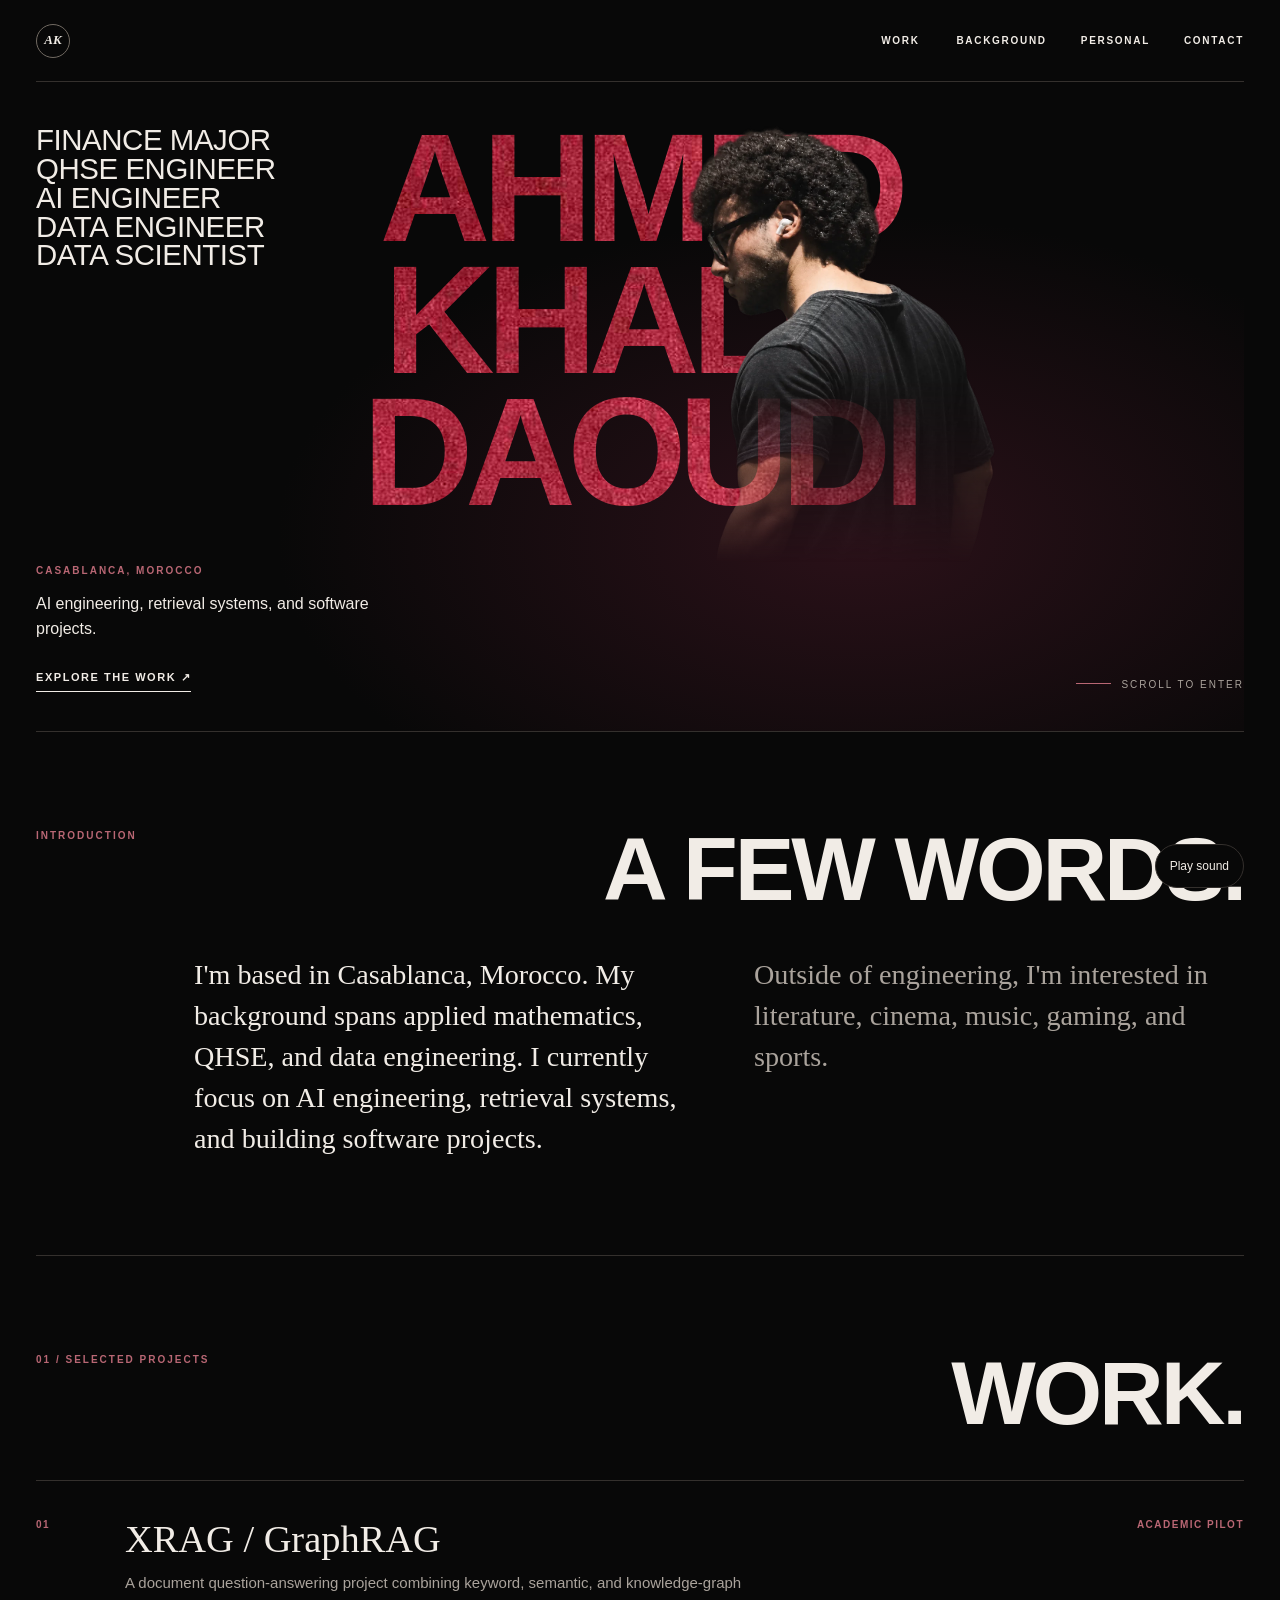
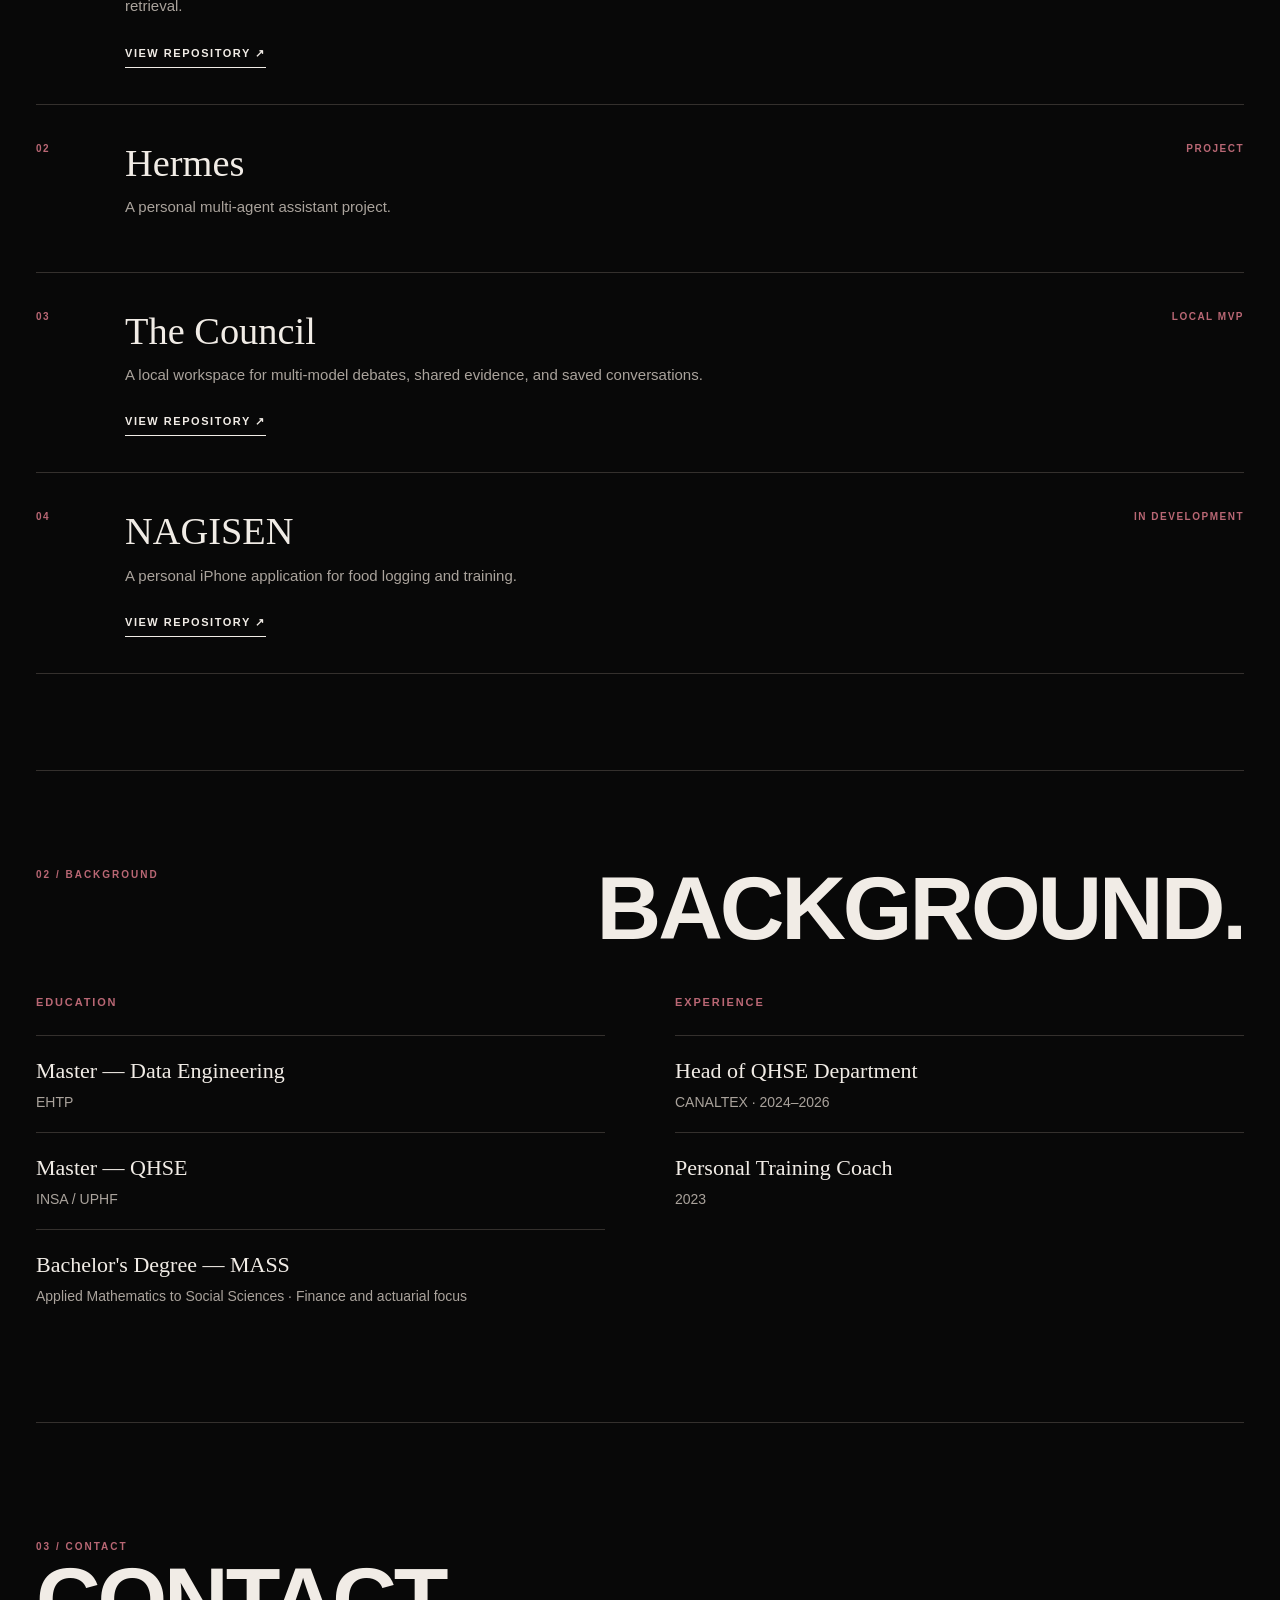
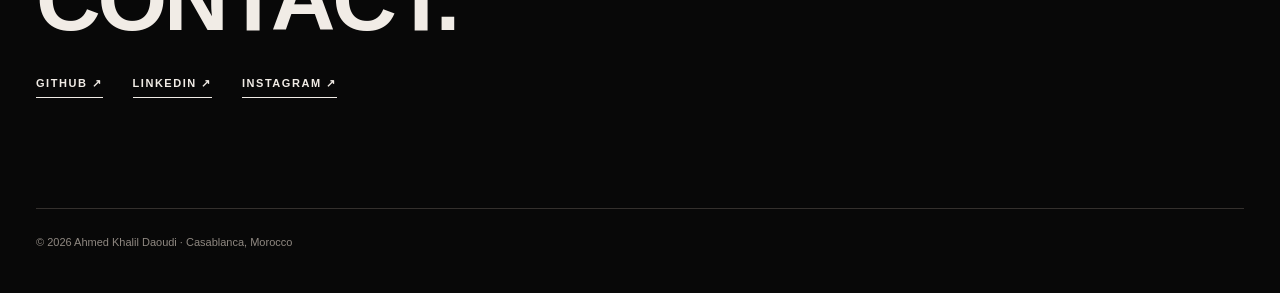
==== commit 8be601a7: "Fade in audio on the homepage" ====
--- a/index.html
+++ b/index.html
@@ -28,6 +28,8 @@
     <section id="contact" class="contact" aria-labelledby="contact-title"><span class="eyebrow">03 / Contact</span><h2 id="contact-title">Contact.</h2><div class="contact-links"><a class="text-link" href="https://github.com/AhmedkhalilDAOUDI">GitHub ↗</a><a class="text-link" href="https://www.linkedin.com/in/ahmed-khalil-daoudi-94900922b">LinkedIn ↗</a><a class="text-link" href="https://www.instagram.com/ewa_khalil/">Instagram ↗</a></div></section>
   </main>
   <footer class="shell"><span>© 2026 Ahmed Khalil Daoudi · Casablanca, Morocco</span></footer>
+  <audio id="homepage-audio" src="assets/homepage-audio.m4a" preload="none"></audio>
+  <button class="sound-toggle" type="button" hidden>Play sound</button>
   <script>
     const personalAnchors = ['#personal', '#music', '#sports'];
     function openPersonalAnchor() {
@@ -37,5 +39,30 @@
     }
     openPersonalAnchor();
     window.addEventListener('hashchange', openPersonalAnchor);
+
+    const audio = document.querySelector('#homepage-audio');
+    const soundToggle = document.querySelector('.sound-toggle');
+
+    function playSound() {
+      audio.play().catch(error => {
+        if (error.name !== 'NotAllowedError' && error.name !== 'AbortError') {
+          soundToggle.textContent = 'Sound unavailable';
+          soundToggle.disabled = true;
+        }
+      });
+    }
+
+    audio.addEventListener('play', () => { soundToggle.textContent = 'Pause sound'; });
+    audio.addEventListener('pause', () => { soundToggle.textContent = 'Play sound'; });
+    audio.addEventListener('ended', () => { soundToggle.textContent = 'Play sound'; });
+    soundToggle.addEventListener('click', () => {
+      if (audio.paused) playSound();
+      else audio.pause();
+    });
+
+    if (!personalAnchors.includes(location.hash)) {
+      soundToggle.hidden = false;
+      playSound();
+    }
   </script>
 </body></html>
--- a/site.css
+++ b/site.css
@@ -11,6 +11,12 @@
     nav { display:flex; gap:34px; font-size:10px; font-weight:700; letter-spacing:.17em; text-transform:uppercase; }
     nav a { display:inline-flex; align-items:center; justify-content:center; min-height:44px; min-width:44px; }
     nav a:hover, .text-link:hover { color:var(--accent); }
+    .sound-toggle {
+      position:fixed; z-index:6; right:clamp(12px,3vw,36px); bottom:max(12px,env(safe-area-inset-bottom));
+      min-height:44px; padding:0 14px; border:1px solid var(--line); border-radius:99px;
+      background:var(--bg); color:var(--ink); font:inherit; font-size:12px; cursor:pointer;
+    }
+    .sound-toggle:focus-visible { outline:2px solid var(--accent); outline-offset:3px; }
     section { scroll-margin-top:25px; }
     .hero { min-height:720px; position:relative; overflow:hidden; border-bottom:1px solid var(--line); }
     .hero::before { content:""; position:absolute; inset:0; background:radial-gradient(ellipse at 68% 70%,#2b1119 0,transparent 50%); }
@@ -49,10 +55,8 @@
 .gallery {
   position:relative; display:grid; isolation:isolate;
   width:min(30%,190px); margin:0 auto;
-  perspective:1000px; touch-action:pan-y; cursor:grab; user-select:none;
+  perspective:1000px;
 }
-.gallery[data-dragging] { cursor:grabbing; }
-.gallery[data-dragging] figure { transition:none; }
 .gallery:focus-visible { outline:2px solid var(--accent); outline-offset:6px; }
 .games .gallery { width:min(38%,310px); }
 .gallery::before {
@@ -61,12 +65,11 @@
   pointer-events:none;
 }
 .gallery figure {
-  grid-area:1 / 1; visibility:hidden; opacity:0; pointer-events:none;
-  translate:var(--drag-x,0px) 0;
-  transition:translate 300ms ease-out, transform 460ms cubic-bezier(.22,.75,.25,1), opacity 380ms, filter 380ms;
+  position:relative; grid-area:1 / 1; visibility:hidden; opacity:0; pointer-events:none;
+  transition:transform 460ms cubic-bezier(.22,.75,.25,1), opacity 380ms, filter 380ms;
 }
 .gallery figure[data-slot="current"] {
-  visibility:visible; opacity:1; z-index:2; transform:translateZ(0);
+  visibility:visible; opacity:1; z-index:2; transform:translateZ(0); pointer-events:auto;
   pointer-events:auto;
 }
 .gallery figure:is([data-slot="previous"],[data-slot="next"]) {
@@ -75,12 +78,14 @@
 }
 .gallery figure[data-slot="previous"] { --card-offset:-68%; --card-tilt:33deg; }
 .gallery figure[data-slot="next"] { --card-offset:68%; --card-tilt:-33deg; }
+.gallery figure button {
+  position:absolute; inset:0 0 auto; width:100%; aspect-ratio:var(--art-ratio);
+  padding:0; border:0; background:transparent; cursor:pointer;
+}
+.gallery figure button:focus-visible { outline:3px solid white; outline-offset:-4px; }
+.gallery figure:has(button:not([hidden])) { pointer-events:auto; }
 .gallery figure:not([data-slot="current"]) figcaption { visibility:hidden; }
 @media(prefers-reduced-motion:reduce) { .gallery figure { transition:none; } }
-.deck-controls {
-  display:flex; justify-content:center; align-items:center; gap:12px;
-  margin:6px 0 0; color:var(--muted); font-size:13px;
-}
 .gallery figure{min-width:0;margin:0}
 .collection{--art-ratio:2/3}
 .games{--art-ratio:16/9}
@@ -121,7 +126,7 @@
     }
     #music .interest-stage {
       grid-template-columns:minmax(0,1fr) minmax(0,1.05fr) minmax(0,1fr);
-      max-width:1050px; margin-inline:auto;
+      max-width:1050px; margin-inline:auto; overflow:clip;
     }
     .music-center { position:relative; z-index:1; text-align:center; }
     .music-center .interest-lettering { margin:0 0 14px; font-size:clamp(28px,12cqw,125px); }
@@ -133,10 +138,11 @@
       mask-composite:intersect;
     }
     #music .music-guitar {
-      justify-self:end; width:150%;
+      justify-self:end; width:280%; translate:5cqw -6cqw;
       mask-image:
         linear-gradient(to bottom,#000 0 55%,transparent 98%),
-        linear-gradient(to right,transparent 12%,#000 48%);
+        linear-gradient(to right,transparent 44%,#000 64%),
+        linear-gradient(to bottom right,#000 0 75%,transparent 94%);
     }
     .interest-lettering {
       background:var(--accent) url("assets/burgundy-texture.png") center/cover;
@@ -146,7 +152,7 @@
     }
     .collection-deck {
       position:relative; isolation:isolate; container-type:inline-size; overflow:clip;
-      padding-block:clamp(70px,24cqw,290px) 4px;
+      display:grid; align-items:center; padding-block:12px 4px;
       background:radial-gradient(ellipse at center,#2b1119,transparent 68%);
     }
     .collection .collection-deck h2,
@@ -155,8 +161,10 @@
       font-size:clamp(60px,32cqw,410px); line-height:.88;
     }
     .collection .collection-deck h2 {
-      pointer-events:none; position:absolute; z-index:-1; inset:0 0 auto;
+      pointer-events:none; grid-area:1 / 1; z-index:-1;
     }
+    .collection-deck .gallery { grid-area:1 / 1; margin-top:48px; }
+    .collection-deck output { position:absolute; width:1px; height:1px; overflow:hidden; clip-path:inset(50%); }
     #sports { container-type:inline-size; }
     .collection .notes-title { font-size:clamp(54px,20cqw,190px); }
     .interest-portrait {
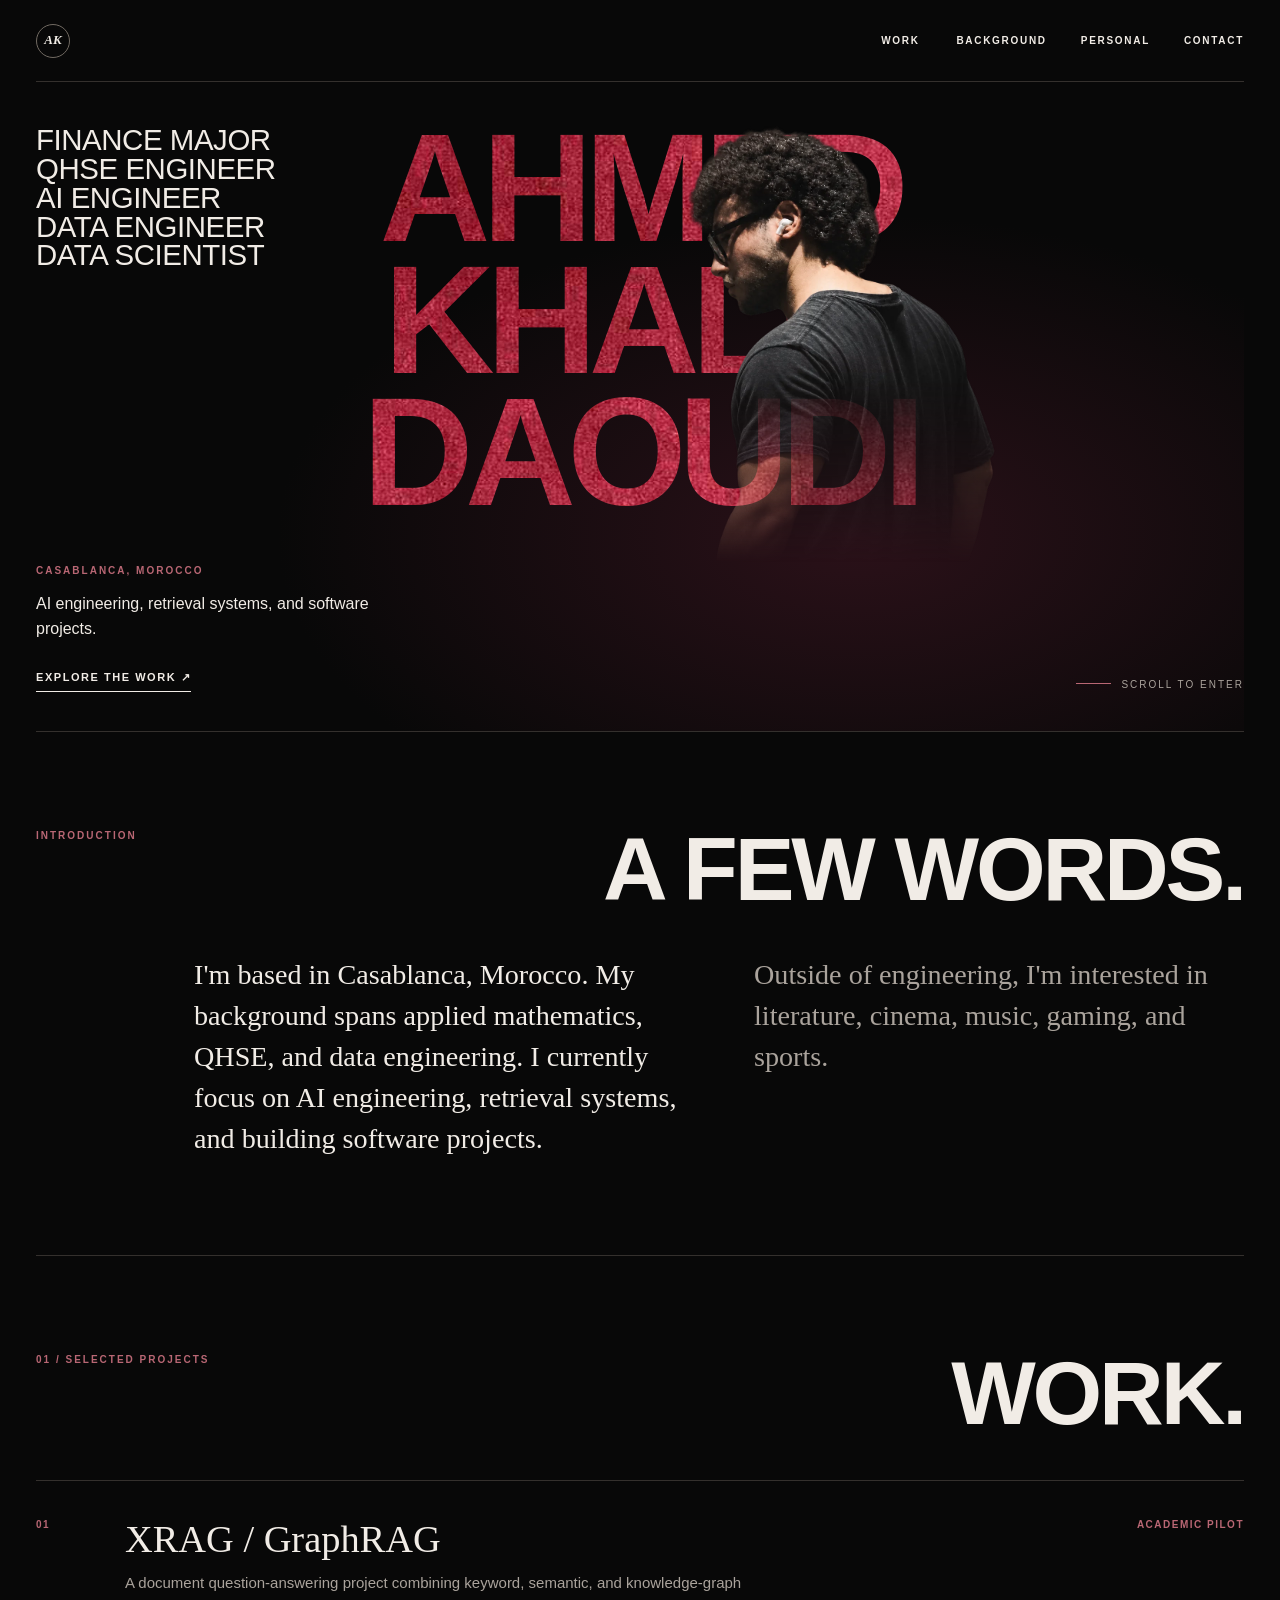
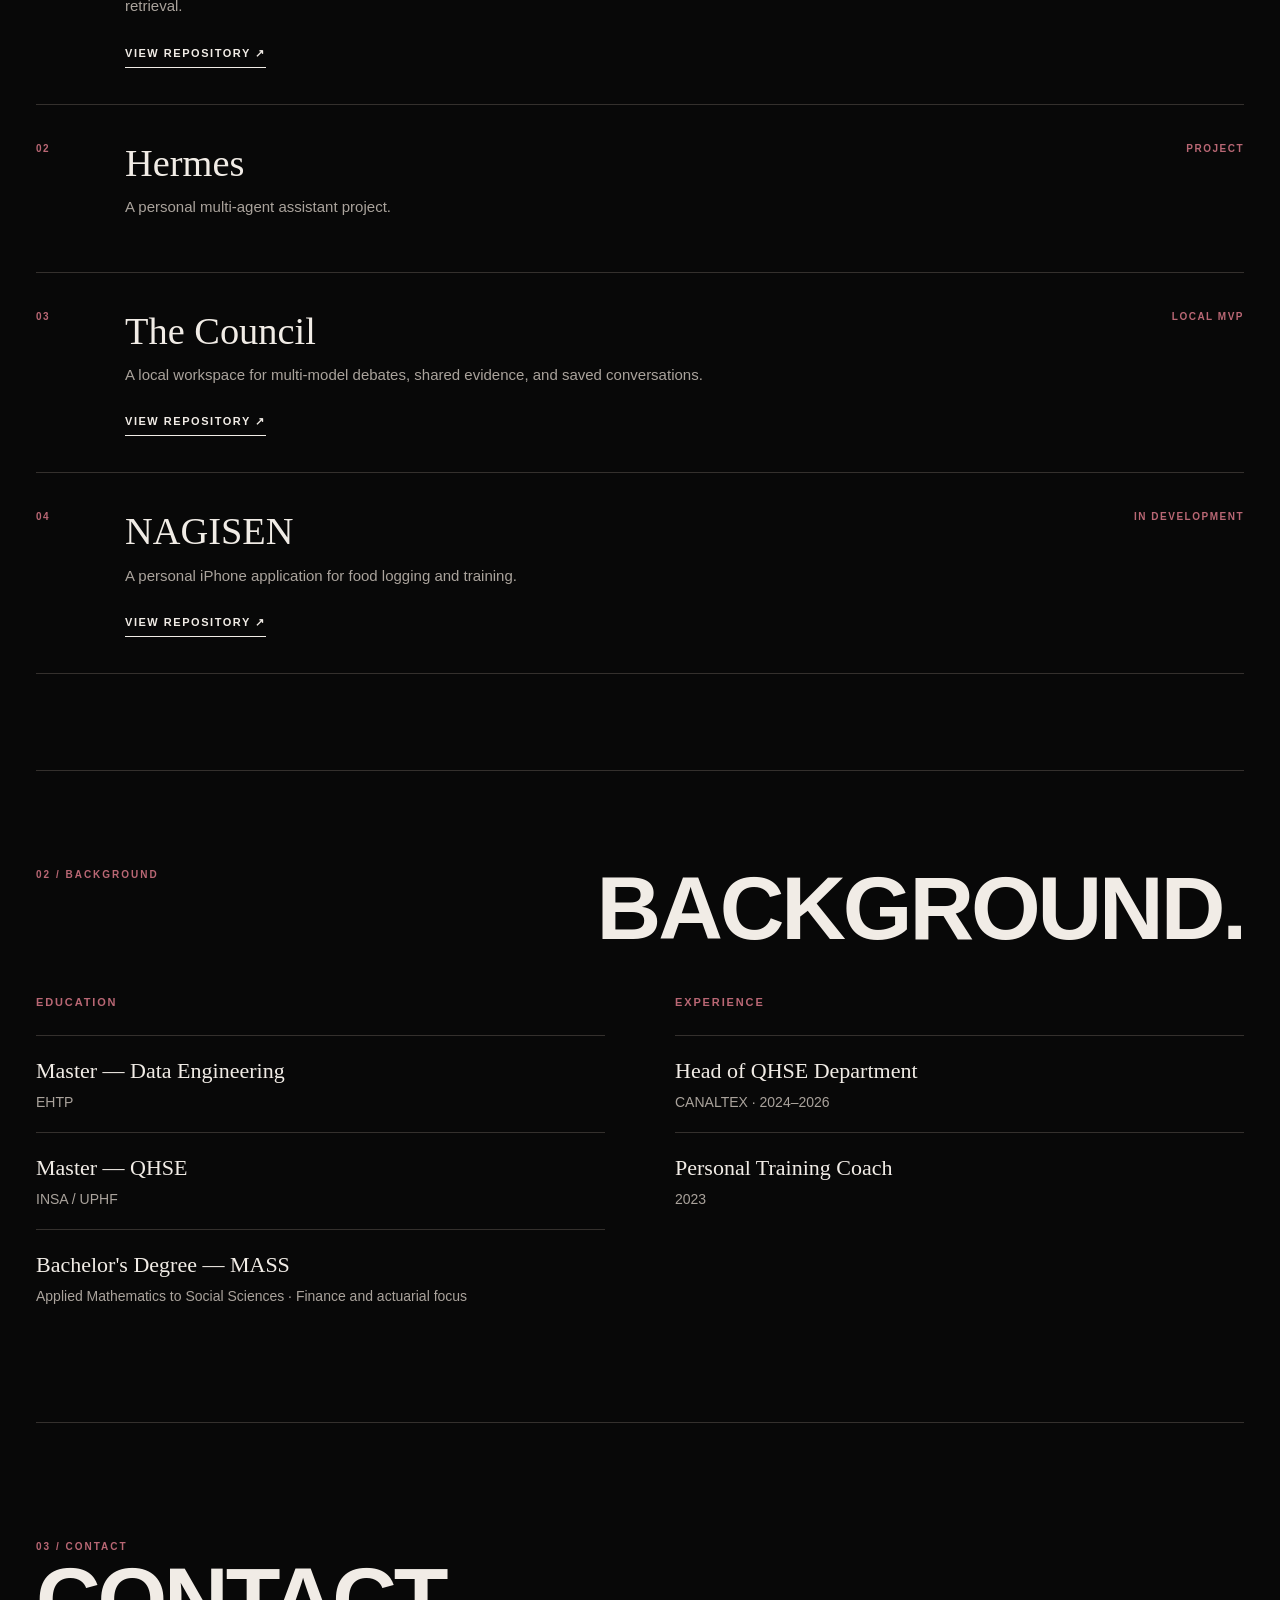
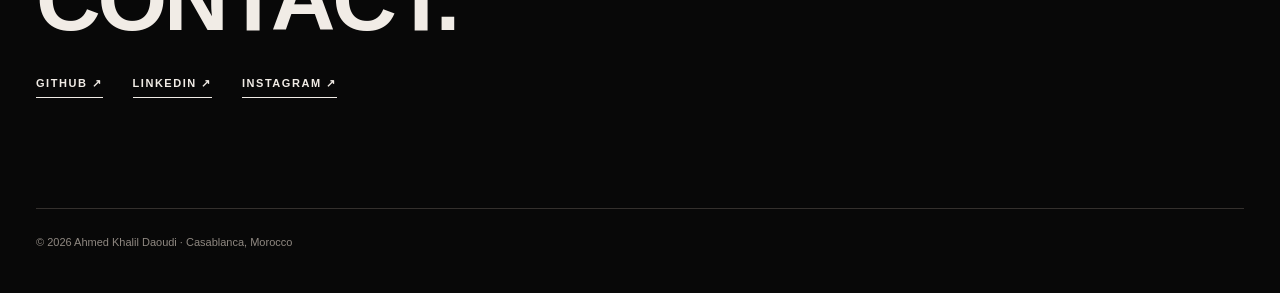
==== commit 0f27da8d: "Move audio to Personal and add a speaker toggle" ====
--- a/index.html
+++ b/index.html
@@ -28,8 +28,6 @@
     <section id="contact" class="contact" aria-labelledby="contact-title"><span class="eyebrow">03 / Contact</span><h2 id="contact-title">Contact.</h2><div class="contact-links"><a class="text-link" href="https://github.com/AhmedkhalilDAOUDI">GitHub ↗</a><a class="text-link" href="https://www.linkedin.com/in/ahmed-khalil-daoudi-94900922b">LinkedIn ↗</a><a class="text-link" href="https://www.instagram.com/ewa_khalil/">Instagram ↗</a></div></section>
   </main>
   <footer class="shell"><span>© 2026 Ahmed Khalil Daoudi · Casablanca, Morocco</span></footer>
-  <audio id="homepage-audio" src="assets/homepage-audio.m4a" preload="none"></audio>
-  <button class="sound-toggle" type="button" hidden>Play sound</button>
   <script>
     const personalAnchors = ['#personal', '#music', '#sports'];
     function openPersonalAnchor() {
@@ -39,30 +37,5 @@
     }
     openPersonalAnchor();
     window.addEventListener('hashchange', openPersonalAnchor);
-
-    const audio = document.querySelector('#homepage-audio');
-    const soundToggle = document.querySelector('.sound-toggle');
-
-    function playSound() {
-      audio.play().catch(error => {
-        if (error.name !== 'NotAllowedError' && error.name !== 'AbortError') {
-          soundToggle.textContent = 'Sound unavailable';
-          soundToggle.disabled = true;
-        }
-      });
-    }
-
-    audio.addEventListener('play', () => { soundToggle.textContent = 'Pause sound'; });
-    audio.addEventListener('pause', () => { soundToggle.textContent = 'Play sound'; });
-    audio.addEventListener('ended', () => { soundToggle.textContent = 'Play sound'; });
-    soundToggle.addEventListener('click', () => {
-      if (audio.paused) playSound();
-      else audio.pause();
-    });
-
-    if (!personalAnchors.includes(location.hash)) {
-      soundToggle.hidden = false;
-      playSound();
-    }
   </script>
 </body></html>
--- a/site.css
+++ b/site.css
@@ -13,9 +13,13 @@
     nav a:hover, .text-link:hover { color:var(--accent); }
     .sound-toggle {
       position:fixed; z-index:6; right:clamp(12px,3vw,36px); bottom:max(12px,env(safe-area-inset-bottom));
-      min-height:44px; padding:0 14px; border:1px solid var(--line); border-radius:99px;
-      background:var(--bg); color:var(--ink); font:inherit; font-size:12px; cursor:pointer;
+      width:44px; height:44px; padding:0; border:1px solid var(--line); border-radius:50%;
+      background:var(--bg); color:var(--ink); cursor:pointer;
     }
+    .sound-toggle:not([hidden]) { display:grid; place-items:center; }
+    .sound-toggle:not([data-playing]) .sound-on,
+    .sound-toggle[data-playing] .sound-off { display:none; }
+    .sound-toggle:disabled { opacity:.5; cursor:default; }
     .sound-toggle:focus-visible { outline:2px solid var(--accent); outline-offset:3px; }
     section { scroll-margin-top:25px; }
     .hero { min-height:720px; position:relative; overflow:hidden; border-bottom:1px solid var(--line); }
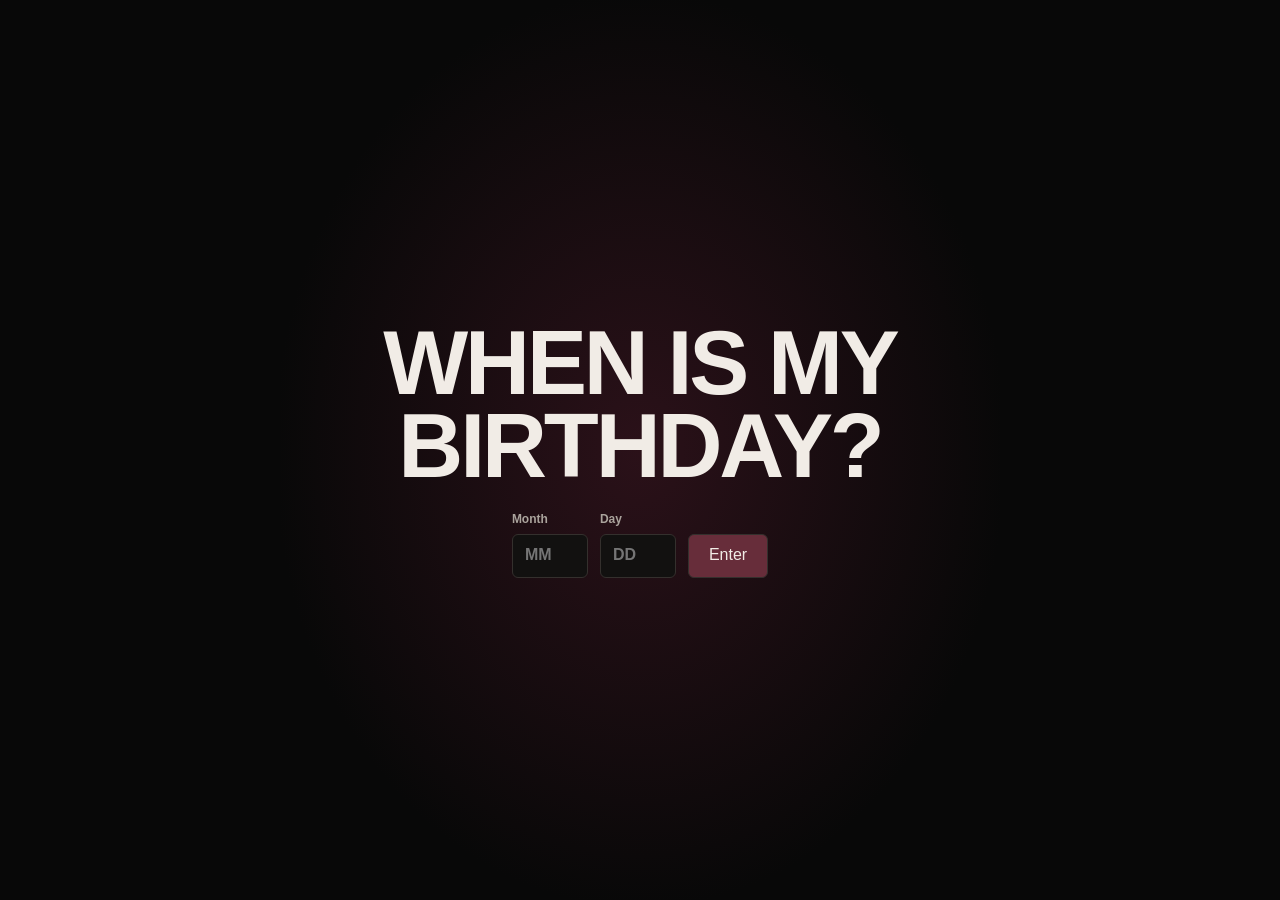
==== commit 681bc695: "Add a birthday quiz at the site entrance" ====
--- a/index.html
+++ b/index.html
@@ -1,4 +1,4 @@
-<!doctype html><html lang="en"><head><meta charset="utf-8"><meta name="viewport" content="width=device-width, initial-scale=1"><link rel="icon" href="data:,"><meta name="theme-color" content="#080808"><meta name="description" content="Ahmed Khalil Daoudi is based in Casablanca and works on AI engineering, retrieval systems, and software projects. Explore his work and personal interests."><link rel="canonical" href="https://daoudiahmedkhalil.com/"><meta property="og:type" content="website"><meta property="og:url" content="https://daoudiahmedkhalil.com/"><meta property="og:title" content="Ahmed Khalil Daoudi"><meta property="og:description" content="Work, background, and personal interests of Ahmed Khalil Daoudi in Casablanca, Morocco."><meta property="og:image" content="https://daoudiahmedkhalil.com/assets/khalil-cutout-v3.webp"><meta name="twitter:card" content="summary_large_image"><title>Ahmed Khalil Daoudi</title><link rel="stylesheet" href="site.css"></head><body>
+<!doctype html><html lang="en" class="birthday-locked"><head><meta charset="utf-8"><meta name="viewport" content="width=device-width, initial-scale=1"><link rel="icon" href="data:,"><meta name="theme-color" content="#080808"><meta name="description" content="Ahmed Khalil Daoudi is based in Casablanca and works on AI engineering, retrieval systems, and software projects. Explore his work and personal interests."><link rel="canonical" href="https://daoudiahmedkhalil.com/"><meta property="og:type" content="website"><meta property="og:url" content="https://daoudiahmedkhalil.com/"><meta property="og:title" content="Ahmed Khalil Daoudi"><meta property="og:description" content="Work, background, and personal interests of Ahmed Khalil Daoudi in Casablanca, Morocco."><meta property="og:image" content="https://daoudiahmedkhalil.com/assets/khalil-cutout-v3.webp"><meta name="twitter:card" content="summary_large_image"><title>Ahmed Khalil Daoudi</title><link rel="stylesheet" href="site.css"><script src="birthday.js"></script></head><body>
   <header class="masthead shell"><a class="brand" href="#top" aria-label="Ahmed Khalil Daoudi, home"><span class="brand-mark">AK</span></a><nav aria-label="Main navigation"><a href="#work">Work</a><a href="#background">Background</a><a href="personal.html">Personal</a><a href="#contact">Contact</a></nav></header>
   <main id="top" class="shell">
     <section class="hero" aria-labelledby="hero-title">
--- a/site.css
+++ b/site.css
@@ -196,3 +196,28 @@
     @media(max-width:600px) {
       .music-genres.role-stack { display:block; font-size:clamp(10px,3.2vw,15px); }
     }
+
+.birthday-locked body { display:none; }
+.birthday-page {
+  min-height:100svh; max-width:720px; display:grid; align-content:center;
+  padding-block:48px; text-align:center;
+  background:radial-gradient(ellipse at 50% 50%,#2b1119,transparent 72%);
+}
+.birthday-question h1 {
+  margin:0 0 22px; font:900 clamp(42px,10vw,90px)/.92 Impact,"Arial Narrow",sans-serif;
+  letter-spacing:-.035em; text-transform:uppercase;
+}
+#birthday-form {
+  display:flex; align-items:end; justify-content:center; gap:12px;
+}
+#birthday-form label {
+  display:grid; gap:5px; text-align:left; color:var(--muted);
+  font-size:12px; font-weight:700;
+}
+#birthday-form :is(input,button) {
+  min-height:44px; border:1px solid var(--line); border-radius:6px; padding:8px 12px;
+  background:var(--panel); color:var(--ink); font:inherit; font-size:16px;
+}
+#birthday-form input { width:76px; }
+#birthday-form button { background:#672d3a; padding-inline:20px; cursor:pointer; }
+#birthday-form :is(input,button):focus-visible { outline:2px solid var(--accent); outline-offset:3px; }
